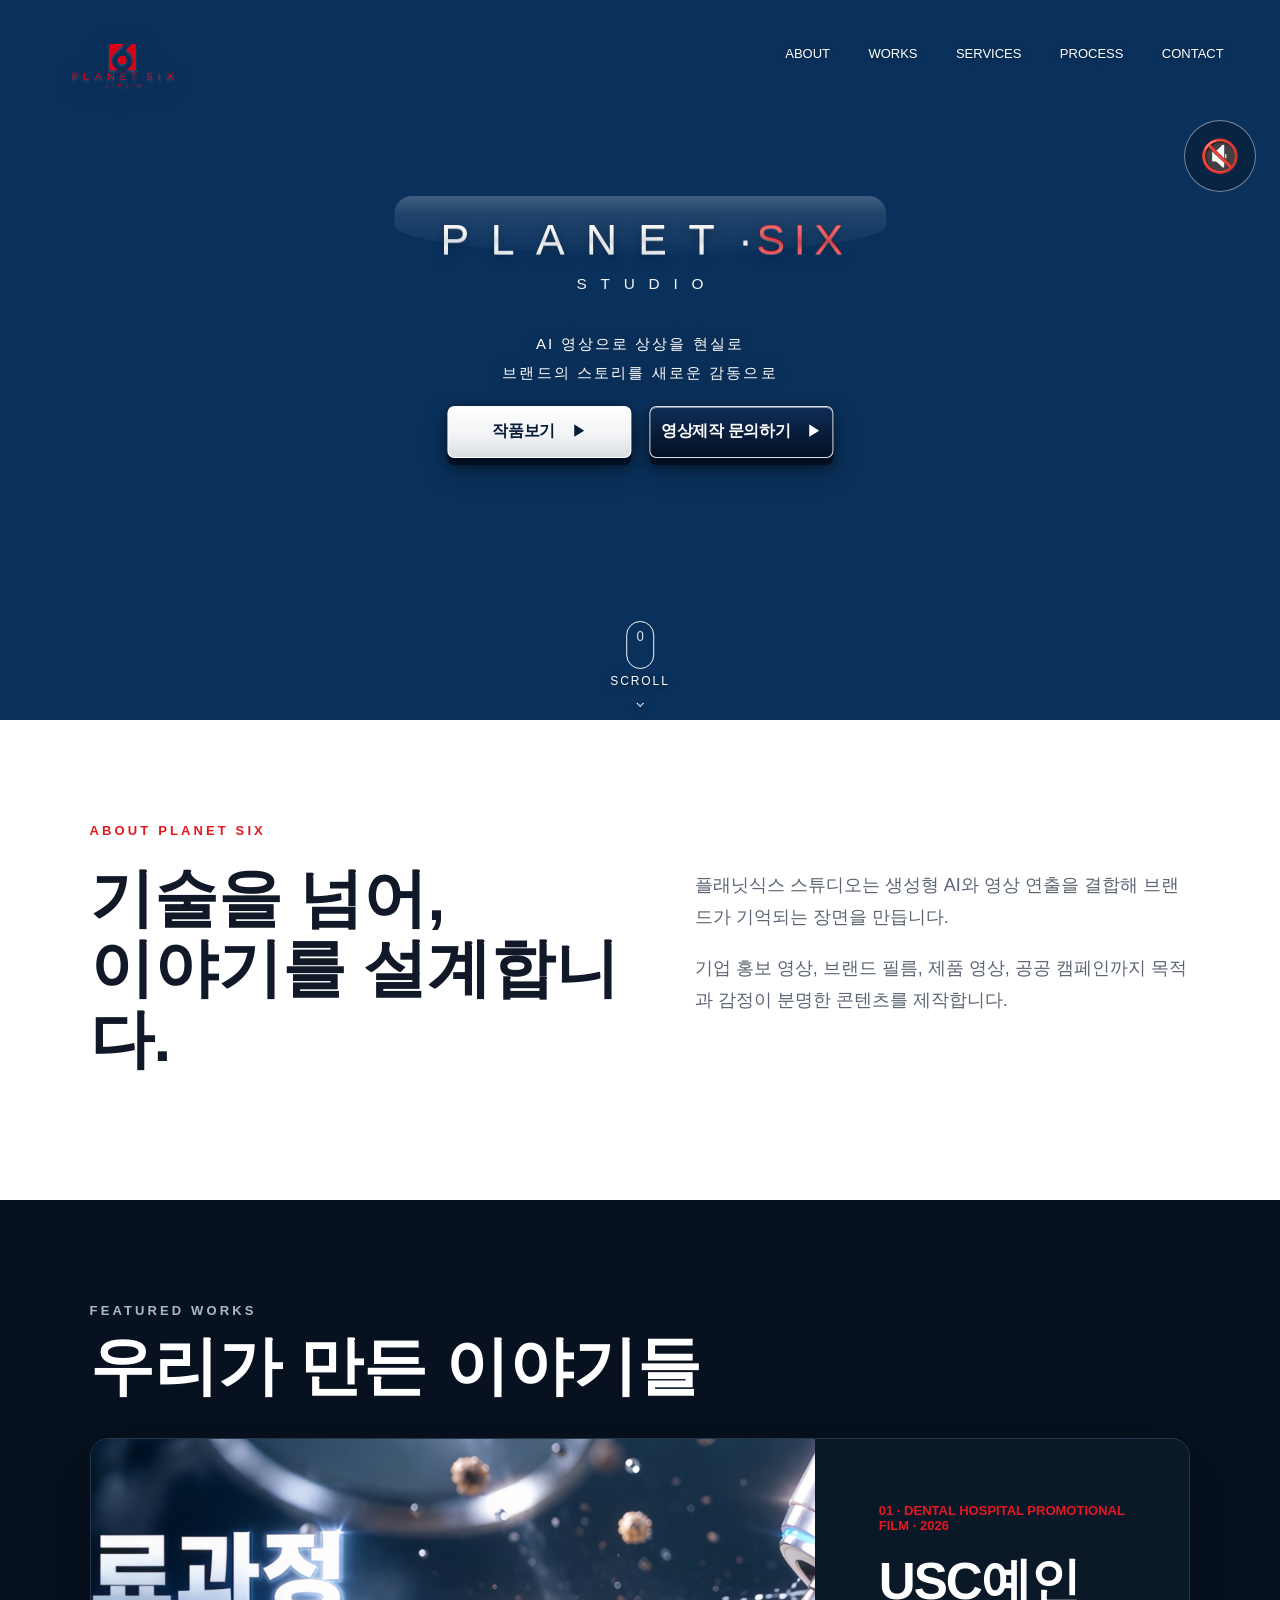
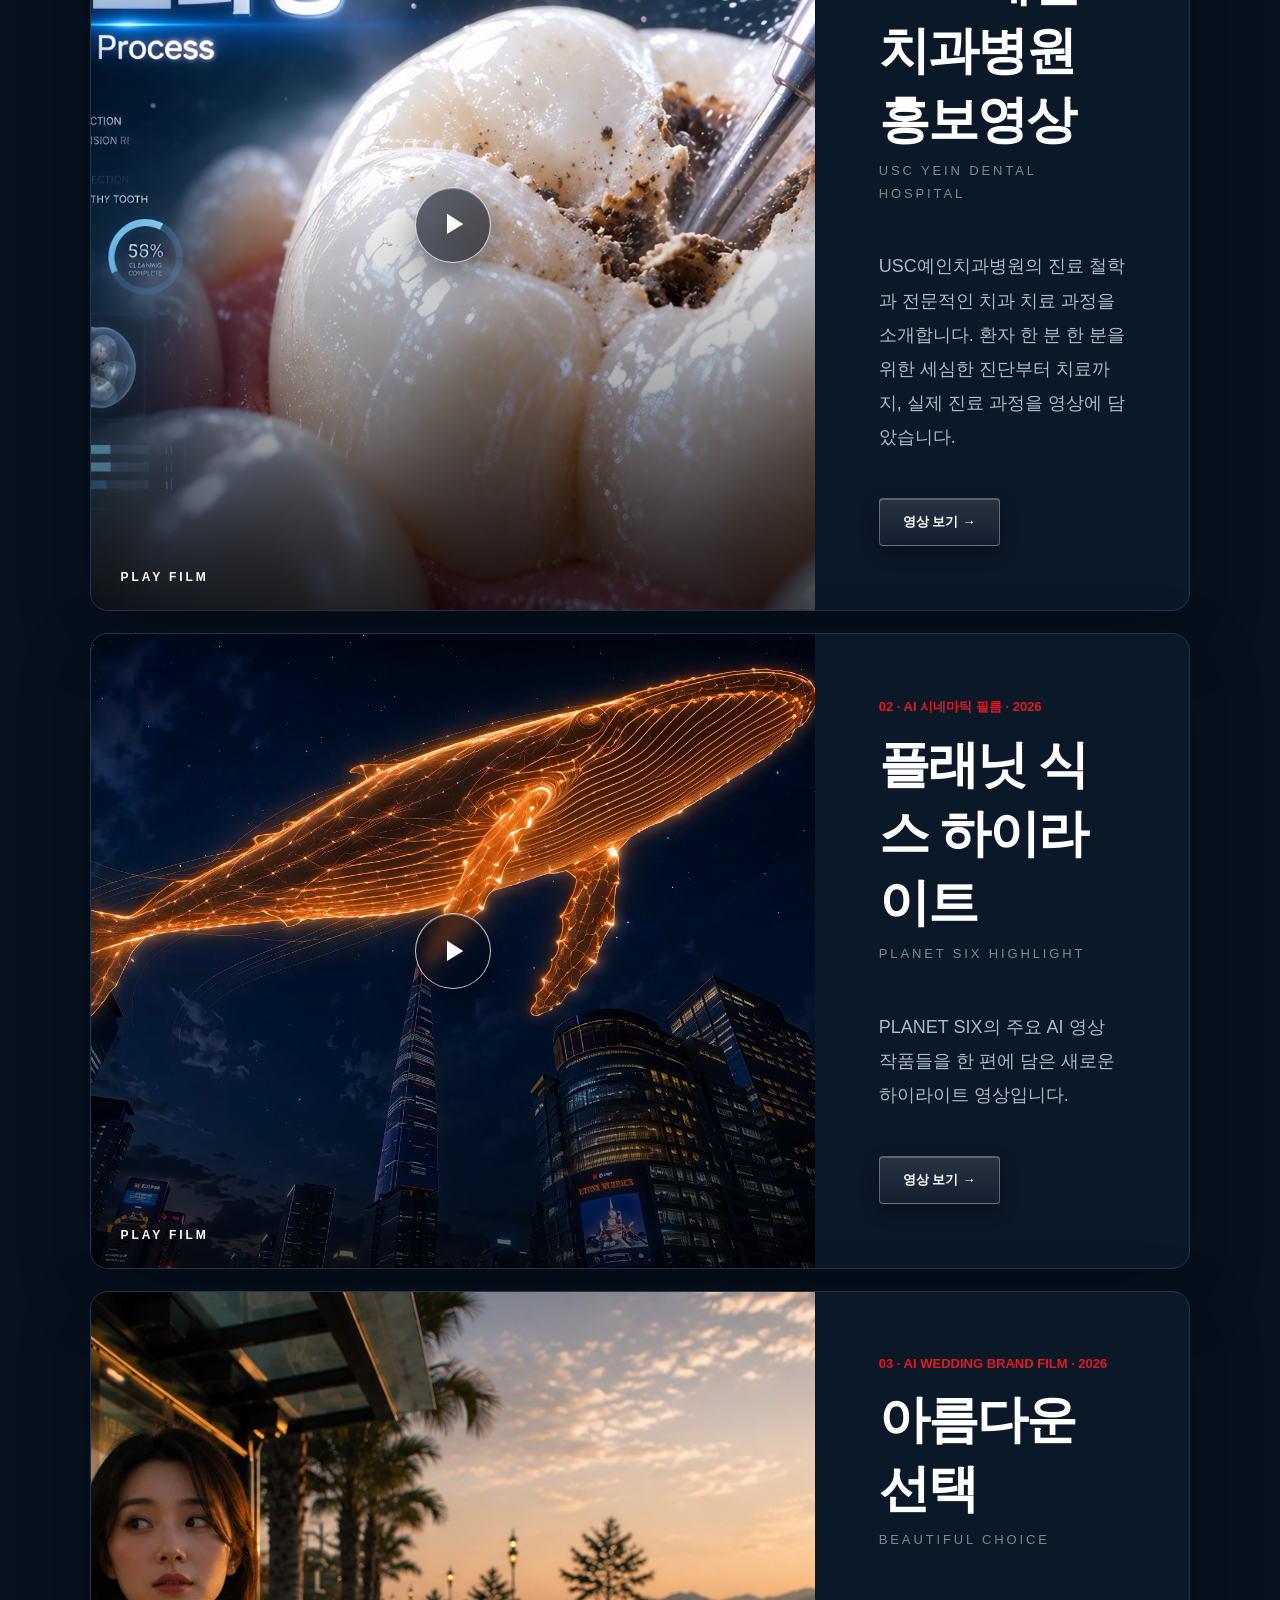
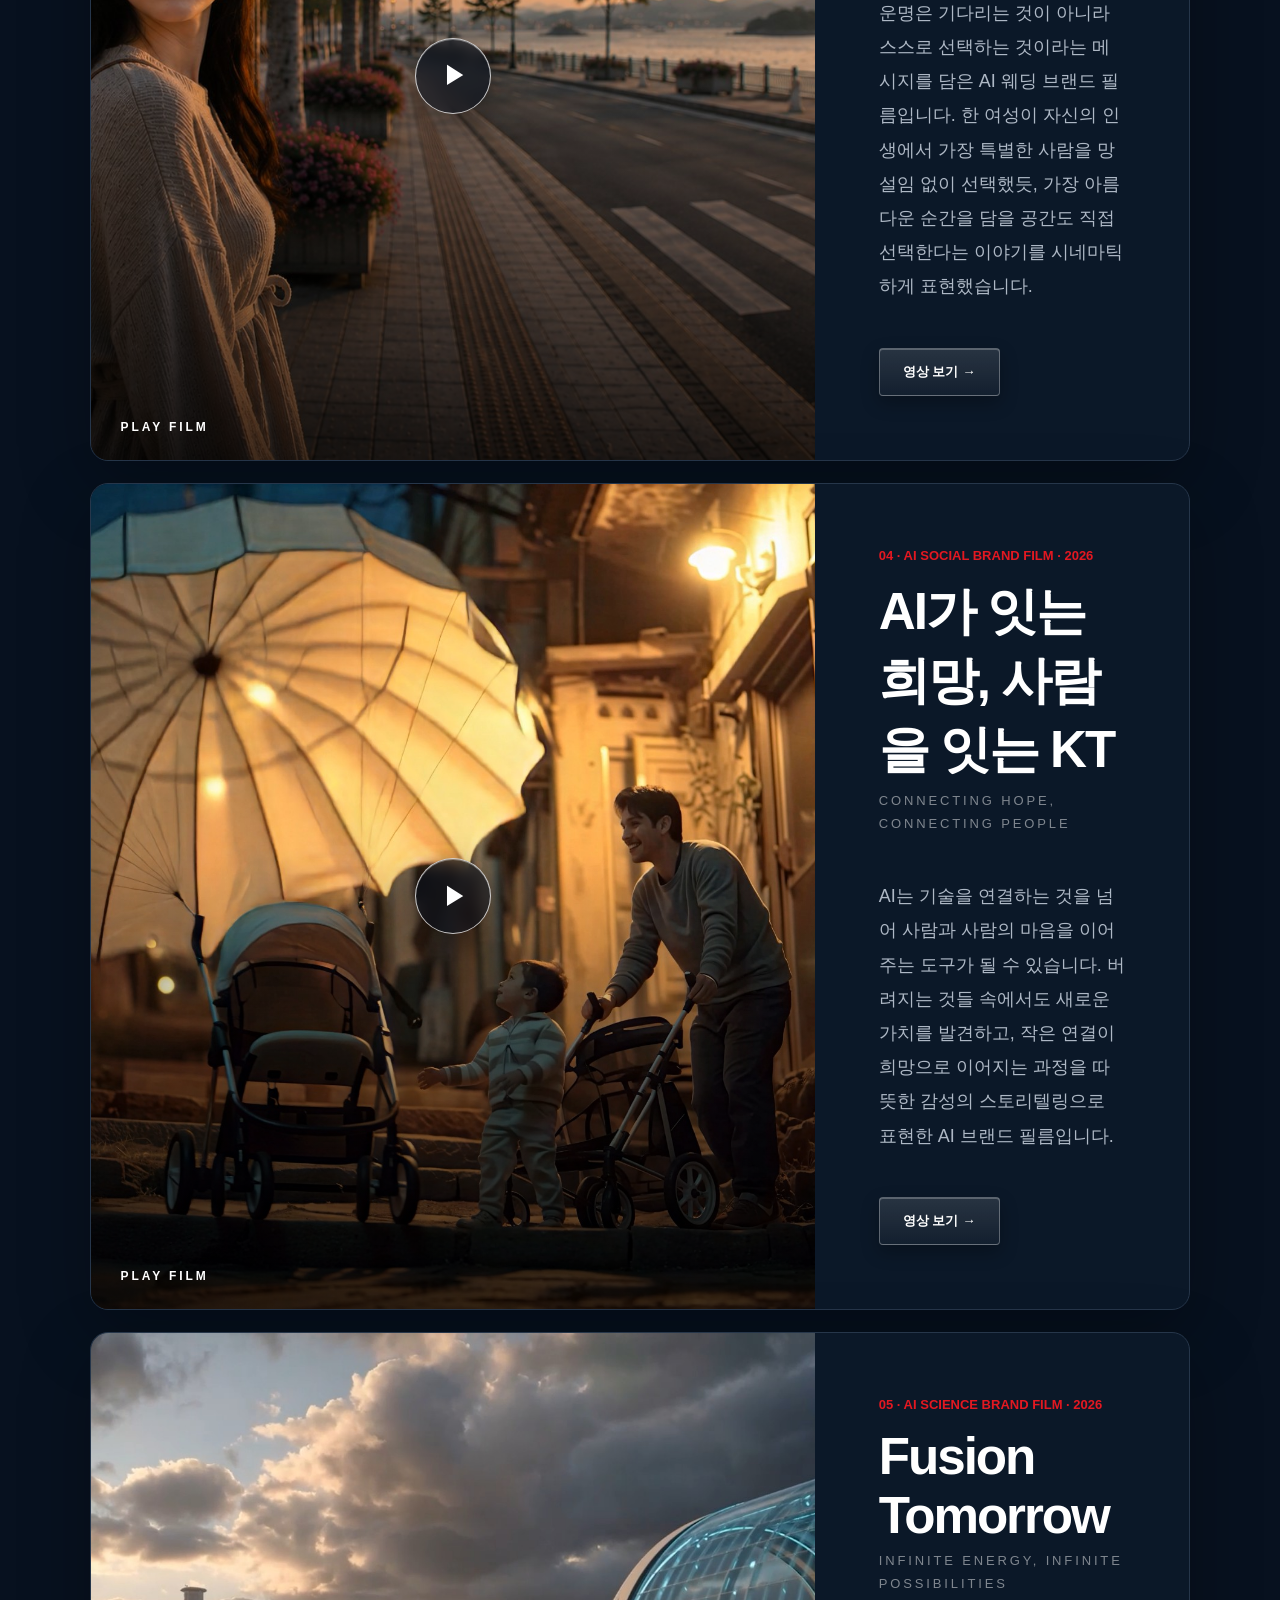
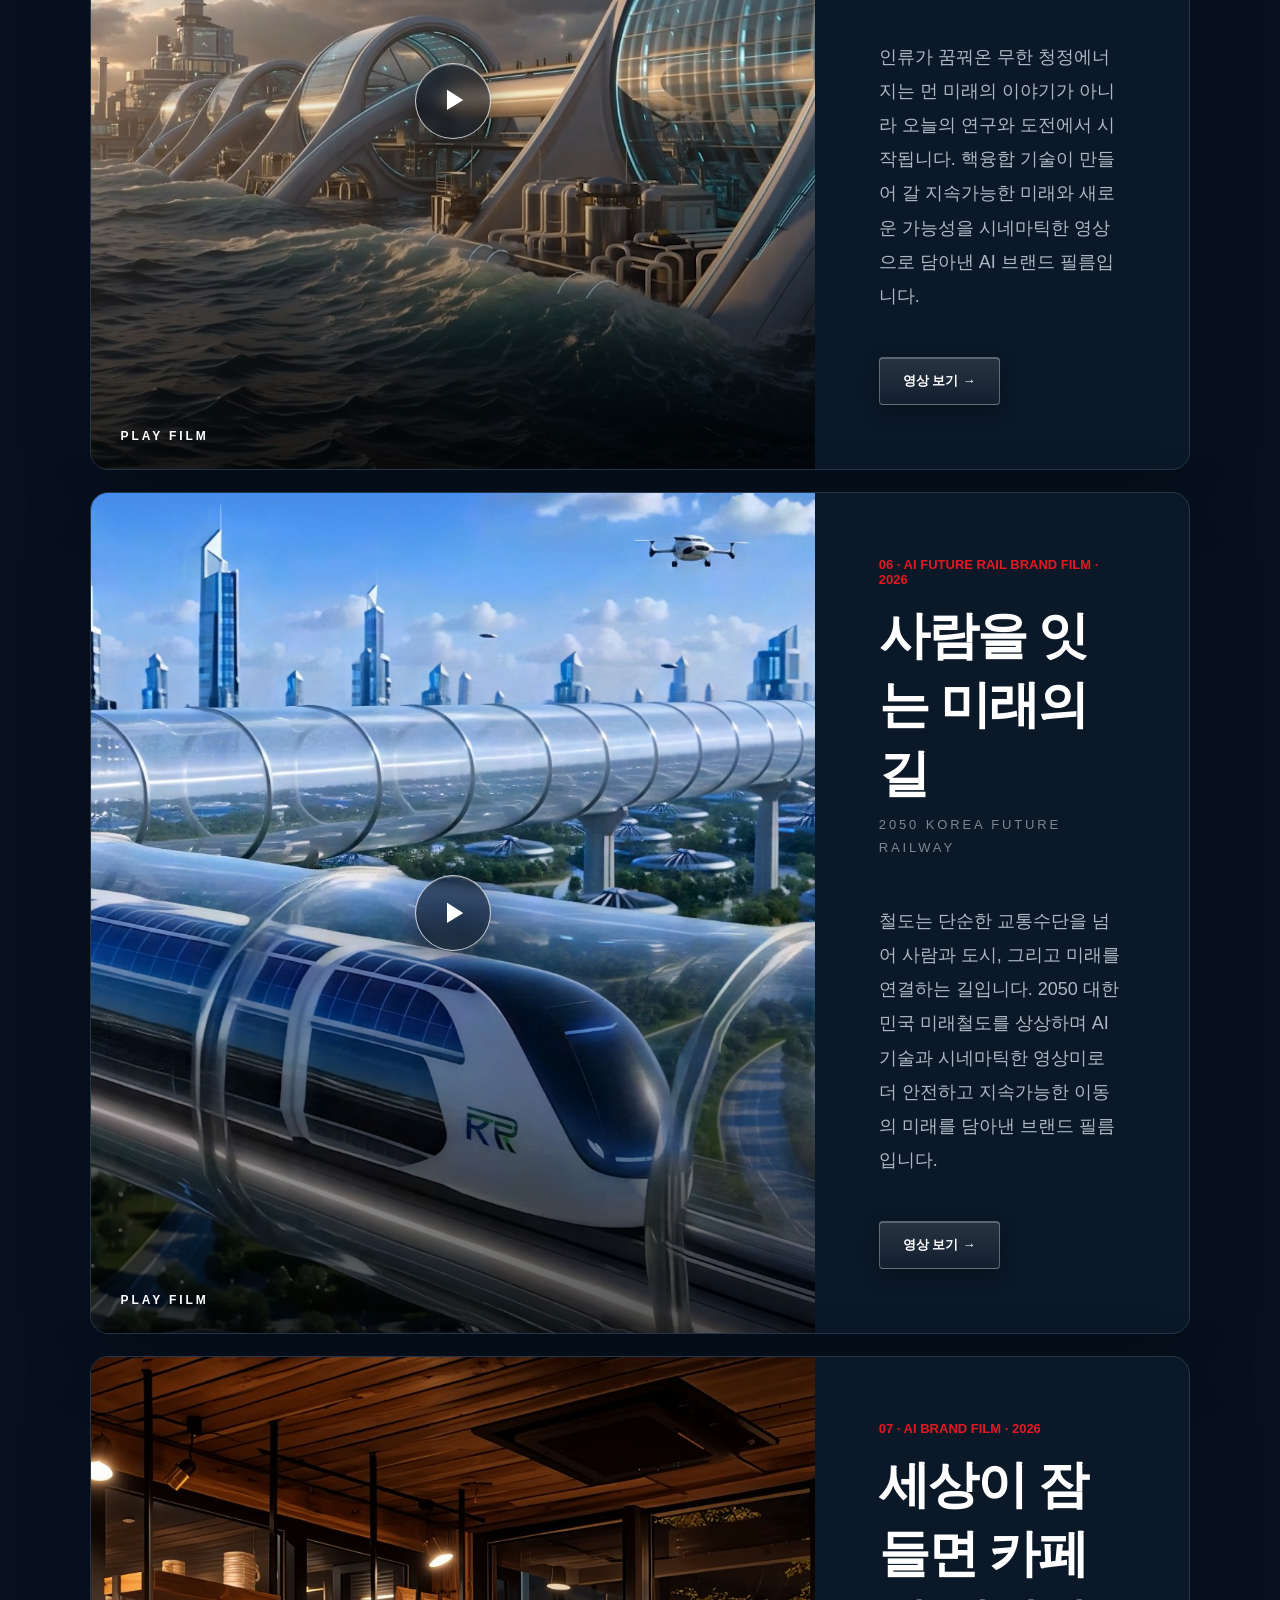
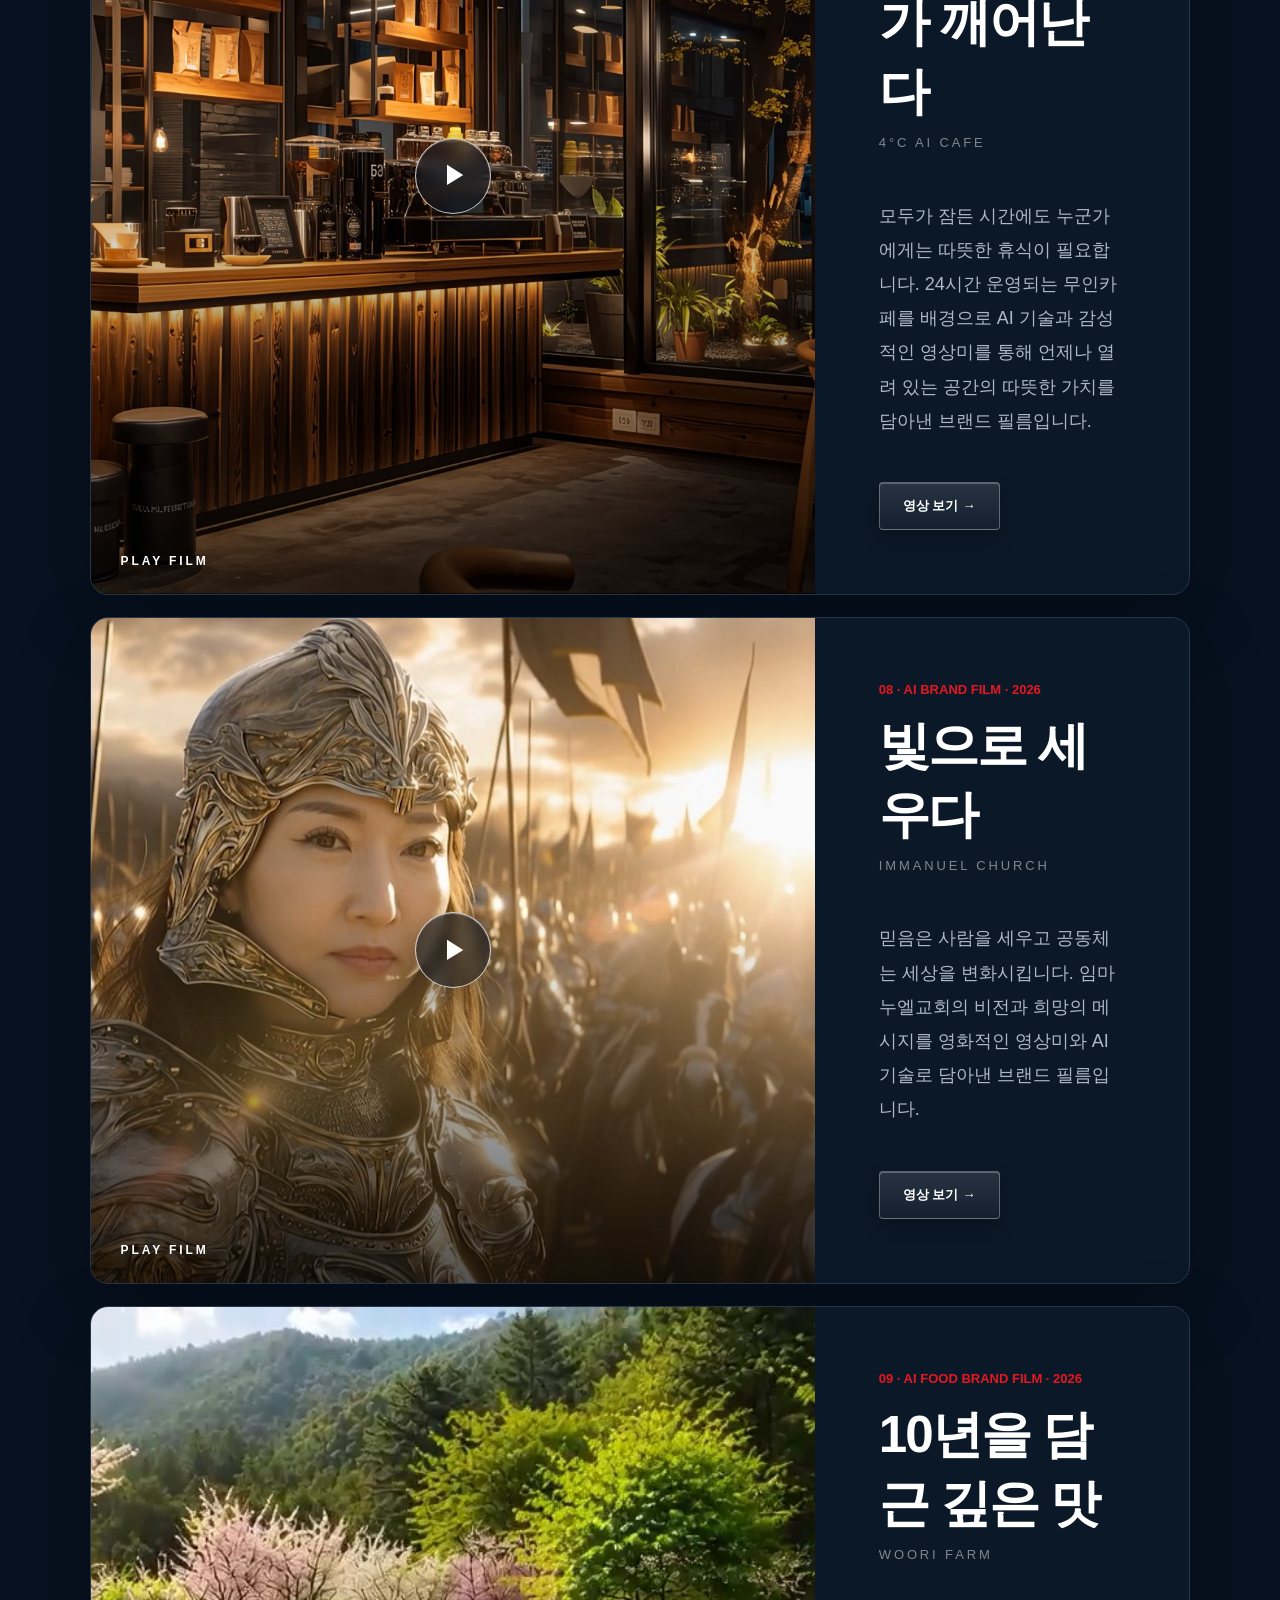
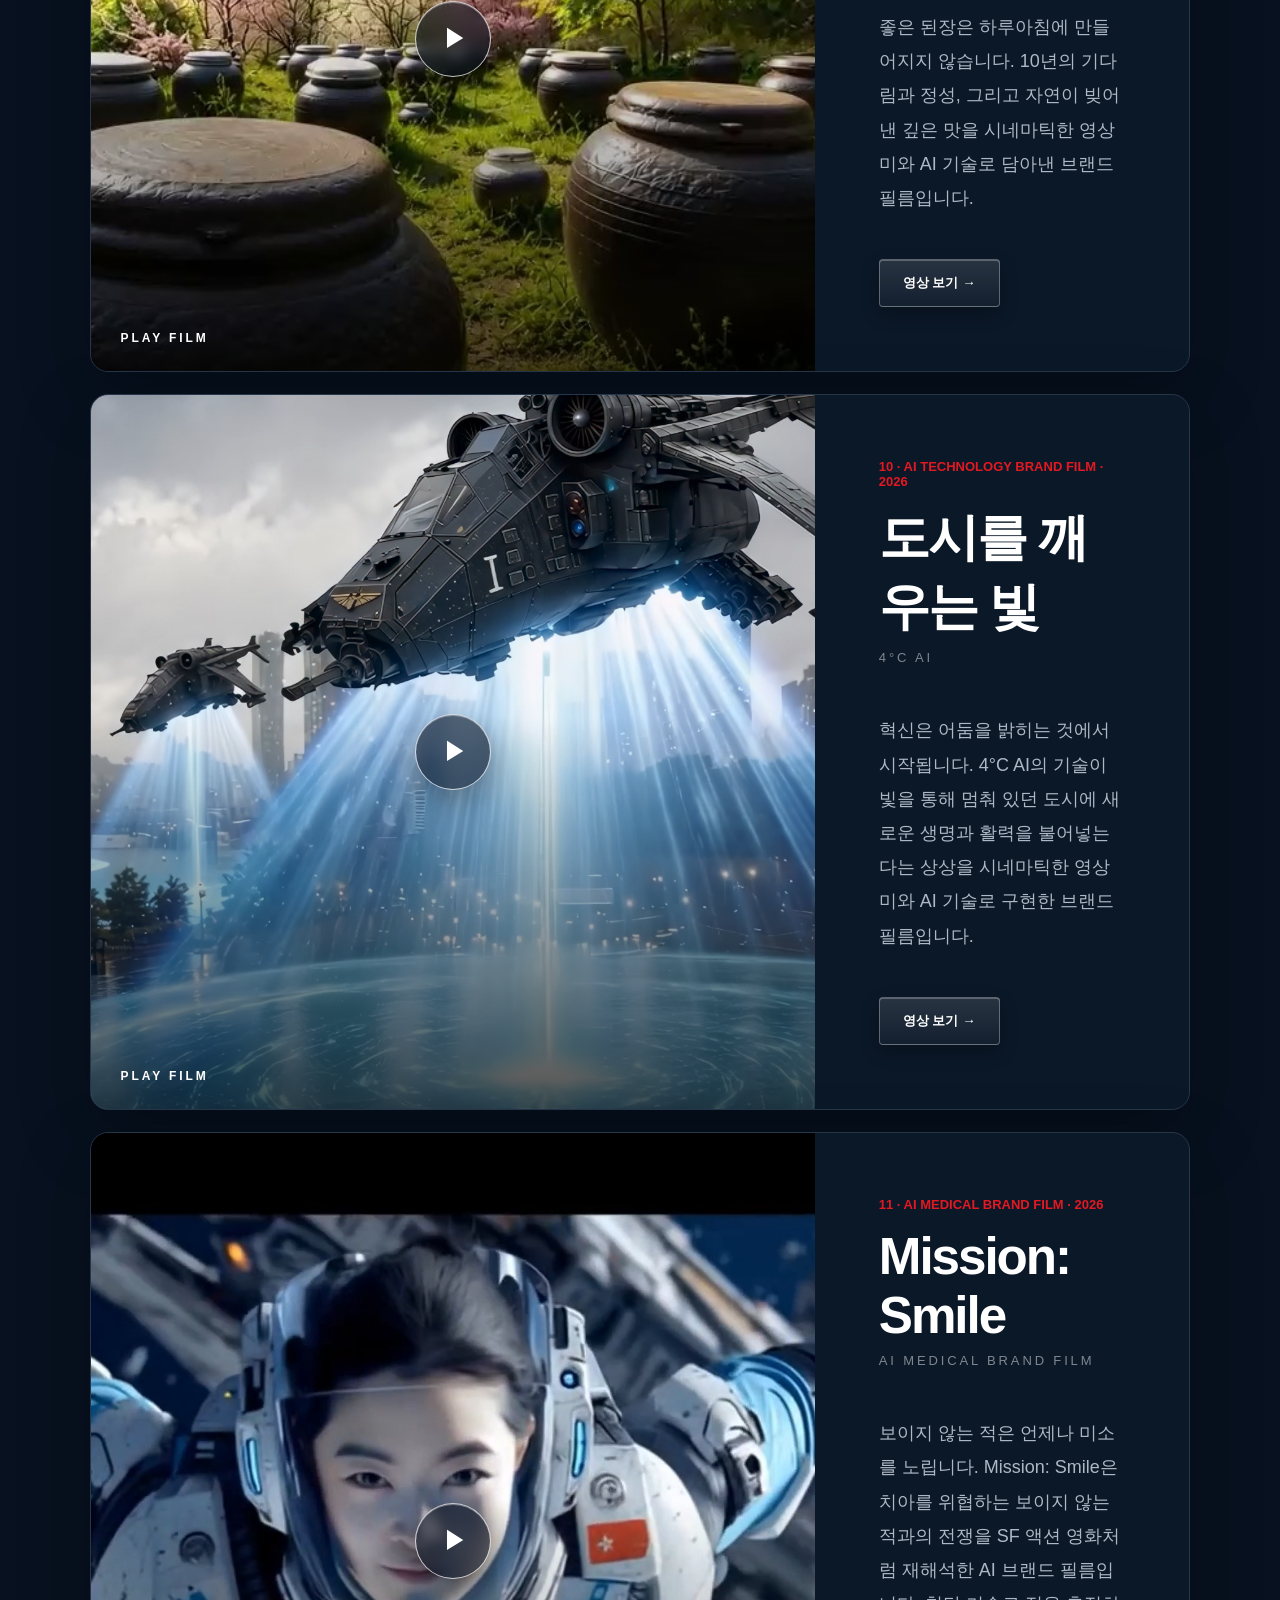
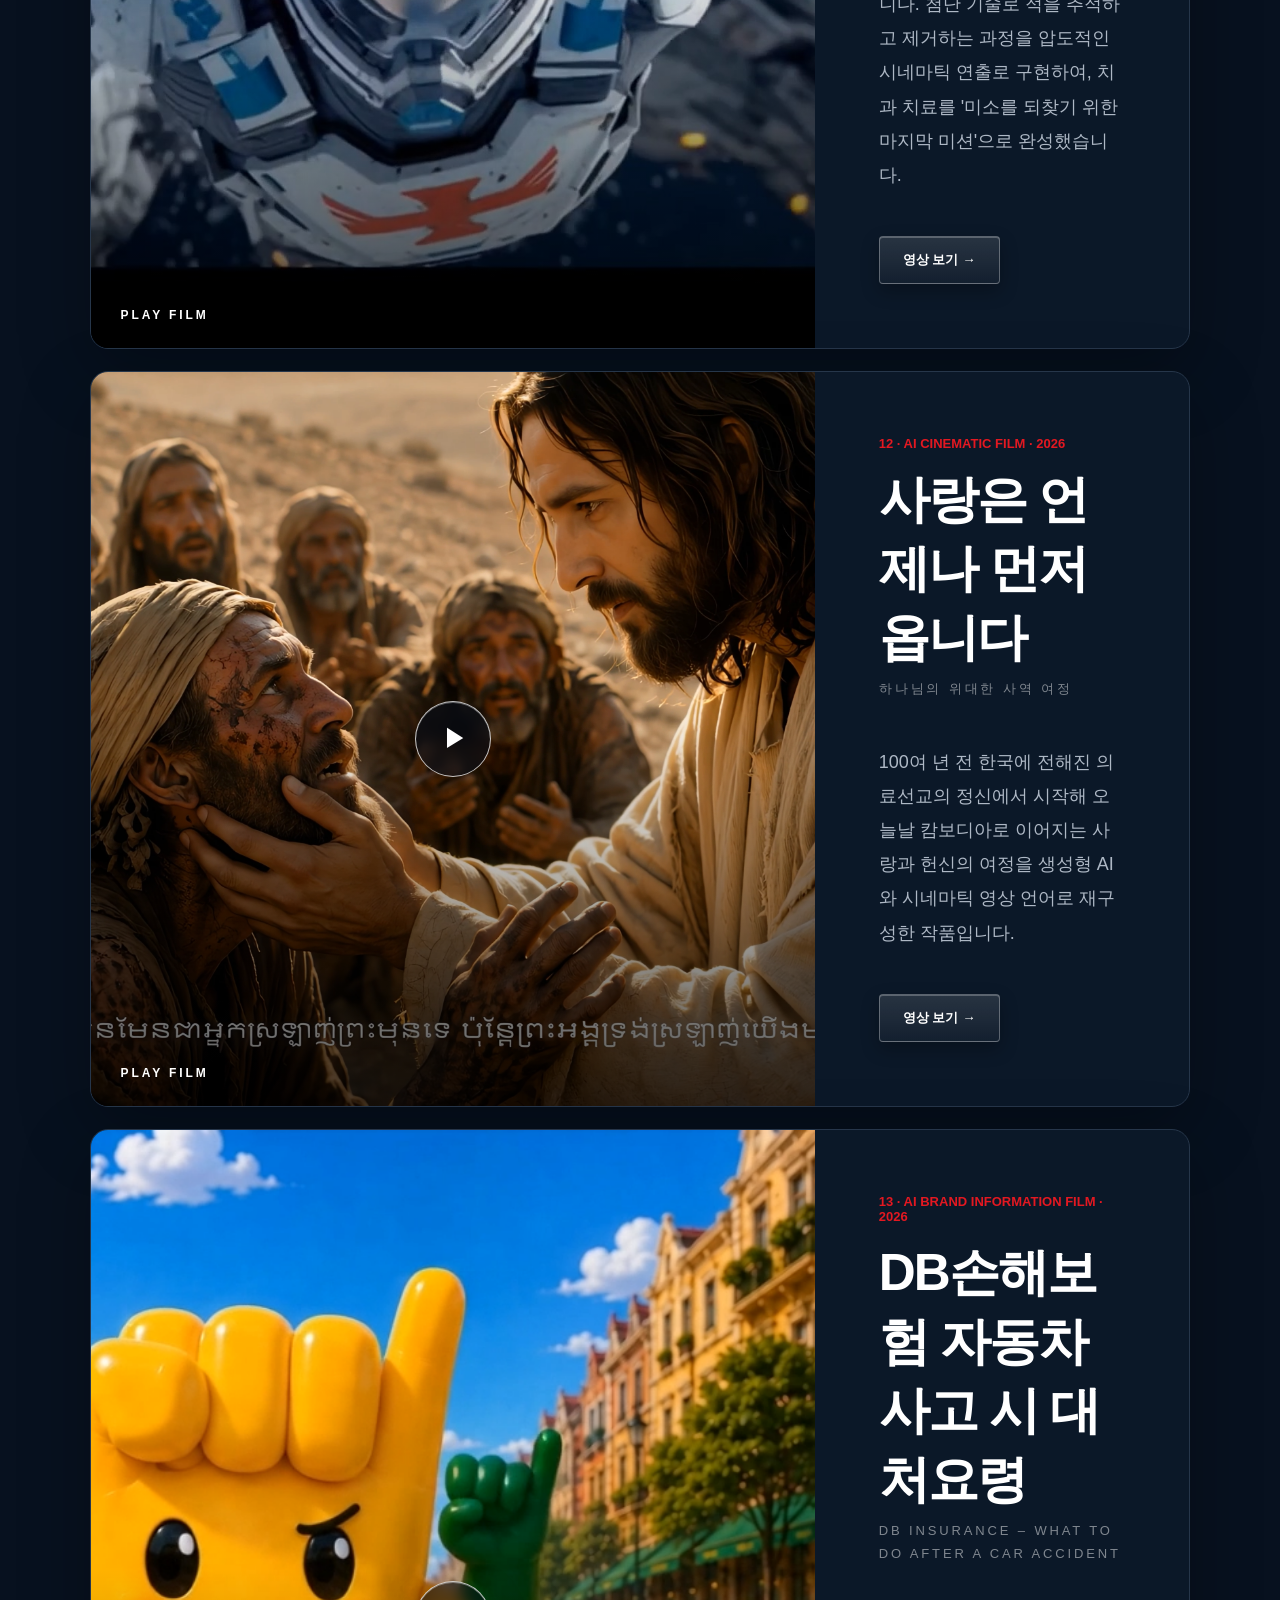
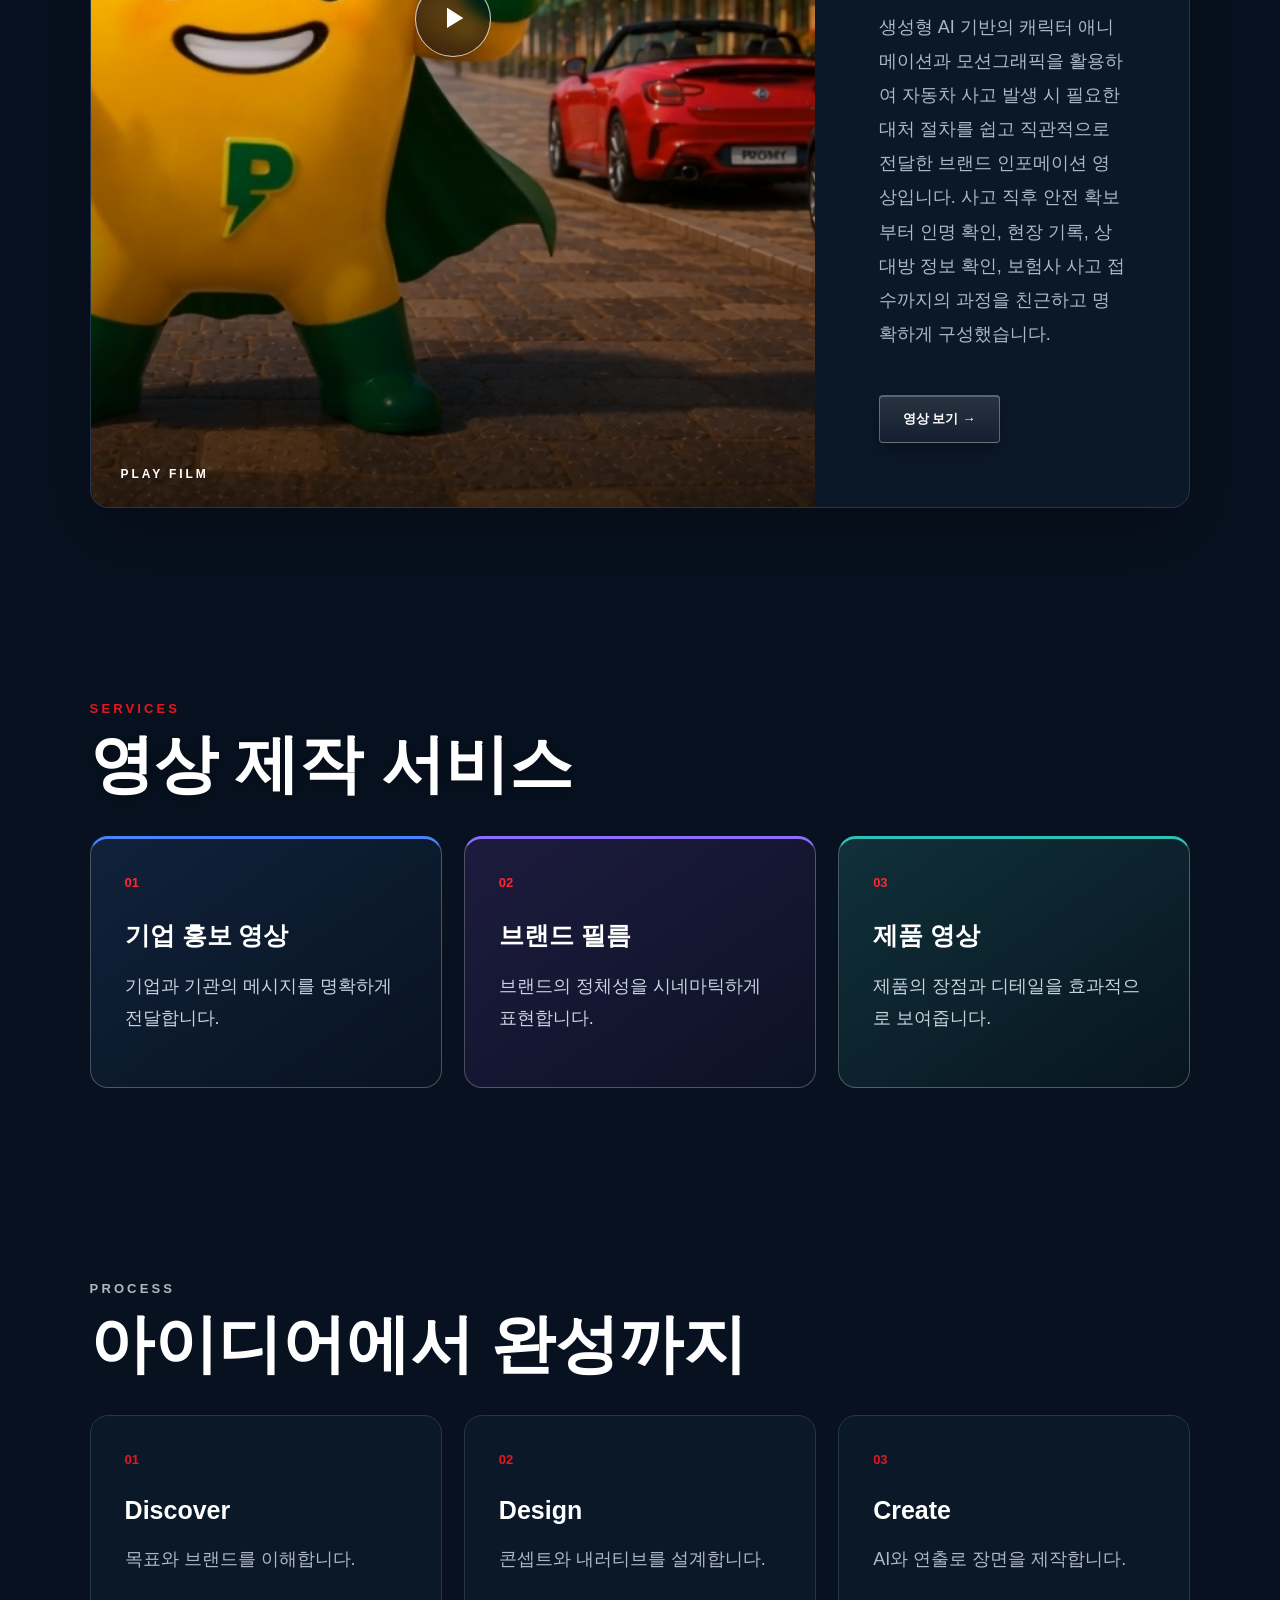
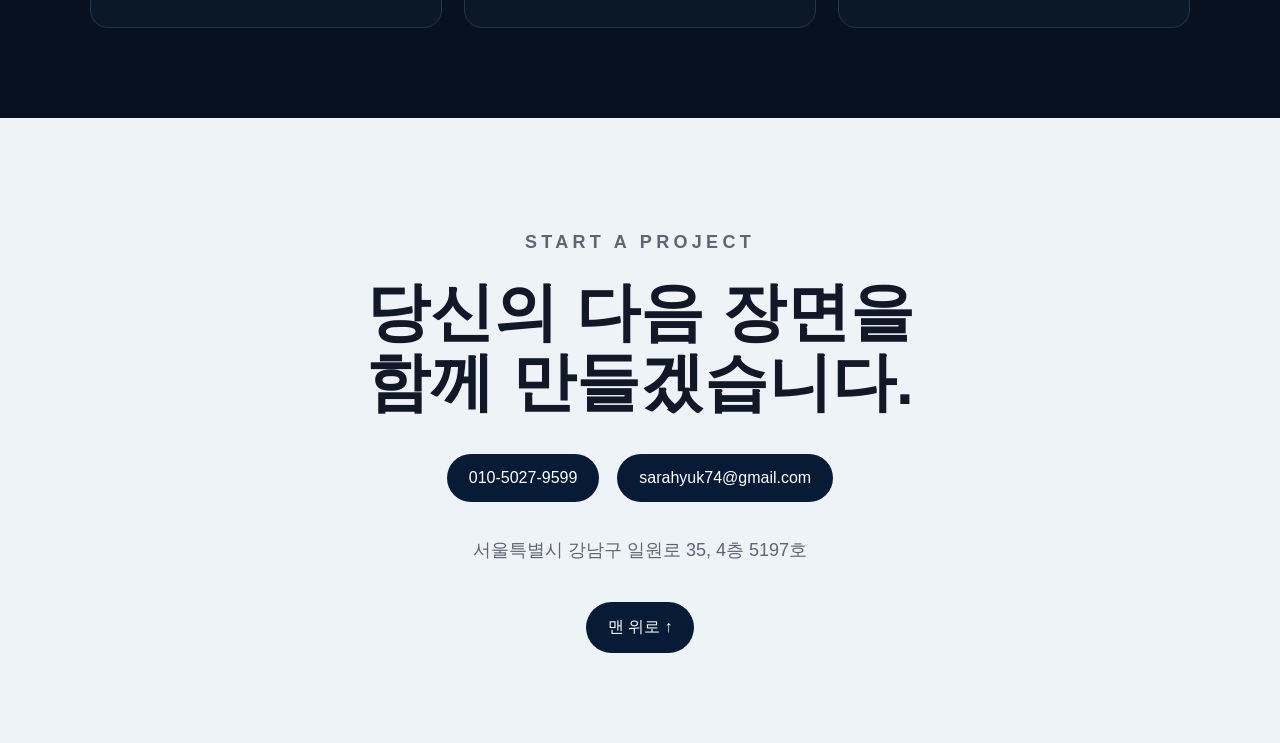
==== index.html @ 52058f2f "Update index.html" ====
<!doctype html>
<html lang="ko">
<head>
  <meta charset="utf-8">
  <meta name="viewport" content="width=device-width,initial-scale=1">
  <title>PLANET SIX STUDIO</title>
<meta property="og:title" content="PLANET SIX STUDIO">
<meta property="og:description" content="AI 영상으로 상상을 현실로">
<meta property="og:image" content="https://planetsix.co.kr/assets/og-image.png">
<meta property="og:url" content="https://planetsix.co.kr/">
<meta property="og:type" content="website">

<link rel="stylesheet" href="styles.css?v=20260926-4">

  <style>
    /* 모바일 메뉴 최종 강제 적용: 외부 CSS 충돌과 무관하게 작동 */
    @media (max-width:760px){
      #heroNav.hero-nav{
        display:none !important;
        position:absolute !important;
        z-index:9998 !important;
        top:72px !important;
        right:18px !important;
        left:auto !important;
        width:min(230px,calc(100% - 36px)) !important;
        padding:10px !important;
        gap:0 !important;
        flex-direction:column !important;
        align-items:stretch !important;
        border:1px solid rgba(255,255,255,.28) !important;
        border-radius:12px !important;
        background:rgba(4,15,30,.96) !important;
        box-shadow:0 18px 38px rgba(0,0,0,.35) !important;
      }
      #heroNav.hero-nav.is-open{
        display:flex !important;
      }
      #heroNav.hero-nav a{
        display:block !important;
        padding:13px 15px !important;
        font-size:14px !important;
        text-align:left !important;
      }
      .menu-toggle{
        display:block !important;
        z-index:9999 !important;
      }
    }
    @media (min-width:761px){
      .menu-toggle{display:none !important;}
      #heroNav.hero-nav{display:flex !important;}
    }
    @media (max-width: 768px) {
  #soundToggle {
    position: absolute !important;
    right: 16px !important;
    top: auto !important;
    bottom: 20px !important;
    width: 44px !important;
    height: 44px !important;
    min-width: 44px !important;
    min-height: 44px !important;
    font-size: 19px !important;
    border-radius: 50% !important;
  }
}
    @media (min-width: 769px) {
  #soundToggle {
    position: fixed !important;
    right: 24px !important;
    left: auto !important;
    top: 120px !important;
    bottom: auto !important;
    width: 72px !important;
    height: 72px !important;
    min-width: 72px !important;
    min-height: 72px !important;
    padding: 0 !important;
    border: 1px solid rgba(255,255,255,.45) !important;
    border-radius: 50% !important;
    background: rgba(10,18,28,.38) !important;
    color: #fff !important;
    font-size: 32px !important;
    display: flex !important;
    align-items: center !important;
    justify-content: center !important;
    z-index: 999999 !important;
    cursor: pointer !important;
    backdrop-filter: blur(12px) !important;
    -webkit-backdrop-filter: blur(12px) !important;
  }
}
    @media (max-width: 430px) {
  .wordmark-main {
    font-size: 23px !important;
    letter-spacing: 0px !important;
    white-space: nowrap !important;
     transform: translateX(8px) !important;
  }
}
  </style>
</head>
<body>
  <main>
    <section class="hero" id="top" aria-label="PLANET SIX STUDIO 메인 화면">
  <video class="hero-bg" id="heroVideo" autoplay muted loop playsinline preload="auto">
  <source src="assets/hero-video-mobile.mp4" type="video/mp4" media="(max-width: 768px)">
  <source src="assets/hero-video.mp4" type="video/mp4">
</video>
    <button class="sound-toggle" id="soundToggle" type="button" aria-label="소리 켜기">🔇</button>

      <a class="brand" href="#top" aria-label="PLANET SIX STUDIO 홈">
        <img src="assets/planet-six-logo.png?v=20260926-1" alt="PLANET SIX STUDIO 로고">
      </a>

      <button class="menu-toggle" type="button" aria-label="메뉴 열기" aria-controls="heroNav" aria-expanded="false">
        <span></span><span></span><span></span>
      </button>

      <nav class="hero-nav" id="heroNav" aria-label="주요 메뉴">
        <a href="#about">ABOUT</a>
        <a href="#works">WORKS</a>
        <a href="#services">SERVICES</a>
        <a href="#process">PROCESS</a>
        <a href="#contact">CONTACT</a>
      </nav>

      <div class="hero-content">
        <div class="hero-panel">
          <div class="wordmark" aria-label="PLANET SIX STUDIO">
            <div class="wordmark-main glossy"><span>PLANET</span><b>·</b><em>SIX</em></div>
            <div class="wordmark-sub">STUDIO</div>
          </div>
        </div>

        <div class="hero-copy-block">
          <p class="hero-copy">AI 영상으로 상상을 현실로</p>
          <p class="hero-copy hero-copy-sub">브랜드의 스토리를 새로운 감동으로</p>
          <div class="hero-actions">
            <a class="button button-light" href="#works">작품보기 <span>▶</span></a> 
           <a class="button button-dark" href="#contact">영상제작 문의하기 <span>▶</span></a>
          </div>
        </div>
      </div>

      <img class="hero-car" src="assets/hero-car-transparent.png?v=20260727-2" alt="미래형 콘셉트 자동차">

      <a class="scroll" href="#about" aria-label="아래로 이동">
        <span class="mouse"></span>
        <span>SCROLL</span>
        <b>⌄</b>
      </a>
    </section>

    <section class="section about-section" id="about">
      <p class="eyebrow">ABOUT PLANET SIX</p>
      <div class="two-col">
        <h2>기술을 넘어,<br>이야기를 설계합니다.</h2>
        <div>
          <p>플래닛식스 스튜디오는 생성형 AI와 영상 연출을 결합해 브랜드가 기억되는 장면을 만듭니다.</p>
          <p>기업 홍보 영상, 브랜드 필름, 제품 영상, 공공 캠페인까지 목적과 감정이 분명한 콘텐츠를 제작합니다.</p>
        </div>
      </div>
    </section>

    <section class="section dark" id="works">
      <p class="eyebrow">FEATURED WORKS</p>
      <h2>우리가 만든 이야기들</h2>
      <div class="works-grid" id="worksGrid"></div>
    </section>

    <section class="section" id="services">
      <p class="eyebrow">SERVICES</p>
      <h2>영상 제작 서비스</h2>
      <div class="cards">
        <article><span>01</span><h3>기업 홍보 영상</h3><p>기업과 기관의 메시지를 명확하게 전달합니다.</p></article>
        <article><span>02</span><h3>브랜드 필름</h3><p>브랜드의 정체성을 시네마틱하게 표현합니다.</p></article>
        <article><span>03</span><h3>제품 영상</h3><p>제품의 장점과 디테일을 효과적으로 보여줍니다.</p></article>
      </div>
    </section>

    <section class="section dark" id="process">
      <p class="eyebrow">PROCESS</p>
      <h2>아이디어에서 완성까지</h2>
      <div class="cards">
        <article><span>01</span><h3>Discover</h3><p>목표와 브랜드를 이해합니다.</p></article>
        <article><span>02</span><h3>Design</h3><p>콘셉트와 내러티브를 설계합니다.</p></article>
        <article><span>03</span><h3>Create</h3><p>AI와 연출로 장면을 제작합니다.</p></article>
      </div>
    </section>

    <section class="section contact" id="contact">
      <p class="eyebrow">START A PROJECT</p>
      <h2>당신의 다음 장면을<br>함께 만들겠습니다.</h2>
      <div class="contact-links">
        <a href="tel:01050279599">010-5027-9599</a>
        <a href="mailto:sarahyuk74@gmail.com">sarahyuk74@gmail.com</a>
      </div>
      <p>서울특별시 강남구 일원로 35, 4층 5197호</p>
      <a class="top-link" href="#top">맨 위로 ↑</a>
    </section>
  </main>
  <script src="works-data.js?v=20260727-9"></script>
  <script src="script.js?v=20260926-2"></script>
  <script>
    const menuToggle = document.querySelector('.menu-toggle');
    const heroNav = document.querySelector('#heroNav');

    function applyMobileMenuState() {
      if (!menuToggle || !heroNav) return;

      if (window.innerWidth <= 760) {
        menuToggle.style.display = 'block';
        heroNav.style.setProperty('display', 'none', 'important');
        heroNav.classList.remove('is-open');
        menuToggle.classList.remove('is-open');
        menuToggle.setAttribute('aria-expanded', 'false');
        menuToggle.setAttribute('aria-label', '메뉴 열기');
      } else {
        menuToggle.style.display = 'none';
        heroNav.style.setProperty('display', 'flex', 'important');
      }
    }

    if (menuToggle && heroNav) {
      applyMobileMenuState();

      menuToggle.addEventListener('click', () => {
        if (window.innerWidth > 760) return;

        const isOpen = !heroNav.classList.contains('is-open');
        heroNav.classList.toggle('is-open', isOpen);
        menuToggle.classList.toggle('is-open', isOpen);
        heroNav.style.setProperty('display', isOpen ? 'flex' : 'none', 'important');
        menuToggle.setAttribute('aria-expanded', String(isOpen));
        menuToggle.setAttribute('aria-label', isOpen ? '메뉴 닫기' : '메뉴 열기');
      });

      heroNav.querySelectorAll('a').forEach((link) => {
        link.addEventListener('click', () => {
          if (window.innerWidth <= 760) {
            heroNav.classList.remove('is-open');
            menuToggle.classList.remove('is-open');
            heroNav.style.setProperty('display', 'none', 'important');
            menuToggle.setAttribute('aria-expanded', 'false');
            menuToggle.setAttribute('aria-label', '메뉴 열기');
          }
        });
      });

      window.addEventListener('resize', applyMobileMenuState);
      const heroVideo = document.getElementById('heroVideo');
const soundToggle = document.getElementById('soundToggle');

if (heroVideo && soundToggle) {
  soundToggle.addEventListener('click', function () {
    heroVideo.muted = !heroVideo.muted;

    if (heroVideo.muted) {
   soundToggle.textContent = '🔇';
    } else {
soundToggle.textContent = '🔊';
    }
  });
}
    }
  </script>
</body>
</html>
---- styles.css ----
:root{--navy:#071a36;--ink:#111827;--line:#dce3eb;--red:#e31821}
*{box-sizing:border-box}
html{scroll-behavior:smooth}
body{margin:0;font-family:Arial,"Noto Sans KR",sans-serif;color:var(--ink);background:#07111f}
a{color:inherit}
.hero{position:relative;width:100%;height:min(74vh,760px);min-height:610px;overflow:hidden;background:#0a315c;isolation:isolate}
.hero-bg{position:absolute;inset:0;width:100%;height:100%;object-fit:cover;object-position:center 54%;z-index:-3}
.hero-shade{position:absolute;inset:0;z-index:-2;background:linear-gradient(180deg,rgba(2,18,37,.05) 0%,rgba(2,13,27,.03) 50%,rgba(2,10,22,.25) 100%)}
.brand{position:absolute;left:clamp(24px,4.2vw,82px);top:clamp(20px,3.1vw,48px);width:clamp(132px,10.5vw,205px);z-index:5;display:block}
.brand img{display:block;width:100%;height:auto;filter:drop-shadow(0 2px 5px rgba(0,0,0,.2))}
.hero-nav{position:absolute;right:clamp(28px,4.4vw,86px);top:clamp(31px,3.6vw,58px);z-index:5;display:flex;gap:clamp(22px,3vw,58px);align-items:center}
.hero-nav a{color:#fff;text-decoration:none;font-size:clamp(13px,1vw,18px);font-weight:400;text-shadow:0 1px 5px rgba(0,0,0,.35)}
.hero-panel{position:absolute;z-index:3;left:50%;top:27%;transform:translateX(-50%);width:min(50vw,760px);min-width:650px;padding:34px 46px 31px;border:1px solid rgba(255,255,255,.24);border-radius:24px;text-align:center;color:#fff;background:linear-gradient(145deg,rgba(8,12,18,.92),rgba(8,12,18,.80));box-shadow:0 24px 60px rgba(0,0,0,.30);backdrop-filter:blur(6px)}
.wordmark-main{display:flex;justify-content:center;align-items:center;gap:.12em;font-size:clamp(42px,4vw,65px);font-weight:300;letter-spacing:.24em;white-space:nowrap;line-height:1}
.wordmark-main b{font-weight:300;letter-spacing:0;margin-left:-.04em}
.wordmark-main em{font-style:normal;font-weight:300;color:#ef252c;letter-spacing:.20em}
.wordmark-sub{margin-top:18px;font-size:clamp(16px,1.5vw,24px);letter-spacing:1.05em;padding-left:1.05em;color:rgba(255,255,255,.95)}
.hero-copy{margin:30px 0 0;font-size:clamp(17px,1.35vw,23px);letter-spacing:.14em;line-height:1.45}
.hero-copy-sub{margin-top:10px}
.hero-actions{display:flex;justify-content:center;gap:24px;margin-top:27px}
.button{display:flex;align-items:center;justify-content:center;gap:24px;width:210px;height:58px;border-radius:4px;text-decoration:none;font-size:18px;font-weight:700;letter-spacing:-.02em;transition:transform .2s ease,box-shadow .2s ease}
.button:hover{transform:translateY(-2px)}
.button-dark{background:#071a36;color:#fff;border:1px solid rgba(255,255,255,.85);box-shadow:inset 0 0 0 1px rgba(255,255,255,.06)}
.button-light{background:#fff;color:#071a36;border:1px solid rgba(255,255,255,.9);box-shadow:0 5px 18px rgba(0,0,0,.18)}
.button span{font-size:14px}
.hero-car{position:absolute;z-index:2;right:-1.5vw;bottom:-7.5%;width:min(45vw,720px);height:auto;filter:drop-shadow(0 22px 24px rgba(0,0,0,.35));pointer-events:none}.hero-car{display:none !important;}
.scroll{position:absolute;z-index:4;left:50%;bottom:16px;transform:translateX(-50%);display:flex;flex-direction:column;align-items:center;gap:5px;color:#fff;text-decoration:none;font-size:12px;letter-spacing:.16em;text-shadow:0 1px 5px rgba(0,0,0,.5)}
.mouse{width:28px;height:48px;border:1px solid rgba(255,255,255,.95);border-radius:18px;position:relative}
.mouse:after{content:"";position:absolute;left:50%;top:9px;transform:translateX(-50%);width:4px;height:8px;border:1px solid #fff;border-radius:4px}
.scroll b{font-size:22px;font-weight:300;line-height:.6}
.section{padding:90px clamp(24px,7vw,120px)}
.about-section{background:#fff}
.section h2{font-size:clamp(34px,5vw,70px);line-height:1.1;margin:12px 0 36px}
.eyebrow{font-size:13px;letter-spacing:.24em;font-weight:700;color:var(--red)}
.two-col{display:grid;grid-template-columns:1.1fr 1fr;gap:60px}
.two-col p,.cards p,.contact p,.work-card p{font-size:18px;line-height:1.8;color:#5c6674}
.dark{background:#07111f;color:#fff}.dark p{color:#aeb8c5}
.cards,.works-grid{display:grid;grid-template-columns:repeat(3,1fr);gap:22px}
.cards article,.work-card{padding:34px;border:1px solid #dce3eb;border-radius:18px;min-height:210px}
.dark .cards article,.dark .work-card{border-color:#26364a;background:#0b1828}
.cards span,.work-card .work-no{font-size:13px;color:var(--red);font-weight:700}
.cards h3,.work-card h3{font-size:25px;margin:28px 0 10px}
.work-card{display:flex;flex-direction:column;overflow:hidden;padding:0}.work-thumb{width:100%;aspect-ratio:16/9;object-fit:cover;background:#12243a;display:block}.work-body{padding:24px}.work-link{display:inline-block;margin-top:10px;color:#fff;text-decoration:none;border-bottom:1px solid rgba(255,255,255,.5)}.work-placeholder{display:grid;place-items:center;color:#8796aa;font-size:14px}
.contact{background:#eef3f8;text-align:center}.contact-links{display:flex;justify-content:center;gap:18px;flex-wrap:wrap;margin:32px 0}.contact-links a,.top-link{display:inline-block;padding:15px 22px;border-radius:999px;text-decoration:none;color:#fff;background:var(--navy)}.top-link{margin-top:18px}
@media(max-width:1050px){
  .hero{height:680px;min-height:680px}
  .hero-panel{top:29%;width:66vw;min-width:0;padding:30px 30px 28px}
  .hero-car{width:55vw;right:-7vw;bottom:-4%}
  .hero-nav{gap:24px}
}
@media(max-width:760px){
  .hero{height:720px;min-height:720px}
  .brand{width:128px;left:20px;top:20px}
  .hero-nav{right:18px;top:26px;gap:14px}.hero-nav a{font-size:11px}.hero-nav a:nth-child(3),.hero-nav a:nth-child(4){display:none}
  .hero-panel{top:21%;width:calc(100% - 32px);padding:28px 18px 26px;border-radius:18px}
  .wordmark-main{font-size:34px;letter-spacing:.11em}.wordmark-main em{letter-spacing:.10em}.wordmark-sub{font-size:15px;letter-spacing:.72em;padding-left:.72em;margin-top:14px}
  .hero-copy{font-size:16px;letter-spacing:.06em;margin-top:25px}.hero-copy-sub{margin-top:8px}
  .hero-actions{gap:10px;margin-top:22px}.button{width:50%;height:52px;font-size:15px;gap:10px}
  .hero-car{width:88vw;right:-18vw;bottom:1%}
  .scroll{bottom:10px}
  .two-col,.cards,.works-grid{grid-template-columns:1fr}.section{padding:68px 22px}.section h2{font-size:38px}
}
/* FINAL HERO: 자동차 없는 배경 + 투명 자동차 + HTML 글자/버튼 */
.hero{
  position:relative;
  width:100%;
  aspect-ratio:16/9;
  height:auto;
  min-height:620px;
  max-height:900px;
  overflow:hidden;
  background:#0a315c;
  isolation:isolate;
}
.hero-bg{
  position:absolute;
  inset:0;
  width:100%;
  height:100%;
  object-fit:cover;
  object-position:center 40%;
  z-index:-3;
}
.hero-shade{
  position:absolute;
  inset:0;
  z-index:-2;
  background:linear-gradient(180deg,rgba(2,18,37,0) 0%,rgba(2,13,27,.02) 52%,rgba(2,10,22,.16) 100%);
}
.hero-panel{
  position:absolute;
  z-index:3;
  left:50%;
  top:27%;
  transform:translateX(-50%);
  width:min(46vw,660px);
  padding:25px 34px 24px;
  border:1px solid rgba(255,255,255,.25);
  border-radius:20px;
  text-align:center;
  color:#fff;
  background:linear-gradient(145deg,rgba(8,12,18,.90),rgba(8,12,18,.78));
  box-shadow:0 20px 48px rgba(0,0,0,.28);
  backdrop-filter:blur(5px);
}
.wordmark-main{font-size:clamp(36px,3.35vw,55px);letter-spacing:.50em;position:relative;left:6px}
.wordmark-sub{margin-top:14px;font-size:clamp(14px,1.2vw,20px);letter-spacing:.9em;padding-left:.9em}
.hero-copy{margin-top:22px;font-size:clamp(15px,1.15vw,19px)}
.hero-copy-sub{margin-top:7px}
.hero-actions{gap:18px;margin-top:20px}
.button{width:184px;height:52px;font-size:16px;gap:17px}
.hero-car{
  position:absolute;
  z-index:2;
  right:2.2vw;
  bottom:0;
  width:min(43vw,690px);
  max-height:48%;
  object-fit:contain;
  object-position:right bottom;
  filter:drop-shadow(0 19px 20px rgba(0,0,0,.35));
  pointer-events:none;
}
.scroll{bottom:14px}
@media(max-width:1050px){
  .hero{aspect-ratio:auto;height:700px;min-height:700px}
  .hero-panel{top:27%;width:62vw;padding:25px 28px 24px}
  .hero-car{width:53vw;right:-1vw;bottom:0;max-height:44%}
}
@media(max-width:760px){
  .hero{height:500px;min-height:500px}
  .hero-bg{object-position:center center}
  .hero-panel{top:20%;width:calc(100% - 30px);padding:24px 16px 22px}
  .hero-car{width:86vw;right:-12vw;bottom:1%;max-height:39%}
}

/* 2026-07-27 HERO 수정: 검은 박스는 PLANET SIX / STUDIO까지만 */
.hero-content{
  position:absolute;
  z-index:3;
  left:50%;
  top:27%;
  transform:translateX(-50%);
  width:min(44vw,680px);
  text-align:center;
  color:#fff;
}
.hero-content .hero-panel{
  position:relative;
  left:auto;
  top:auto;
  transform:none;
  width:100%;
  min-width:0;
  padding:24px 34px 22px;
  border-radius:20px;
}
.hero-copy-block{
  margin-top:18px;
  text-align:center;
  filter:drop-shadow(0 2px 7px rgba(0,0,0,.45));
}
.hero-copy-block .hero-copy{margin-top:0}
.hero-copy-block .hero-copy-sub{margin-top:7px}
.hero-copy-block .hero-actions{margin-top:22px}

/* PLANET SIX 하이그로시 광택 효과 */
.wordmark-main.glossy span,
.wordmark-main.glossy b{
  background:linear-gradient(180deg,#fff 0%,#fff 35%,#c8d2dc 53%,#fff 70%,#9ba7b2 100%);
  -webkit-background-clip:text;
  background-clip:text;
  color:transparent;
  text-shadow:0 1px 0 rgba(255,255,255,.55),0 4px 10px rgba(0,0,0,.35);
}
.wordmark-main.glossy em{
  background:linear-gradient(180deg,#ff5a62 0%,#ef252c 42%,#a80007 56%,#ff3039 76%,#b8060d 100%);
  -webkit-background-clip:text;
  background-clip:text;
  color:transparent;
  text-shadow:0 1px 0 rgba(255,160,165,.45),0 4px 10px rgba(0,0,0,.35);
}

/* 입체 버튼 */
.button{
  border-radius:7px;
  box-shadow:0 7px 0 rgba(2,10,24,.68),0 13px 24px rgba(0,0,0,.25),inset 0 1px 0 rgba(255,255,255,.45);
  transform:translateY(0);
}
.button:hover{transform:translateY(-2px);box-shadow:0 9px 0 rgba(2,10,24,.68),0 16px 28px rgba(0,0,0,.3),inset 0 1px 0 rgba(255,255,255,.5)}
.button:active{transform:translateY(5px);box-shadow:0 2px 0 rgba(2,10,24,.72),0 7px 14px rgba(0,0,0,.22),inset 0 1px 0 rgba(255,255,255,.35)}
.button-dark{background:linear-gradient(180deg,#102d56 0%,#071a36 62%,#041126 100%)}
.button-light{background:linear-gradient(180deg,#fff 0%,#f3f4f6 56%,#d9dde3 100%)}

@media(max-width:1050px){
  .hero-content{top:27%;width:62vw}
}
@media(max-width:760px){
  .hero-content{top:20%;width:calc(100% - 30px)}
  .hero-content .hero-panel{padding:23px 16px 21px}
  .hero-copy-block{margin-top:15px}
}


/* 2026-07-27 최종 보정: 왼쪽 로고 투명 배경 + 중앙 패널 하이그로시 */
.brand{
  width:clamp(138px,10.8vw,210px);
}
.brand img{
  display:block;
  width:100%;
  height:auto;
  background:transparent;
  filter:
    drop-shadow(0 2px 1px rgba(255,255,255,.16))
    drop-shadow(0 7px 13px rgba(0,0,0,.38));
}

/* 중앙 네모박스: 유광 하이그로시 + 입체 프레임 */
.hero-content .hero-panel{
  overflow:hidden;
  border:1px solid rgba(255,255,255,.38);
  background:
    linear-gradient(180deg,rgba(255,255,255,.12) 0%,rgba(255,255,255,.035) 30%,rgba(0,0,0,.09) 54%,rgba(0,0,0,.22) 100%),
    linear-gradient(145deg,rgba(14,22,32,.95),rgba(4,9,15,.91));
  box-shadow:
    0 3px 0 rgba(255,255,255,.12) inset,
    0 -3px 0 rgba(0,0,0,.5) inset,
    0 0 0 1px rgba(0,0,0,.28),
    0 16px 22px rgba(0,0,0,.25),
    0 31px 64px rgba(0,0,0,.34);
  backdrop-filter:blur(9px) saturate(118%);
  -webkit-backdrop-filter:blur(9px) saturate(118%);
}
.hero-content .hero-panel::before{
  content:"";
  position:absolute;
  z-index:0;
  left:2.5%;
  right:2.5%;
  top:2px;
  height:48%;
  border-radius:18px 18px 50% 50%;
  background:linear-gradient(
    180deg,
    rgba(255,255,255,.22) 0%,
    rgba(255,255,255,.09) 31%,
    rgba(255,255,255,.015) 100%
  );
  pointer-events:none;
}
.hero-content .hero-panel::after{
  content:"";
  display: none !important;
  position:absolute;
  z-index:0;
  inset:0;
  border-radius:inherit;
  background:
    linear-gradient(90deg,rgba(255,255,255,.08),transparent 15%,transparent 84%,rgba(255,255,255,.05)),
    radial-gradient(circle at 28% 0%,rgba(255,255,255,.10),transparent 34%);
  pointer-events:none;
}
.hero-content .hero-panel .wordmark{
  position:relative;
  z-index:1;
}


/* 첫 번째 작품: 아름다운 선택 */
.works-grid{
  grid-template-columns:minmax(0,1fr);
}
.featured-work{
  display:grid;
  grid-template-columns:minmax(0,1.45fr) minmax(310px,.75fr);
  overflow:hidden;
  border:1px solid rgba(255,255,255,.14);
  background:linear-gradient(145deg,rgba(255,255,255,.09),rgba(255,255,255,.035));
  box-shadow:0 24px 70px rgba(0,0,0,.28);
}
.work-media{
  position:relative;
  display:block;
  width:100%;
  min-height:430px;
  padding:0;
  overflow:hidden;
  border:0;
  background:#05080c;
  cursor:pointer;
}
.work-media::after{
  content:"";
  position:absolute;
  inset:0;
  background:linear-gradient(180deg,transparent 45%,rgba(0,0,0,.68) 100%);
  pointer-events:none;
}
.work-thumb{
  width:100%;
  height:100%;
  min-height:430px;
  object-fit:cover;
  transition:transform .65s ease,filter .65s ease;
}
.work-media:hover .work-thumb{
  transform:scale(1.025);
  filter:brightness(.86);
}
.play-button{
  position:absolute;
  z-index:2;
  left:50%;
  top:50%;
  display:grid;
  place-items:center;
  width:76px;
  height:76px;
  padding-left:5px;
  transform:translate(-50%,-50%);
  border:1px solid rgba(255,255,255,.76);
  border-radius:50%;
  color:#fff;
  font-size:25px;
  background:rgba(3,12,25,.58);
  box-shadow:0 12px 36px rgba(0,0,0,.42),inset 0 1px 0 rgba(255,255,255,.32);
  backdrop-filter:blur(7px);
  transition:transform .25s ease,background .25s ease;
}
.work-media:hover .play-button{
  transform:translate(-50%,-50%) scale(1.08);
  background:rgba(227,24,33,.88);
}
.work-media-label{
  position:absolute;
  z-index:2;
  left:30px;
  bottom:26px;
  color:#fff;
  font-size:12px;
  font-weight:700;
  letter-spacing:.24em;
}
.featured-work .work-body{
  display:flex;
  flex-direction:column;
  justify-content:center;
  padding:clamp(34px,5vw,72px);
}
.featured-work .work-body h3{
  margin:15px 0 4px;
  font-size:clamp(34px,4vw,58px);
  letter-spacing:-.04em;
}
.work-en{
  margin:0 0 26px!important;
  color:rgba(255,255,255,.48)!important;
  font-size:13px!important;
  letter-spacing:.22em;
  text-transform:uppercase;
}
.featured-work .work-body>p:last-of-type{
  max-width:540px;
  line-height:1.9;
}
.featured-work .work-link{
  align-self:flex-start;
  margin-top:26px;
  padding:14px 23px;
  border:1px solid rgba(255,255,255,.3);
  border-radius:4px;
  color:#fff;
  font-weight:700;
  background:linear-gradient(180deg,rgba(255,255,255,.12),rgba(255,255,255,.035));
  box-shadow:0 7px 18px rgba(0,0,0,.28),inset 0 1px 0 rgba(255,255,255,.24);
  cursor:pointer;
}
.video-modal{
  position:fixed;
  z-index:1000;
  inset:0;
  display:none;
  align-items:center;
  justify-content:center;
  padding:34px;
}
.video-modal.is-open{display:flex}
.video-modal-backdrop{
  position:absolute;
  inset:0;
  background:rgba(0,0,0,.88);
  backdrop-filter:blur(12px);
}
.video-modal-dialog{
  position:relative;
  z-index:1;
  width:min(1180px,96vw);
  border:1px solid rgba(255,255,255,.2);
  background:#070a0e;
  box-shadow:0 38px 100px rgba(0,0,0,.65);
}
.video-frame-wrap{
  position:relative;
  width:100%;
  aspect-ratio:16/9;
}
.video-frame{
  position:absolute;
  inset:0;
  width:100%;
  height:100%;
  border:0;
}
.video-modal-close{
  position:absolute;
  z-index:3;
  right:-16px;
  top:-16px;
  width:42px;
  height:42px;
  border:1px solid rgba(255,255,255,.4);
  border-radius:50%;
  color:#fff;
  font-size:28px;
  line-height:1;
  background:#111923;
  cursor:pointer;
}
.video-modal-caption{
  display:flex;
  gap:15px;
  align-items:baseline;
  padding:18px 22px 21px;
  color:#fff;
}
.video-modal-caption span{
  color:rgba(255,255,255,.48);
  font-size:11px;
  letter-spacing:.18em;
  text-transform:uppercase;
}
.modal-open{overflow:hidden}

@media (max-width:900px){
  .featured-work{grid-template-columns:1fr}
  .work-media,.work-thumb{min-height:300px}
}


/* === V21: SERVICES 섹션 글자 가독성 정확 수정 === */
/* 대문(hero)은 전혀 수정하지 않음 */
#services{
  background:#07111f;
  color:#ffffff;
}
#services > h2{
  color:#ffffff !important;
  opacity:1 !important;
  font-weight:700 !important;
  text-shadow:0 2px 12px rgba(0,0,0,.35);
}
#services .cards article{
  background:#0b1828;
  border-color:#9aa8b8;
}
#services .cards h3{
  color:#ffffff !important;
  opacity:1 !important;
  font-weight:700 !important;
}
#services .cards p{
  color:#b9c5d3 !important;
  opacity:1 !important;
}
#services .cards span{
  color:#ff2630 !important;
  opacity:1 !important;
}


/* ===== SERVICES COLOR UPGRADE (Hero untouched) ===== */
#services .cards article{
  position:relative;
  overflow:hidden;
  border:1px solid rgba(255,255,255,.25)!important;
  transition:.28s ease;
}
#services .cards article:nth-child(1){
  background:linear-gradient(145deg,#10213a,#081321)!important;
  border-top:3px solid #4b82ff!important;
}
#services .cards article:nth-child(2){
  background:linear-gradient(145deg,#1d1b3e,#0c1225)!important;
  border-top:3px solid #8d6dff!important;
}
#services .cards article:nth-child(3){
  background:linear-gradient(145deg,#10303a,#08151f)!important;
  border-top:3px solid #2dc2b8!important;
}
#services .cards article:hover{
  transform:translateY(-8px);
  box-shadow:0 18px 36px rgba(0,0,0,.28);
}
#services .cards h3{color:#fff!important}
#services .cards p{color:#c7d2df!important}

/* === 모바일 햄버거 메뉴: PC 메뉴는 기존 그대로 유지 === */
.menu-toggle{
  display:none;
  position:absolute;
  z-index:7;
  right:18px;
  top:20px;
  width:44px;
  height:44px;
  padding:10px;
  border:1px solid rgba(255,255,255,.45);
  border-radius:8px;
  background:rgba(4,15,30,.58);
  box-shadow:0 6px 18px rgba(0,0,0,.22);
  backdrop-filter:blur(7px);
  -webkit-backdrop-filter:blur(7px);
  cursor:pointer;
}
.menu-toggle span{
  display:block;
  width:100%;
  height:2px;
  margin:5px 0;
  border-radius:2px;
  background:#fff;
  transition:transform .25s ease,opacity .2s ease;
}
.menu-toggle.is-open span:nth-child(1){transform:translateY(7px) rotate(45deg)}
.menu-toggle.is-open span:nth-child(2){opacity:0}
.menu-toggle.is-open span:nth-child(3){transform:translateY(-7px) rotate(-45deg)}

@media(max-width:760px){
  .menu-toggle{display:block}

  .hero-nav{
    display:none;
    position:absolute;
    z-index:6;
    top:72px;
    right:18px;
    width:min(230px,calc(100% - 36px));
    padding:10px;
    gap:0;
    flex-direction:column;
    align-items:stretch;
    border:1px solid rgba(255,255,255,.28);
    border-radius:12px;
    background:rgba(4,15,30,.94);
    box-shadow:0 18px 38px rgba(0,0,0,.35);
    backdrop-filter:blur(10px);
    -webkit-backdrop-filter:blur(10px);
  }
  .hero-nav.is-open{display:flex}
  .hero-nav a{
    display:block!important;
    padding:13px 15px;
    border-radius:8px;
    font-size:14px;
    letter-spacing:.08em;
    text-align:left;
  }
  .hero-nav a:hover,
  .hero-nav a:focus-visible{
    background:rgba(255,255,255,.10);
    outline:none;
  }
}
.hero-panel{
  background: transparent !important;
  box-shadow: none !important;
  backdrop-filter: none !important;
  -webkit-backdrop-filter: none !important;
border: none !important;
}
}

@media (max-width: 768px) {

  .hero {
  height: 720px !important;
min-height: 720px !important;
}
  }
  .hero-panel {
    width: 92% !important;
    margin-left: 0 !important;
    left: 50% !important;
    transform: translateX(-50%) !important;
  }
  }
  @media (max-width: 768px) {
  .hero-panel {
    width: 92% !important;
    margin-left: 0 !important;
    left: 50% !important;
    top: 42% !important;
    transform: translateX(-50%) !important;
  }
 
  .hero-bg {
  width: 120% !important;
  height: 120% !important;
  max-width: none !important;
  object-fit: contain !important;
  left: 50% !important;
  top: calc(50% + 100px) !important;
  transform: translate(-50%, -50%) !important;
}
@media (max-width: 768px) {
  .brand {
    top: 8px !important;
    width: 160px !important;
  }
}
  .sound-toggle {
  position: absolute;
  right: 24px;
  bottom: 24px;
  z-index: 20;
  width: 48px;
  height: 48px;
  border: 1px solid rgba(255,255,255,.45);
  border-radius: 50%;
  background: rgba(0,0,0,.35);
  color: white;
  font-size: 21px;
  cursor: pointer;
  display: flex;
  align-items: center;
  justify-content: center;
  backdrop-filter: blur(6px);
}
  @media (max-width: 768px) {
  .sound-toggle {
    right: 16px;
    bottom: 20px;
    width: 44px;
    height: 44px;
    font-size: 19px;
  }
}

@media (min-width: 769px) {
  .sound-toggle {
    position: fixed !important;
    right: 20px !important;
    top: 120px !important;
    z-index: 999999 !important;
    display: flex !important;
  }
}
#soundToggle {
  width: 48px !important;
  height: 48px !important;
  min-width: 48px !important;
  min-height: 48px !important;
  padding: 0 !important;
  border-radius: 50% !important;
  background: rgba(0,0,0,.35) !important;
  color: #fff !important;
  font-size: 21px !important;
  align-items: center !important;
  justify-content: center !important;
}
@media (max-width: 768px) {
  .wordmark-main {
    font-size: 28px !important;
    letter-spacing: 0.08em !important;
    white-space: nowrap !important;
  }
}
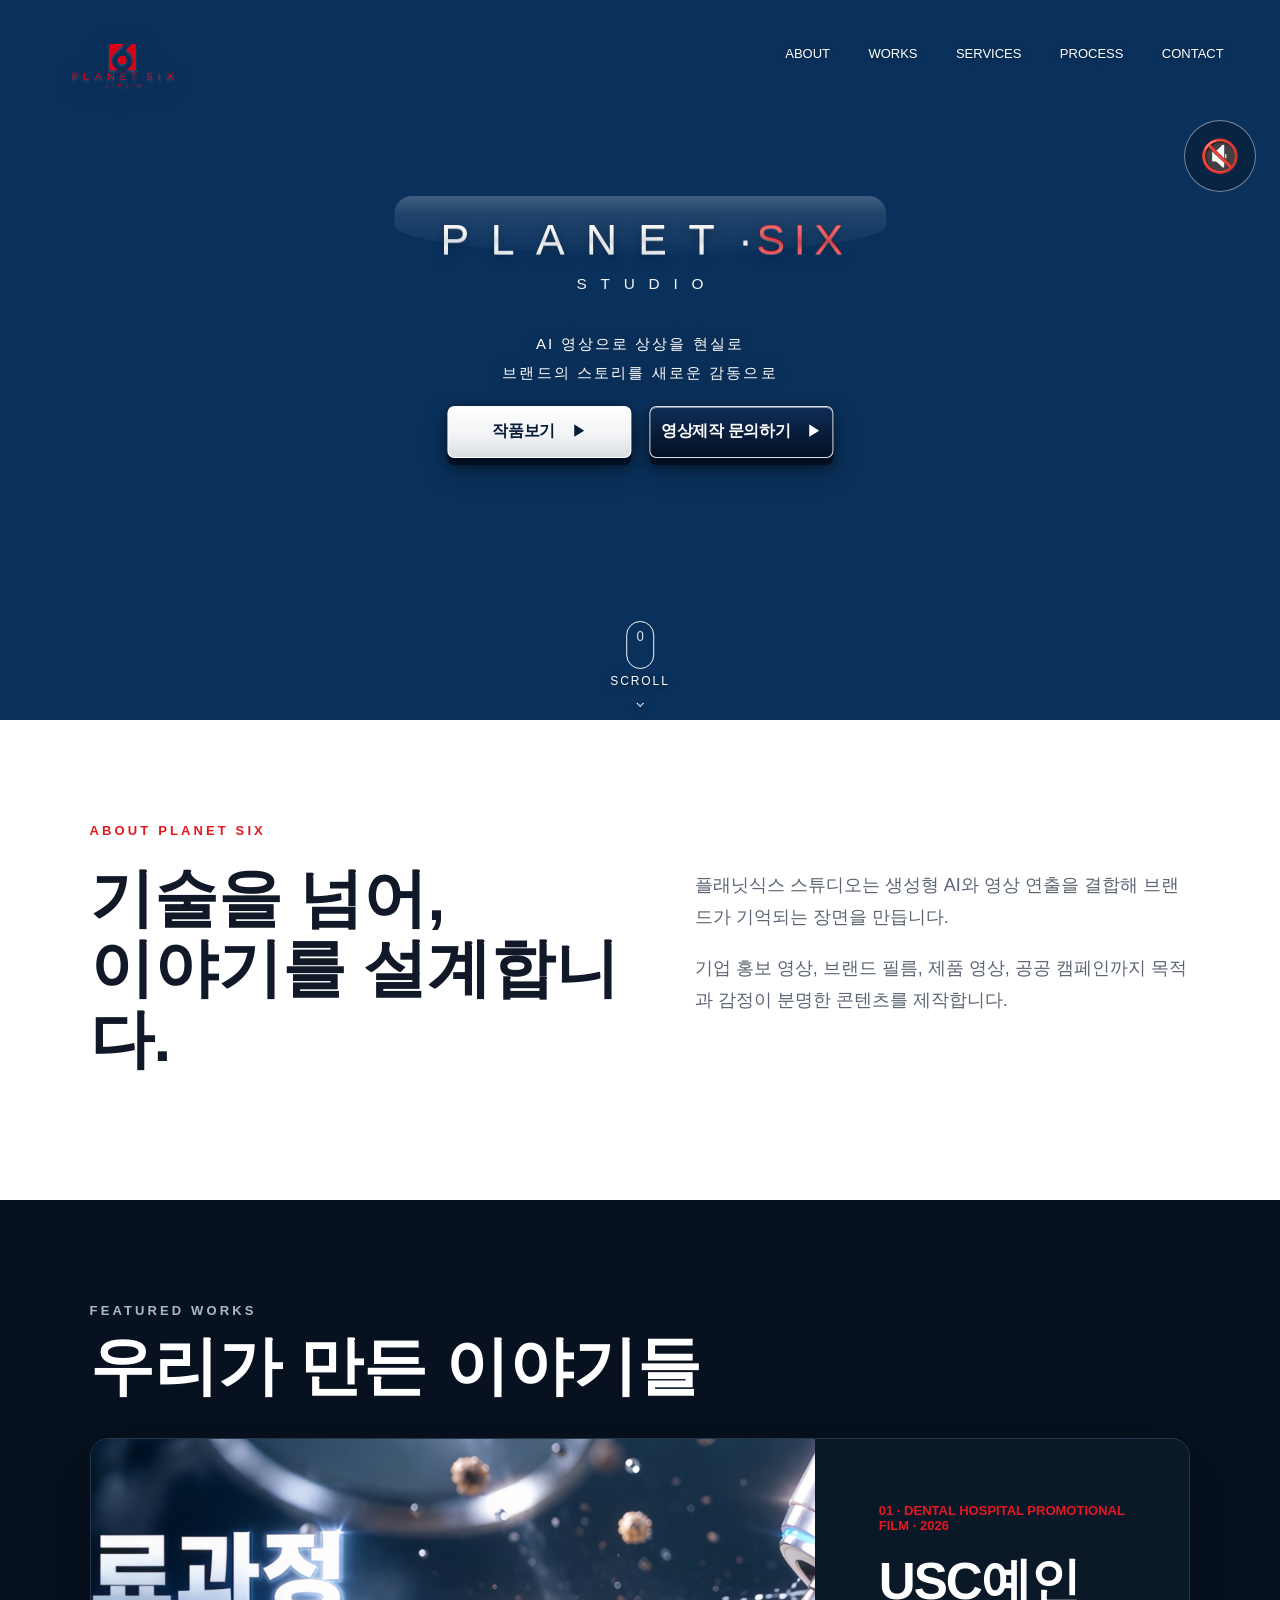
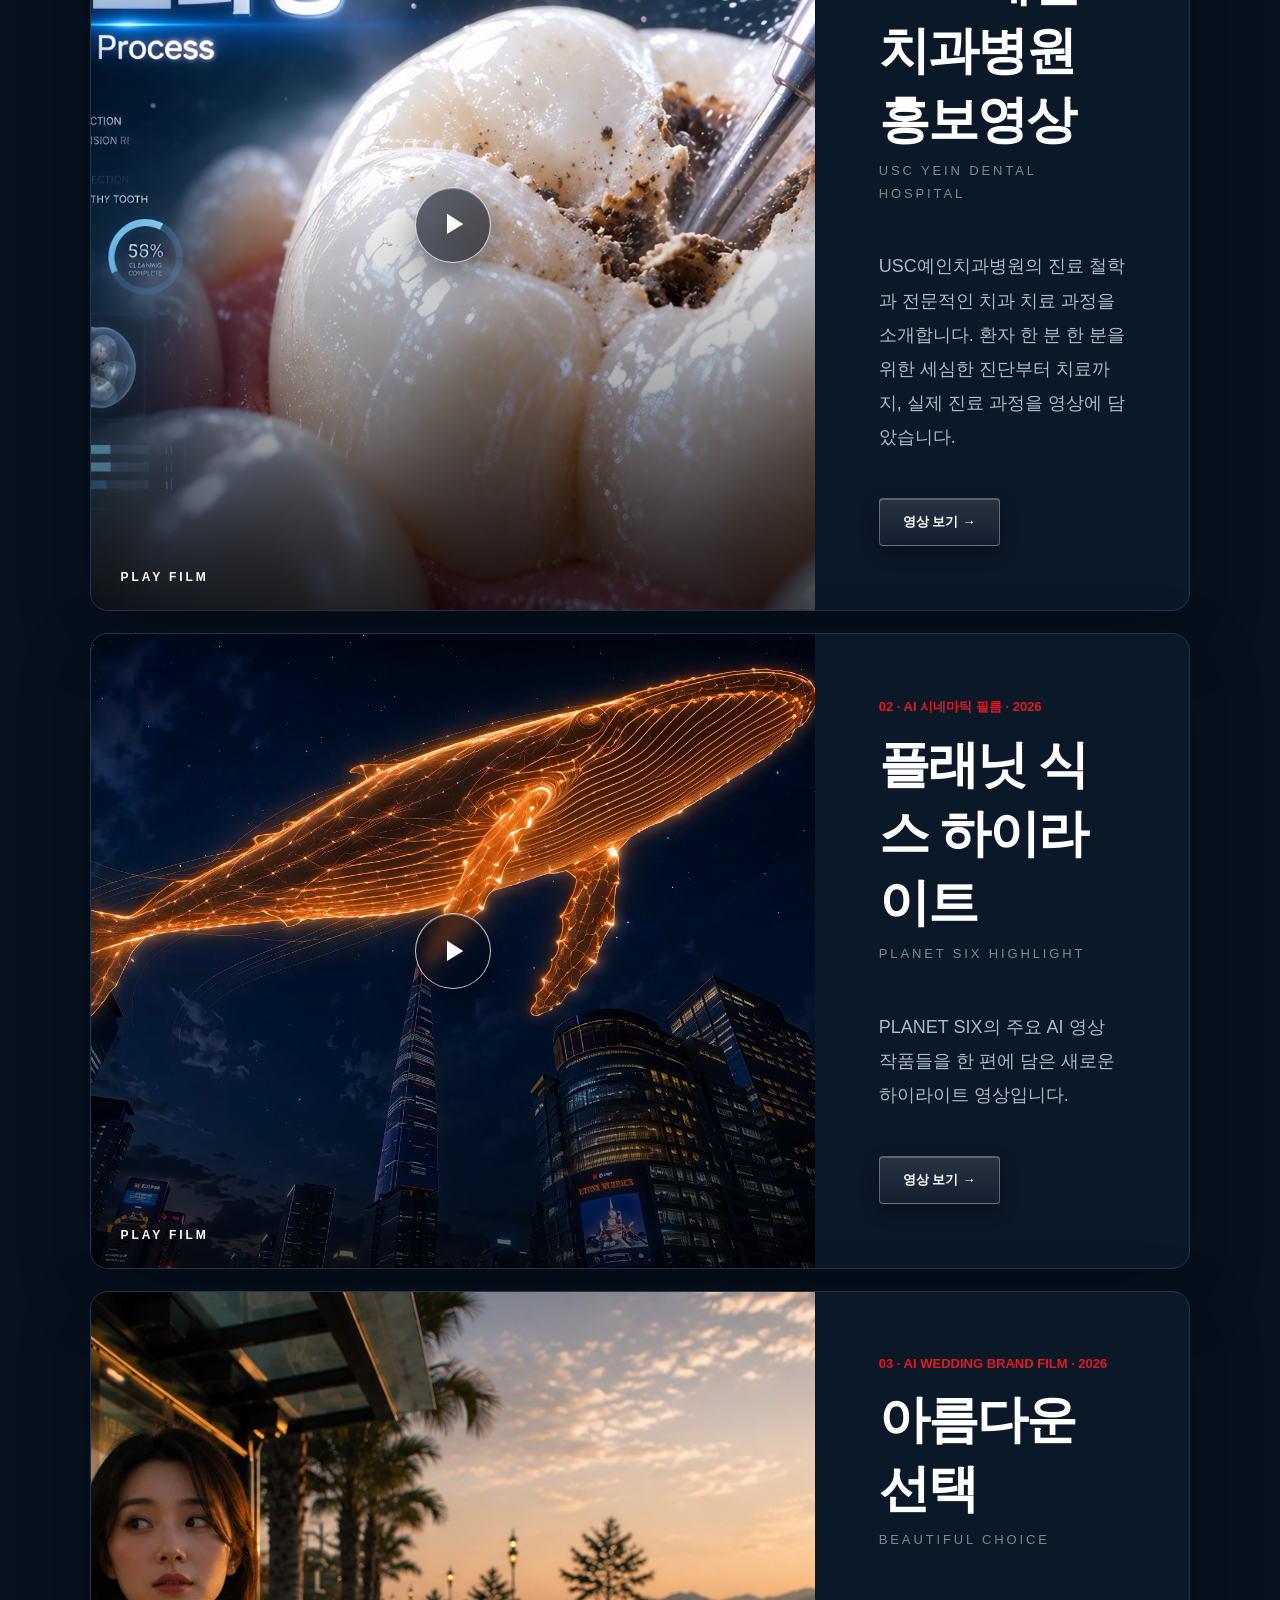
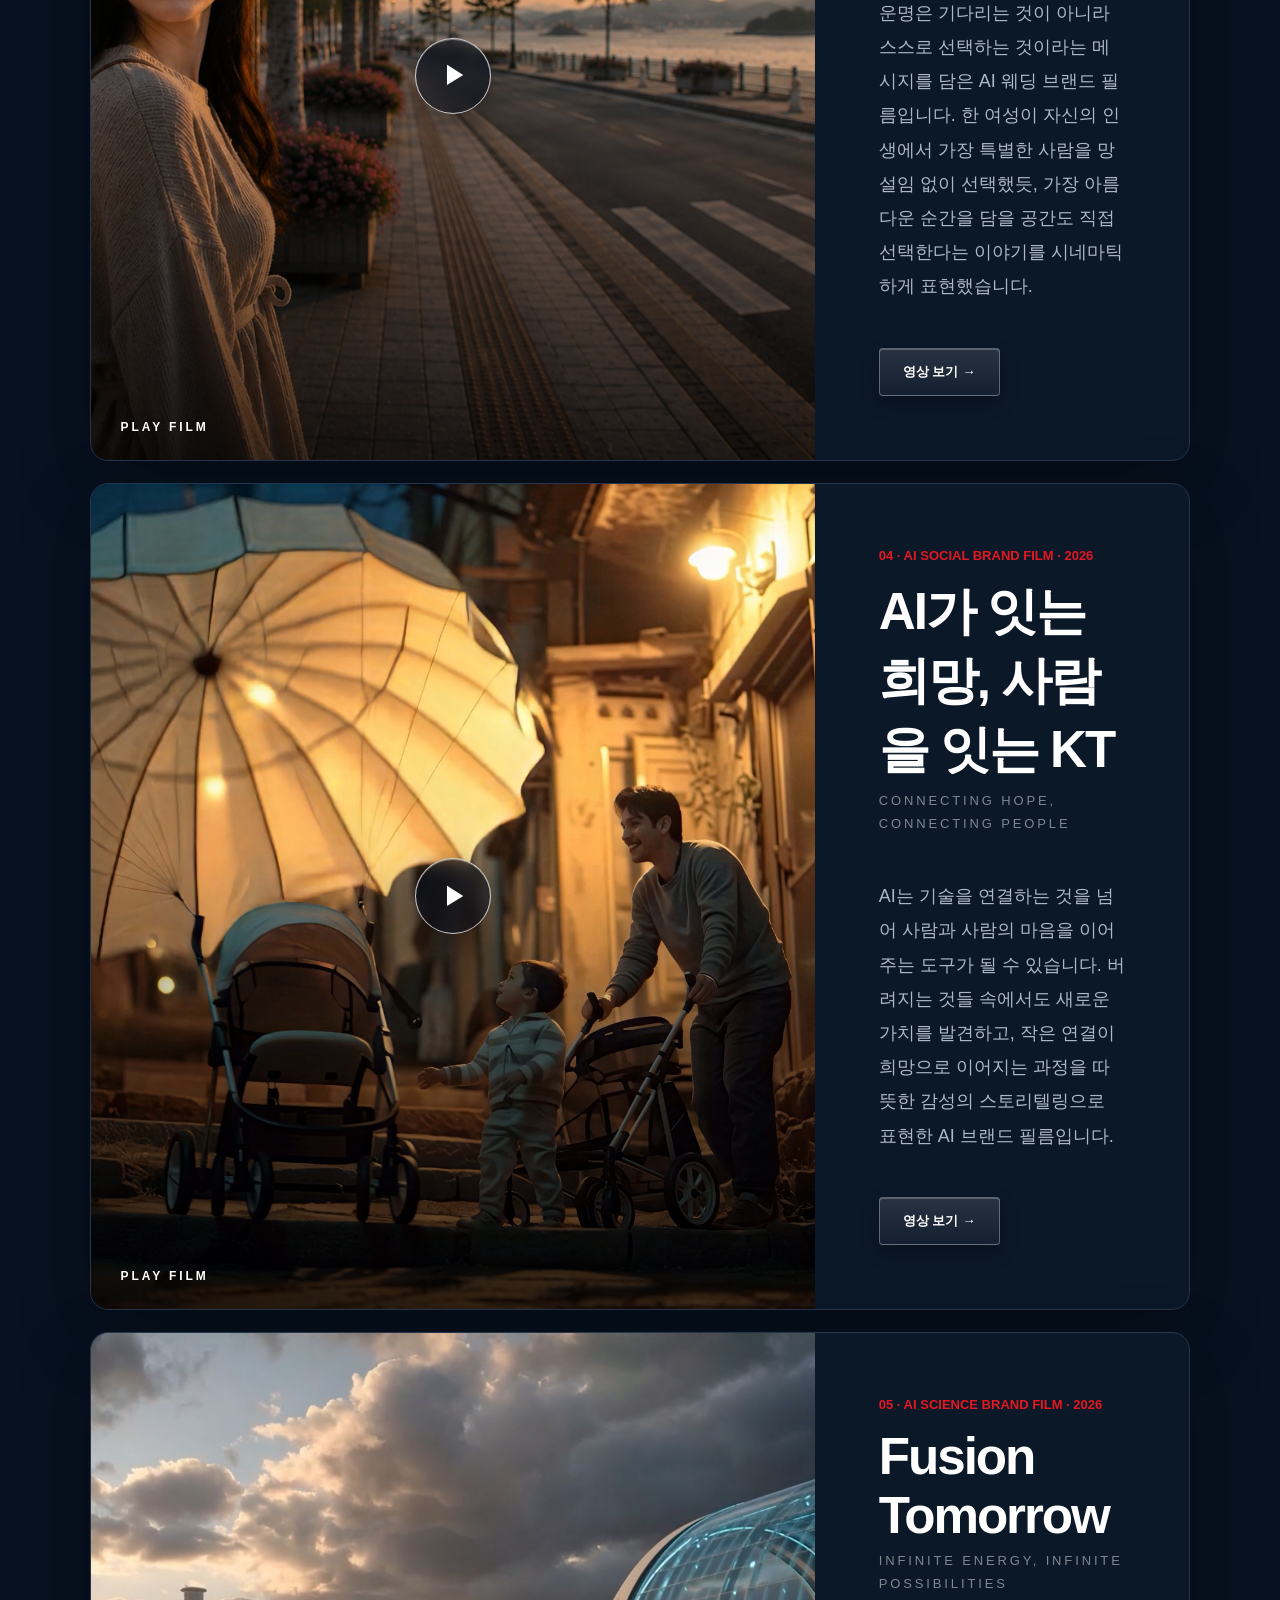
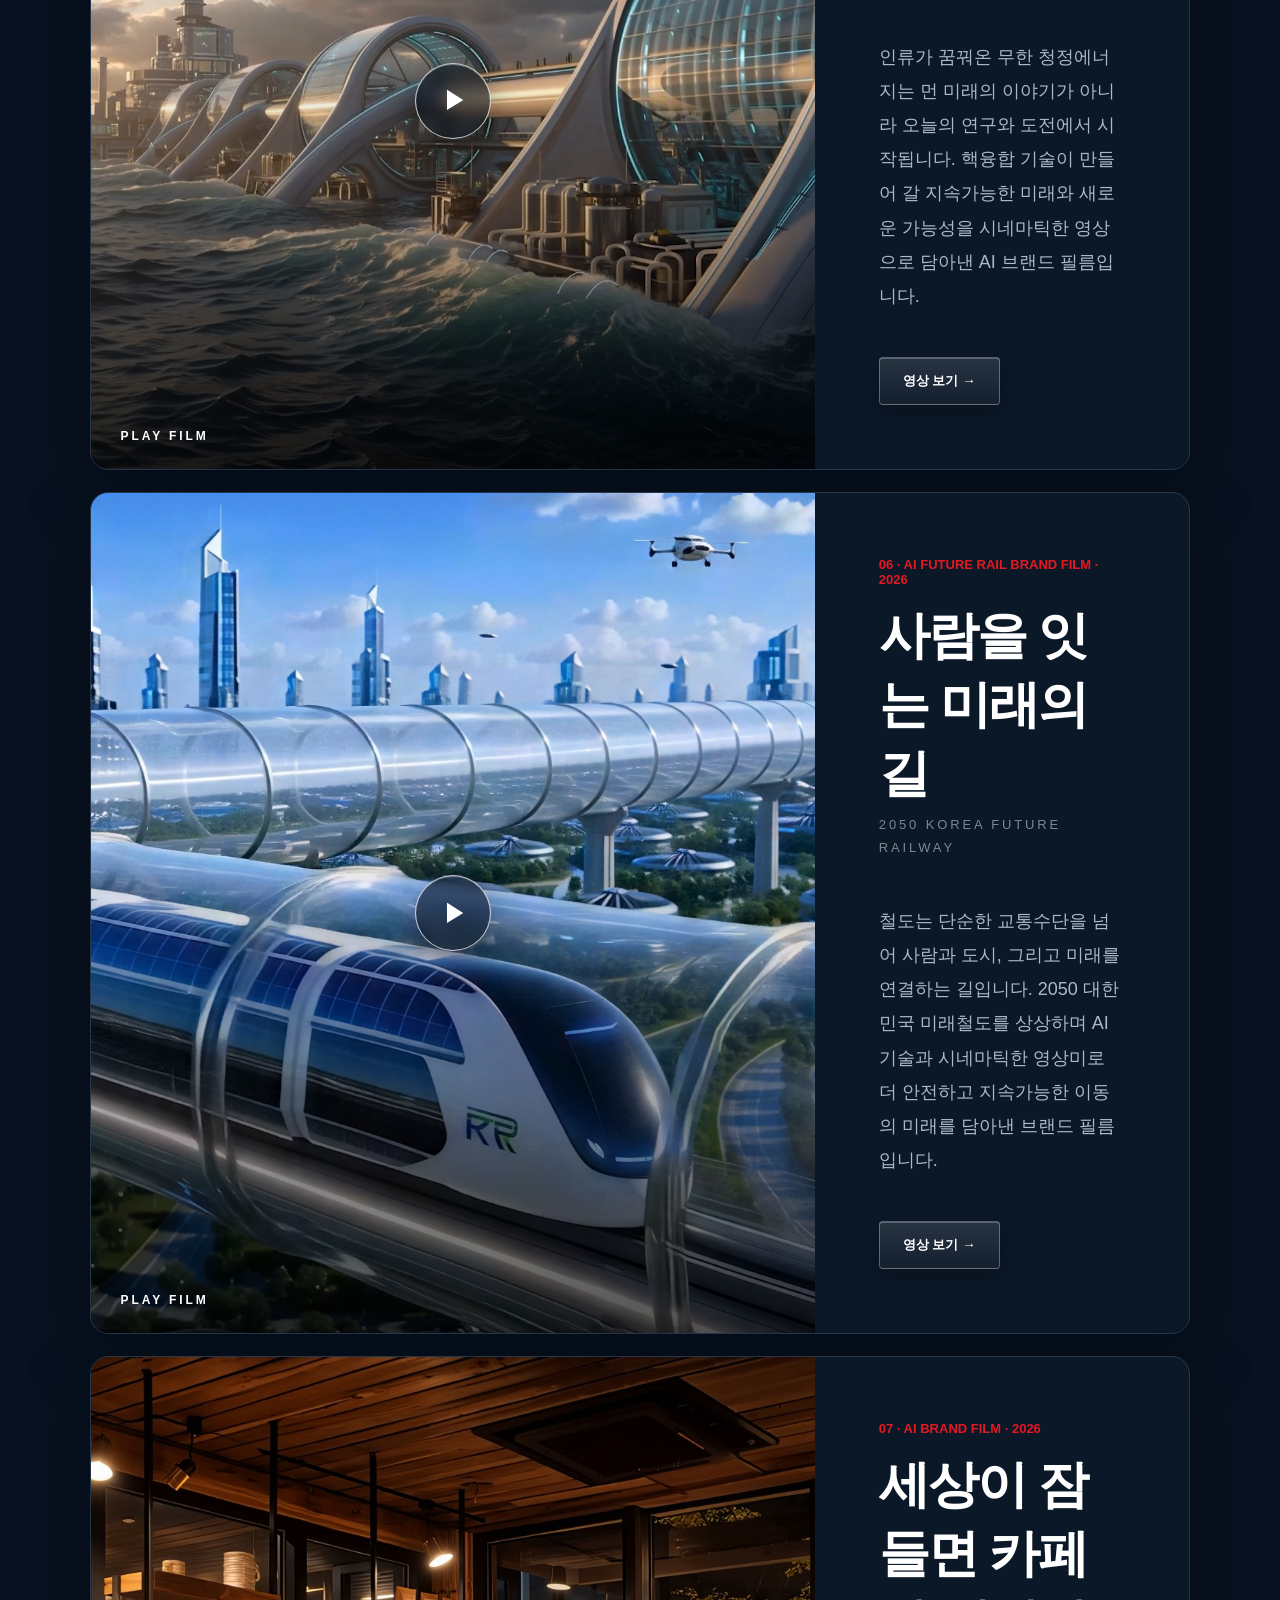
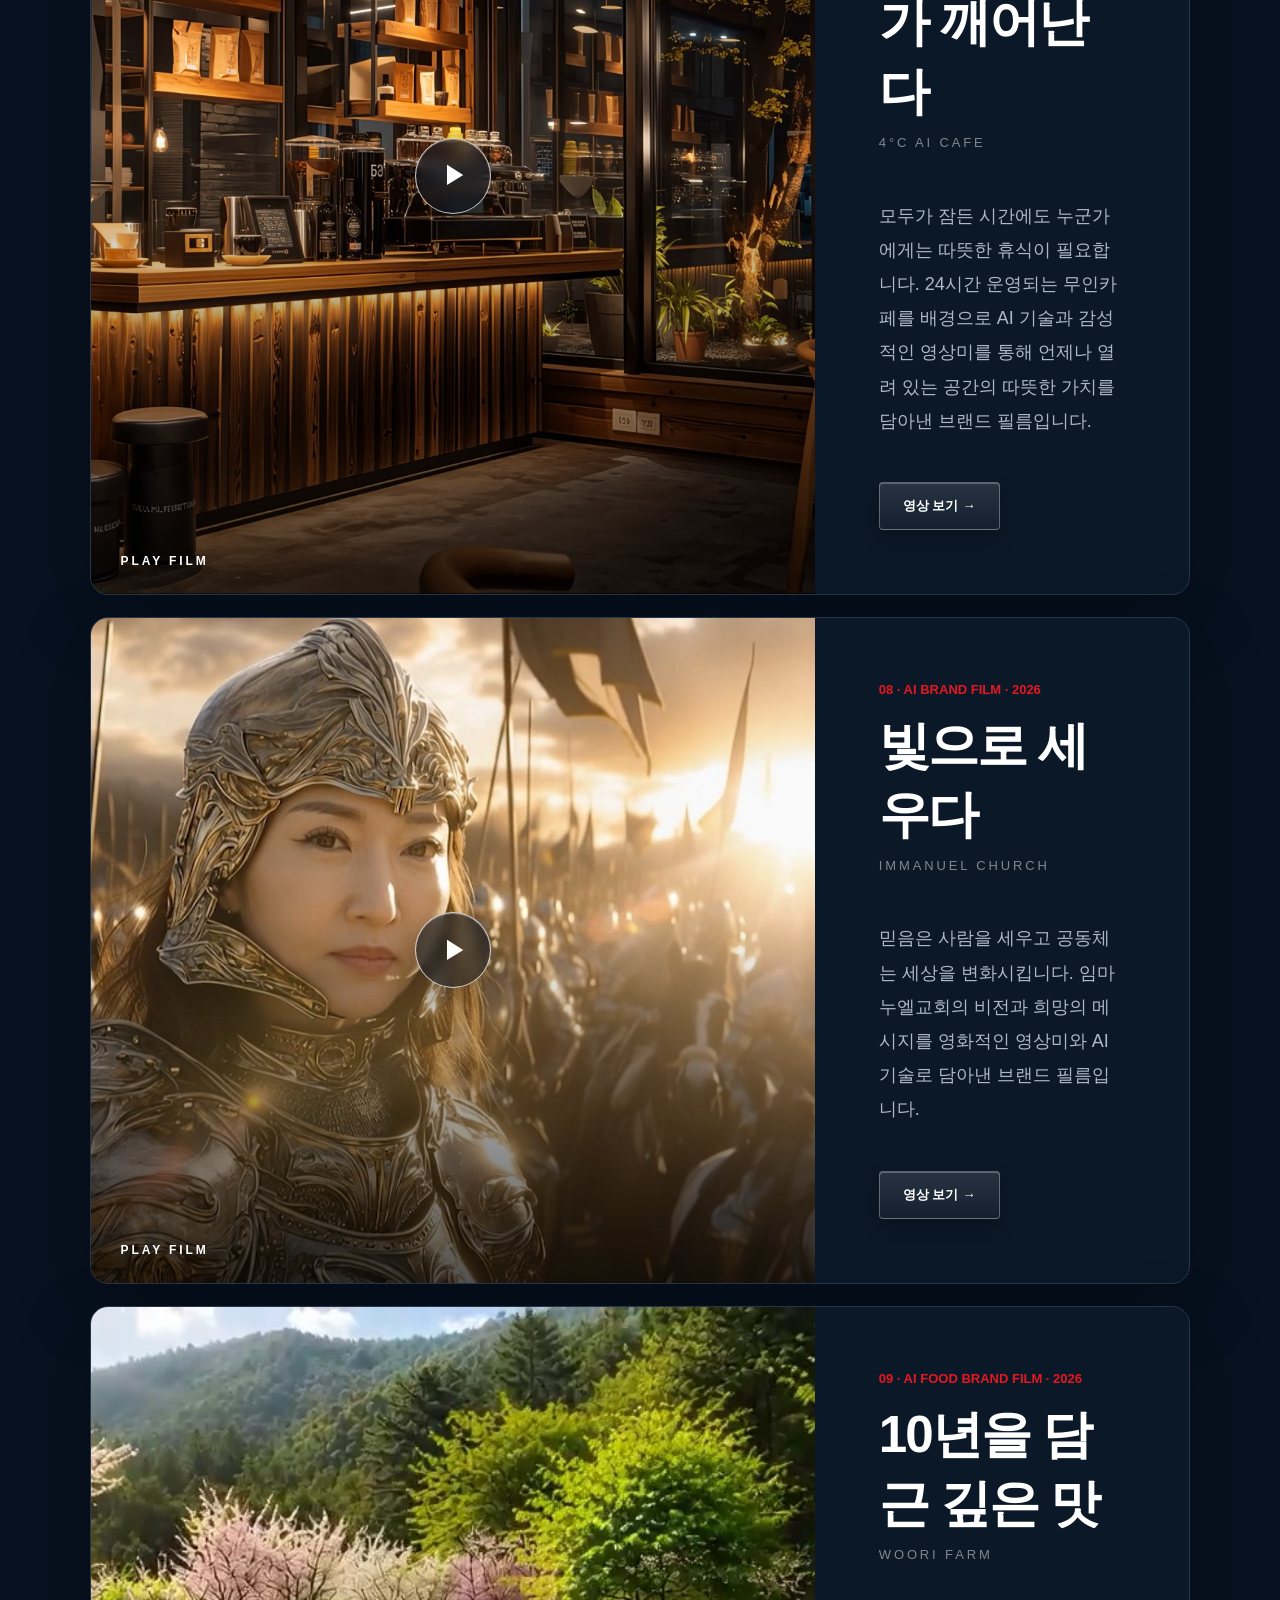
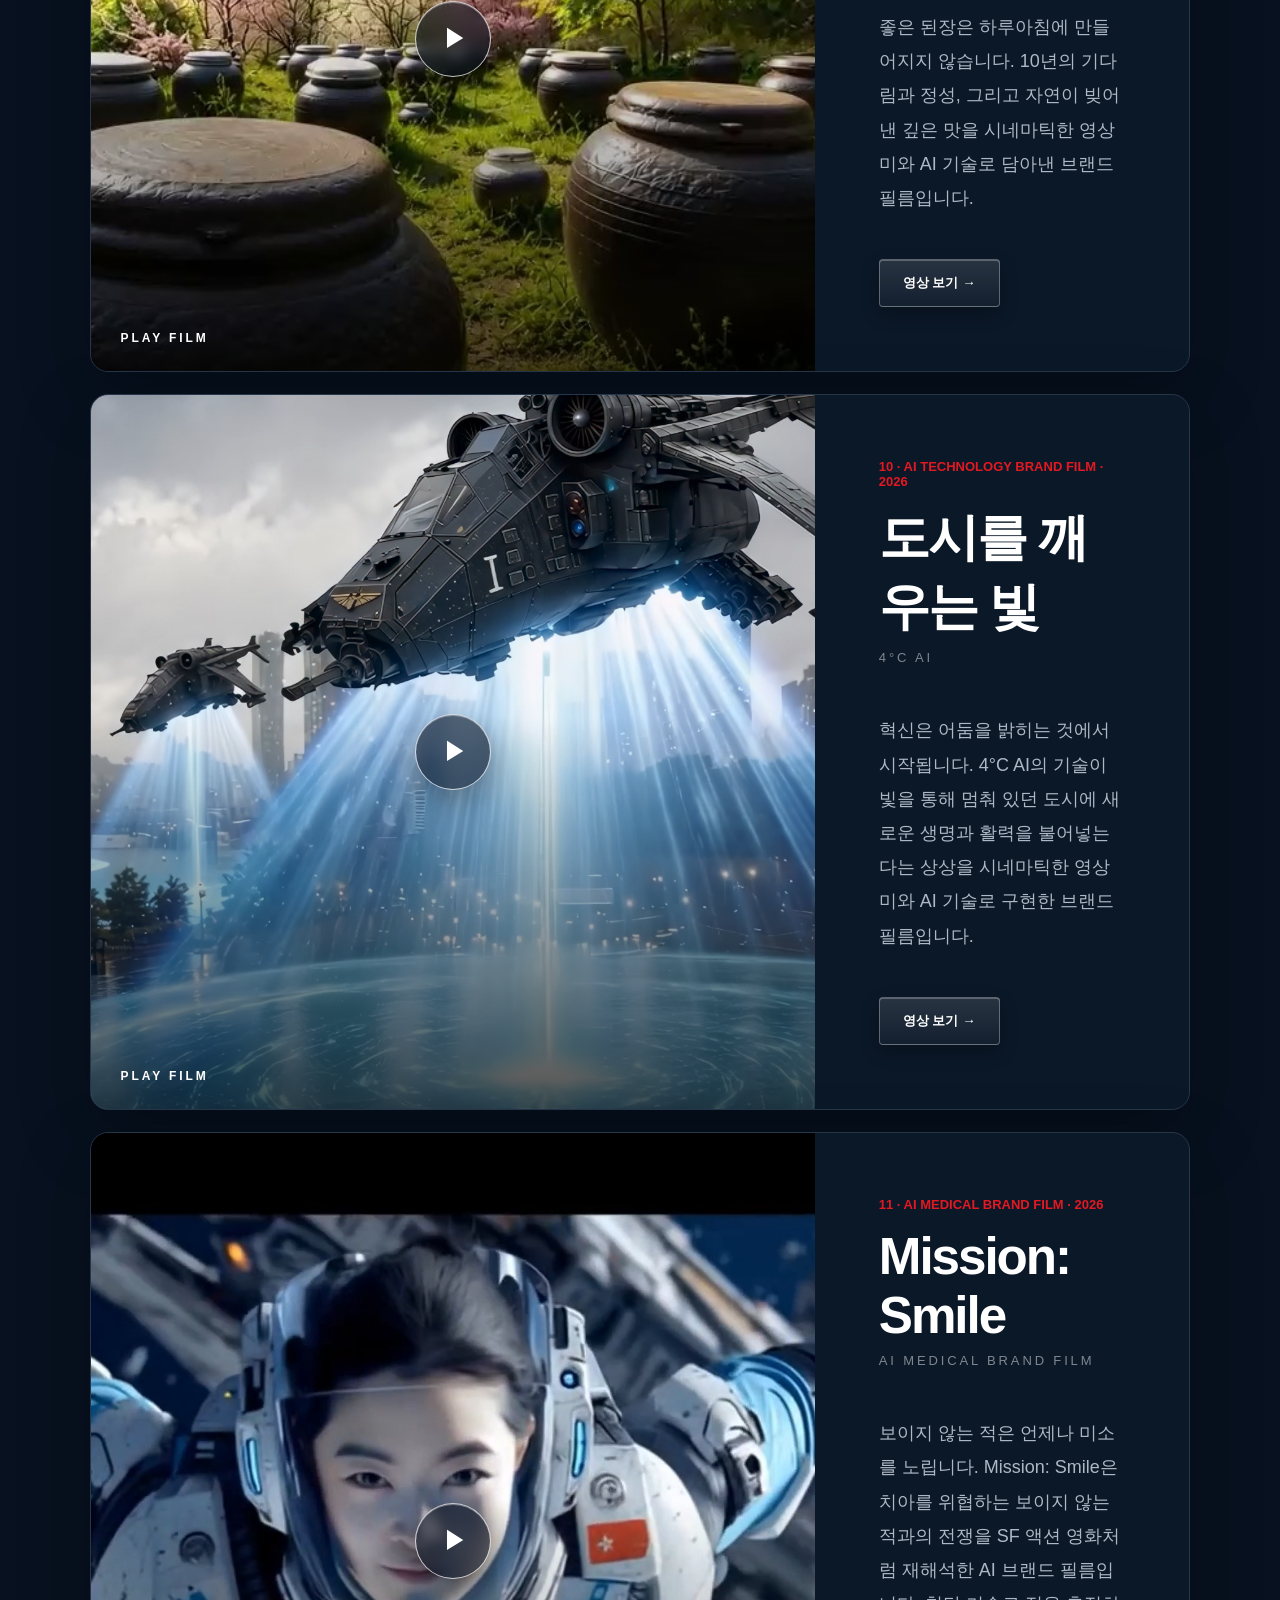
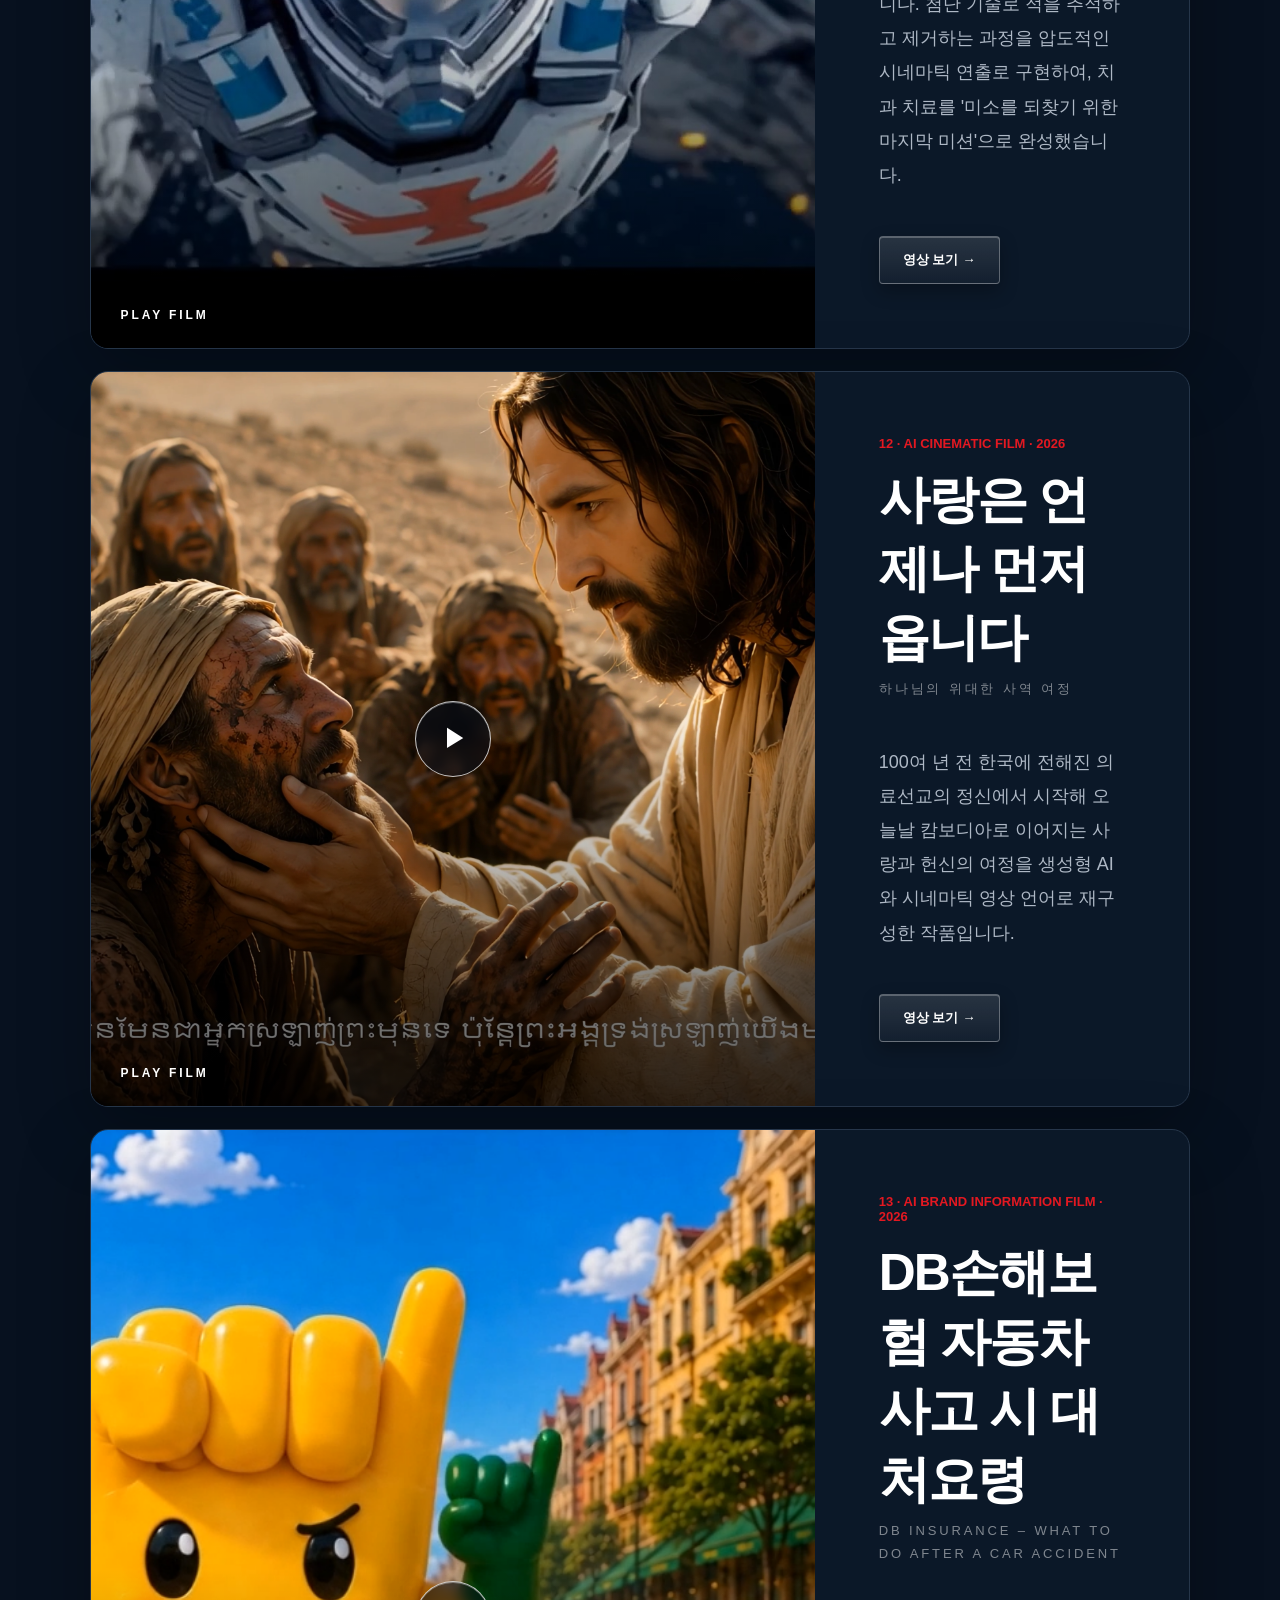
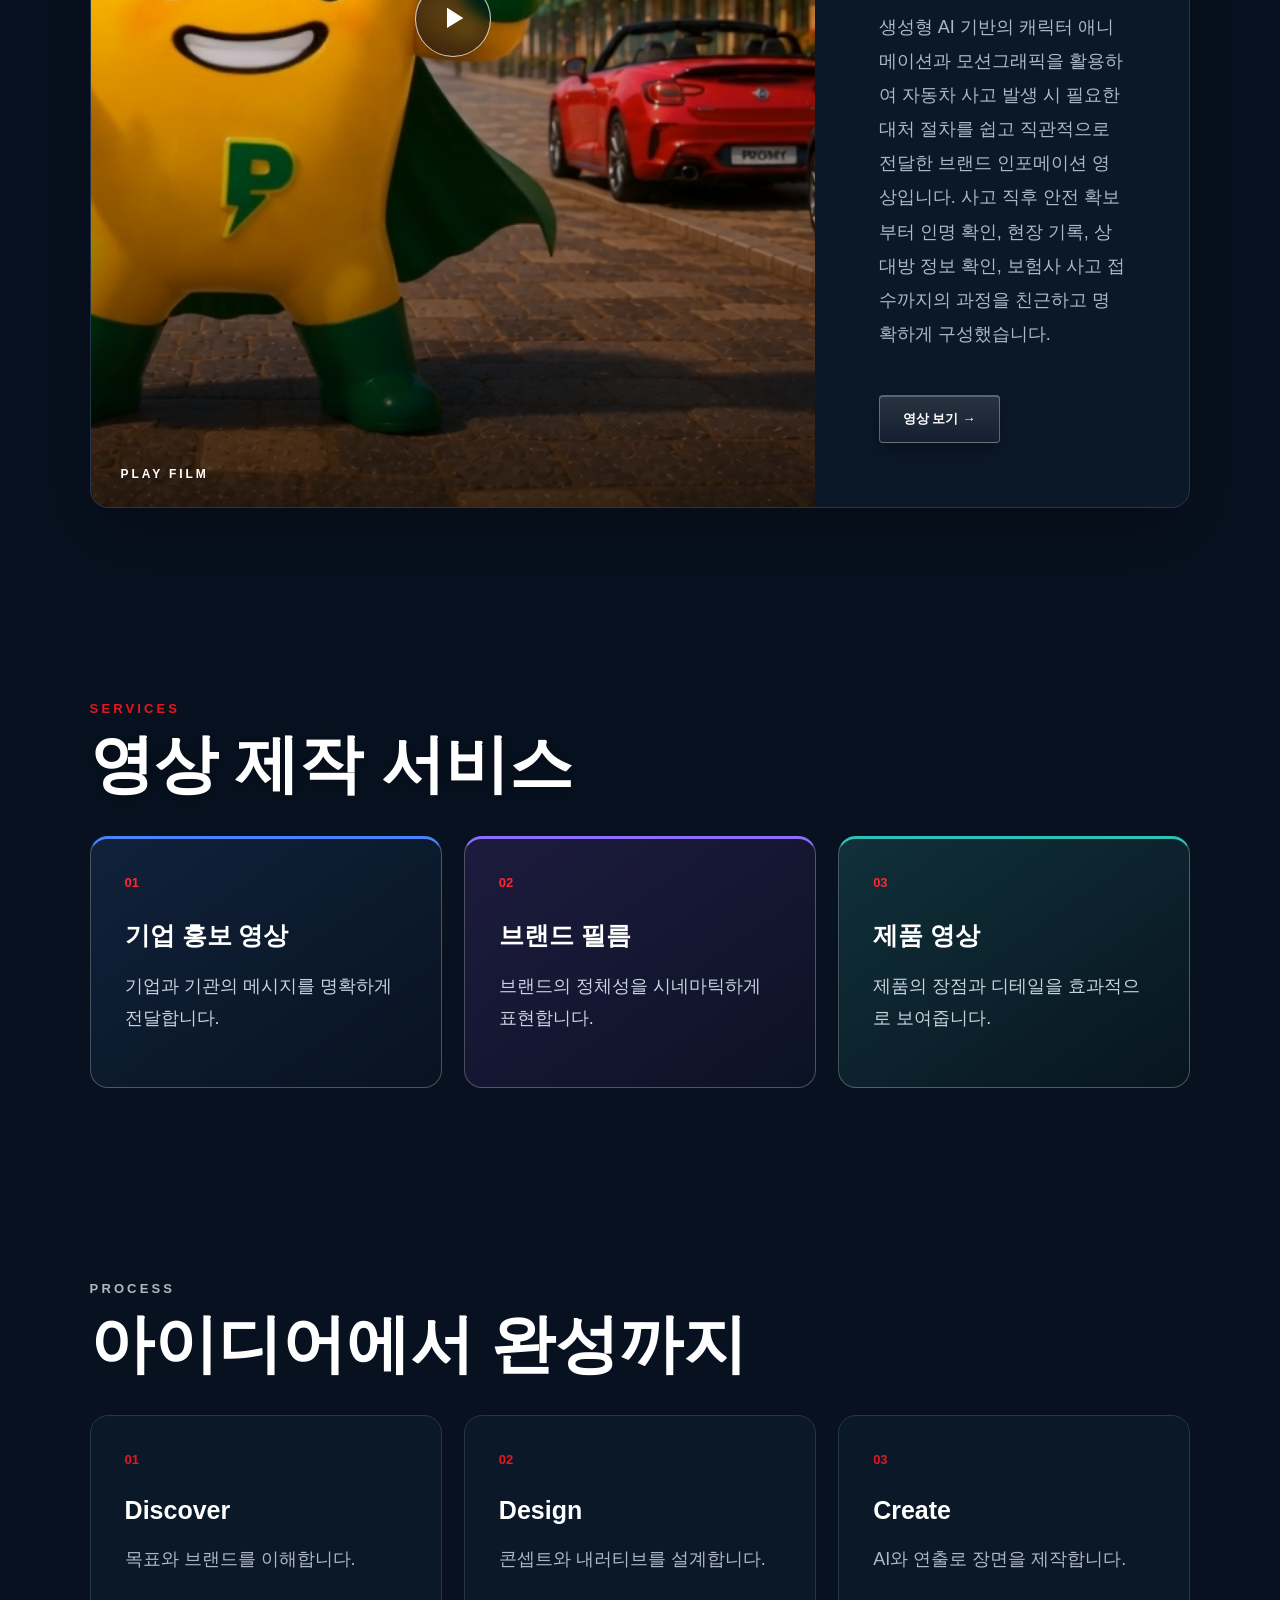
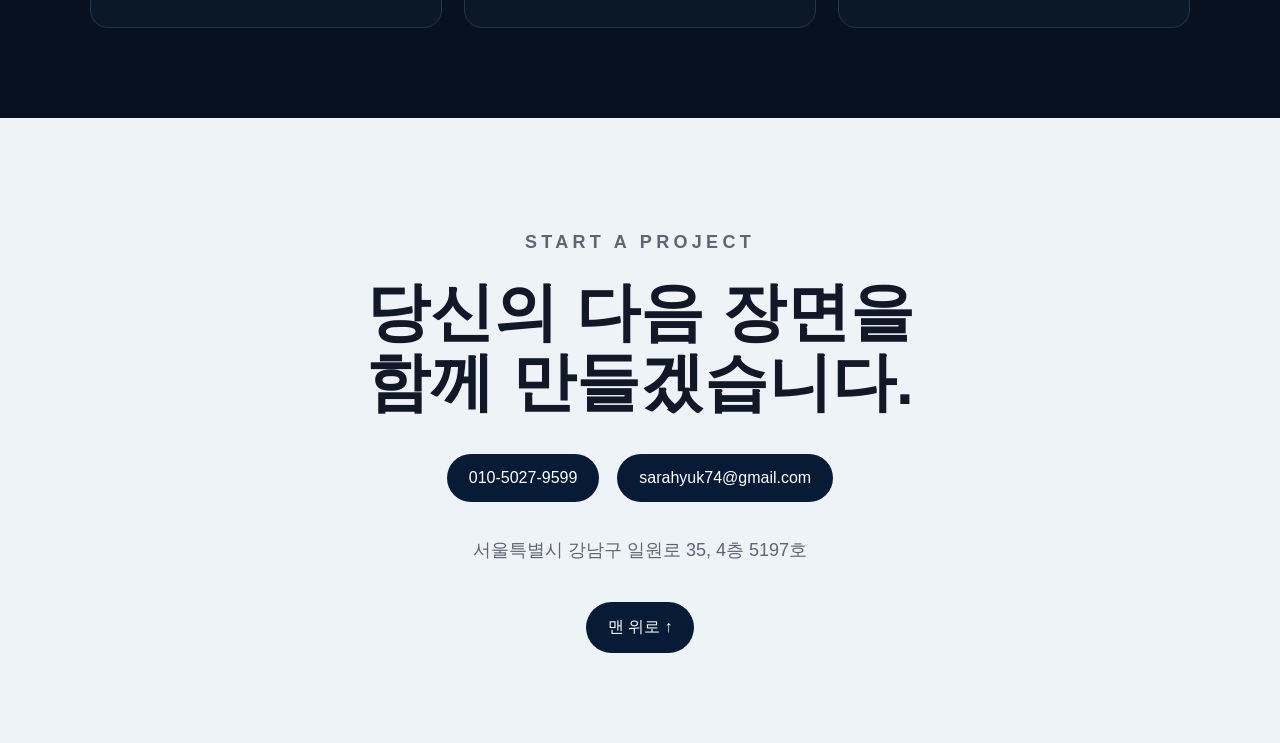
==== commit 27dbc4e9: "Update index.html" ====
--- a/index.html
+++ b/index.html
@@ -93,7 +93,7 @@
     @media (max-width: 430px) {
   .wordmark-main {
     font-size: 23px !important;
-    letter-spacing: 0px !important;
+    letter-spacing: 10px !important;
     white-space: nowrap !important;
      transform: translateX(8px) !important;
   }
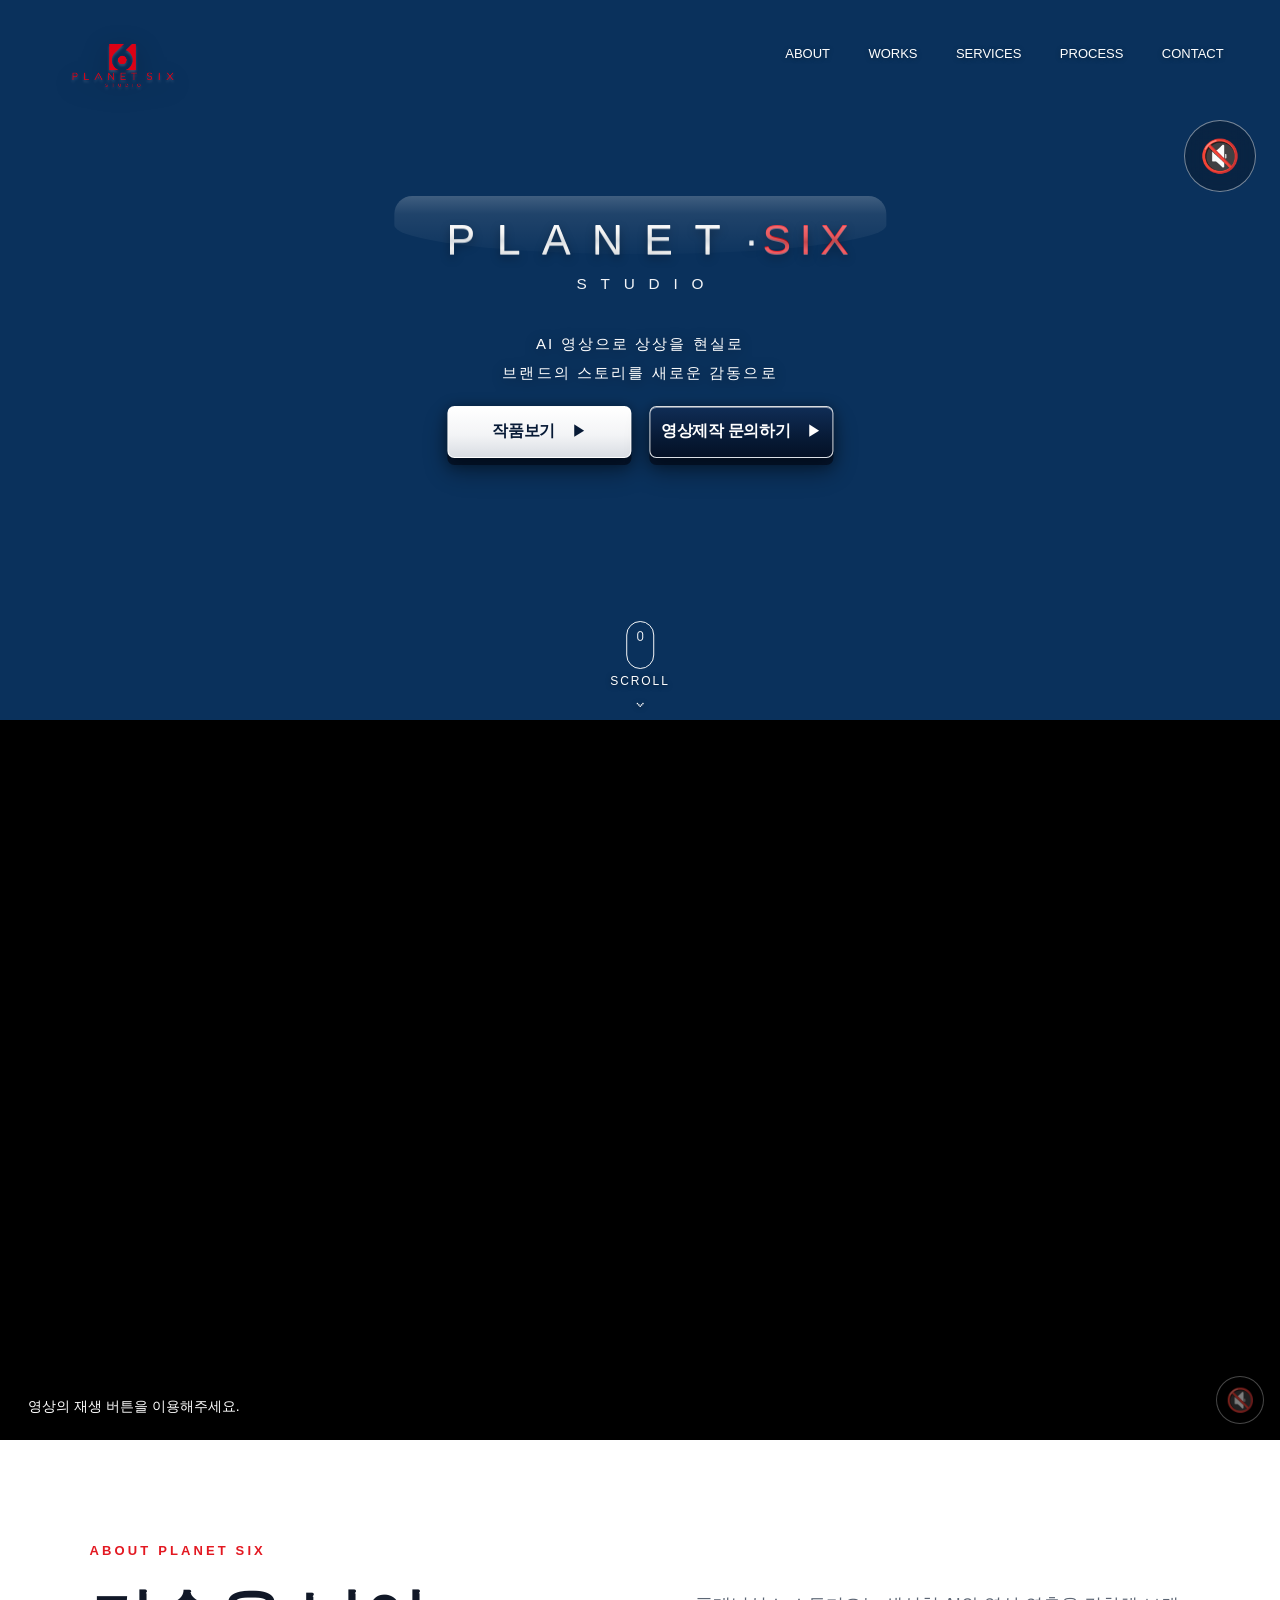
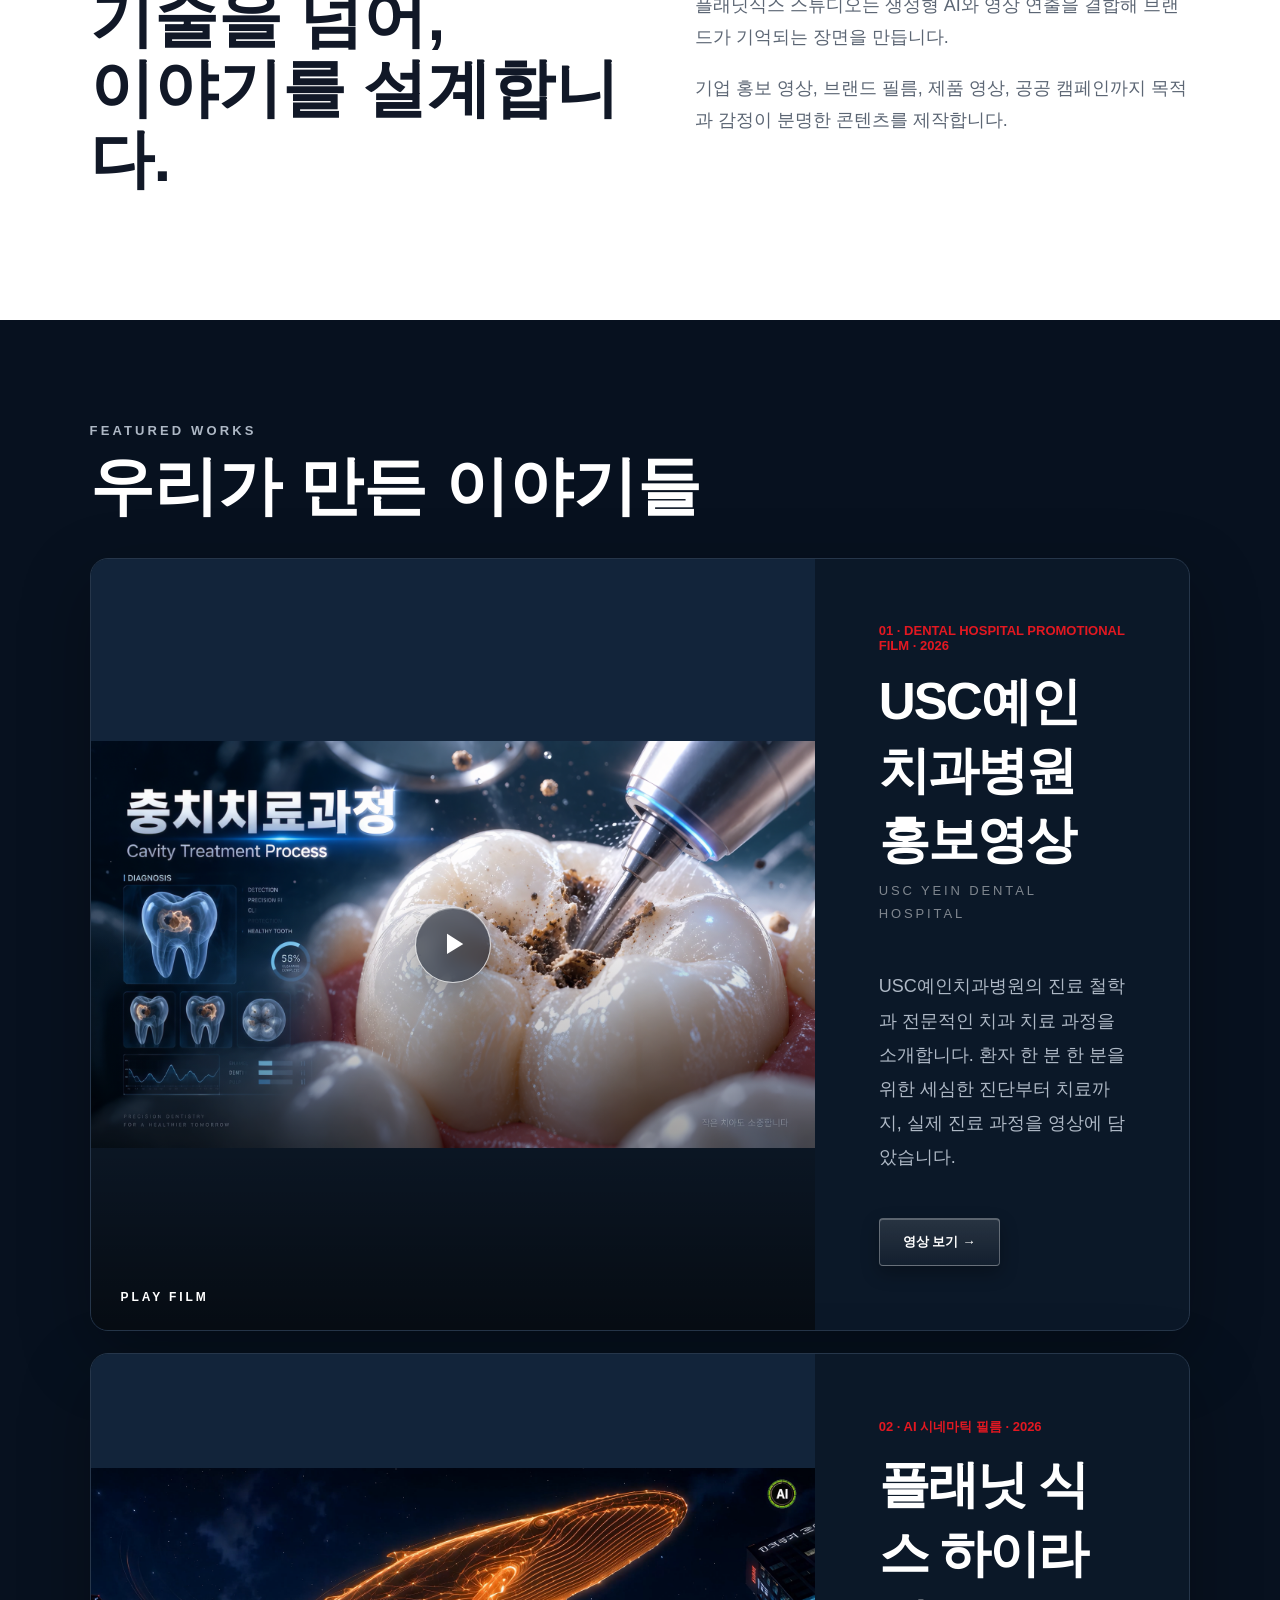
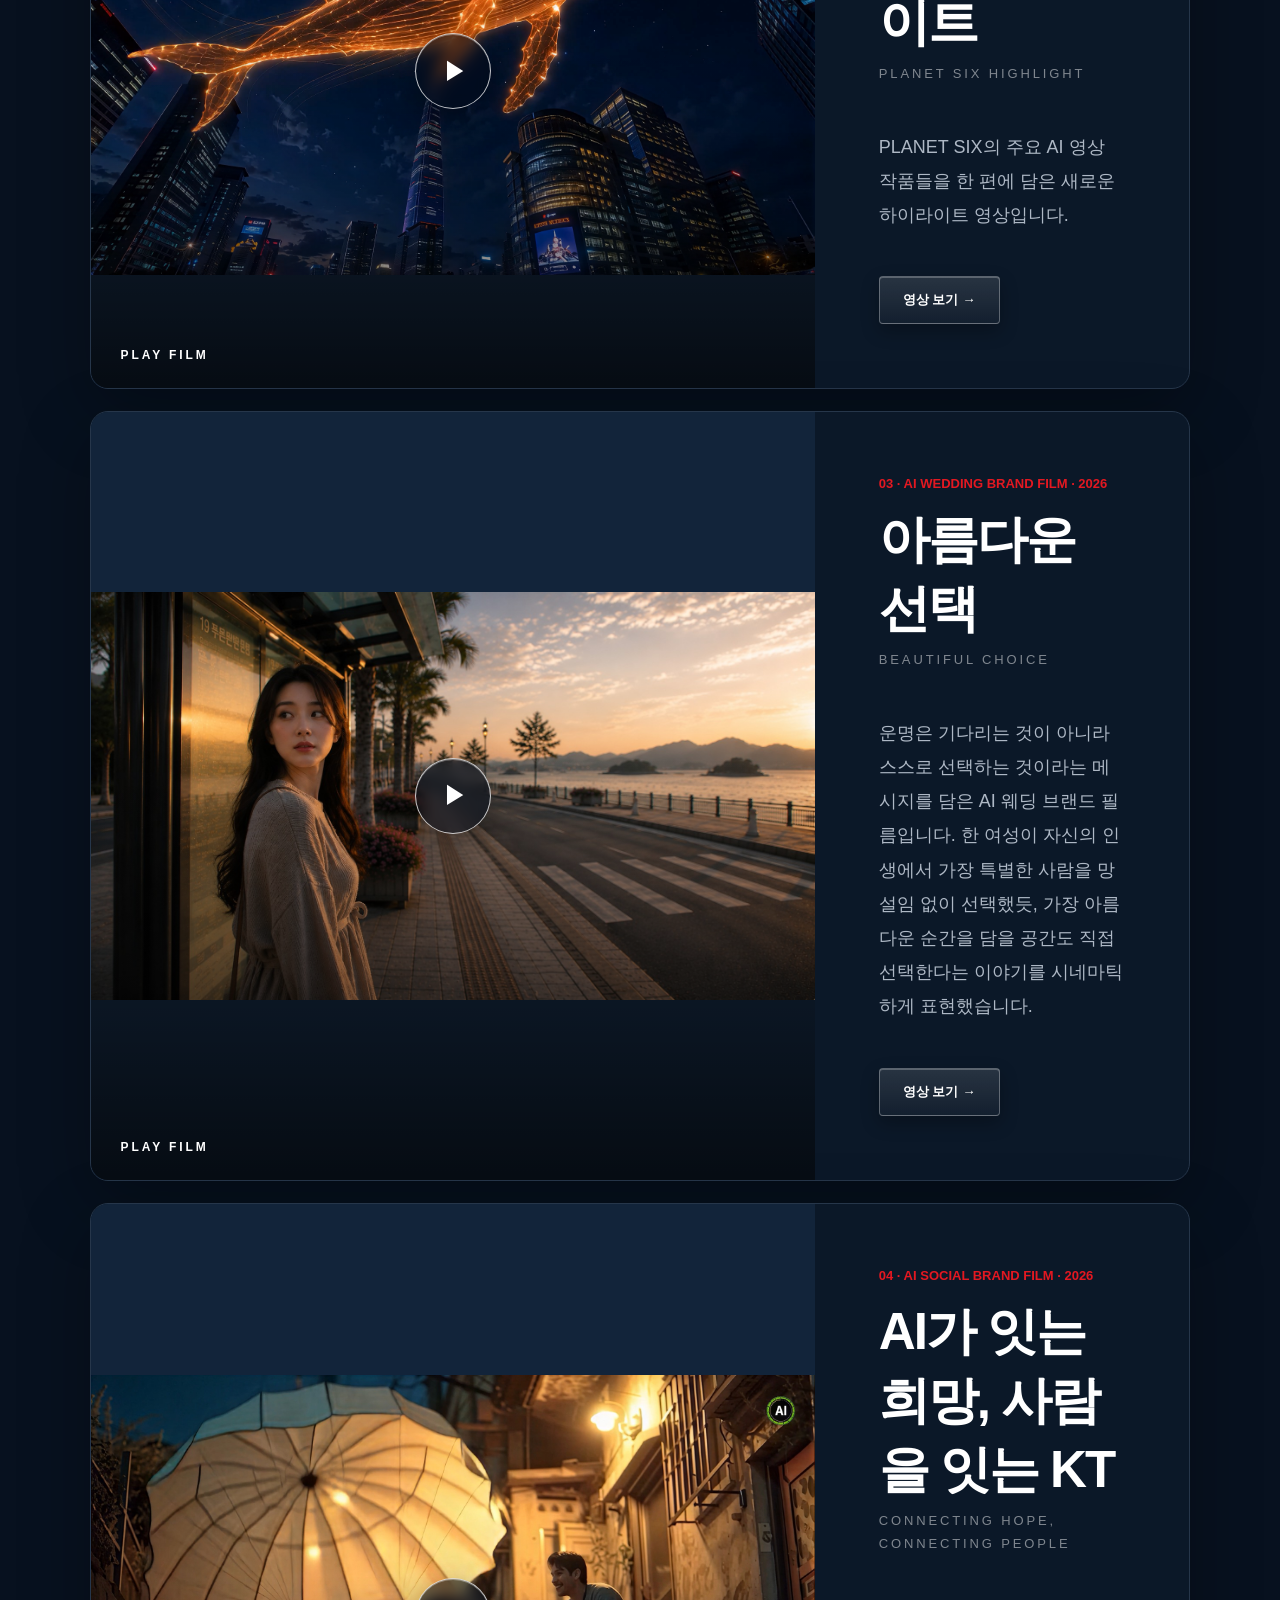
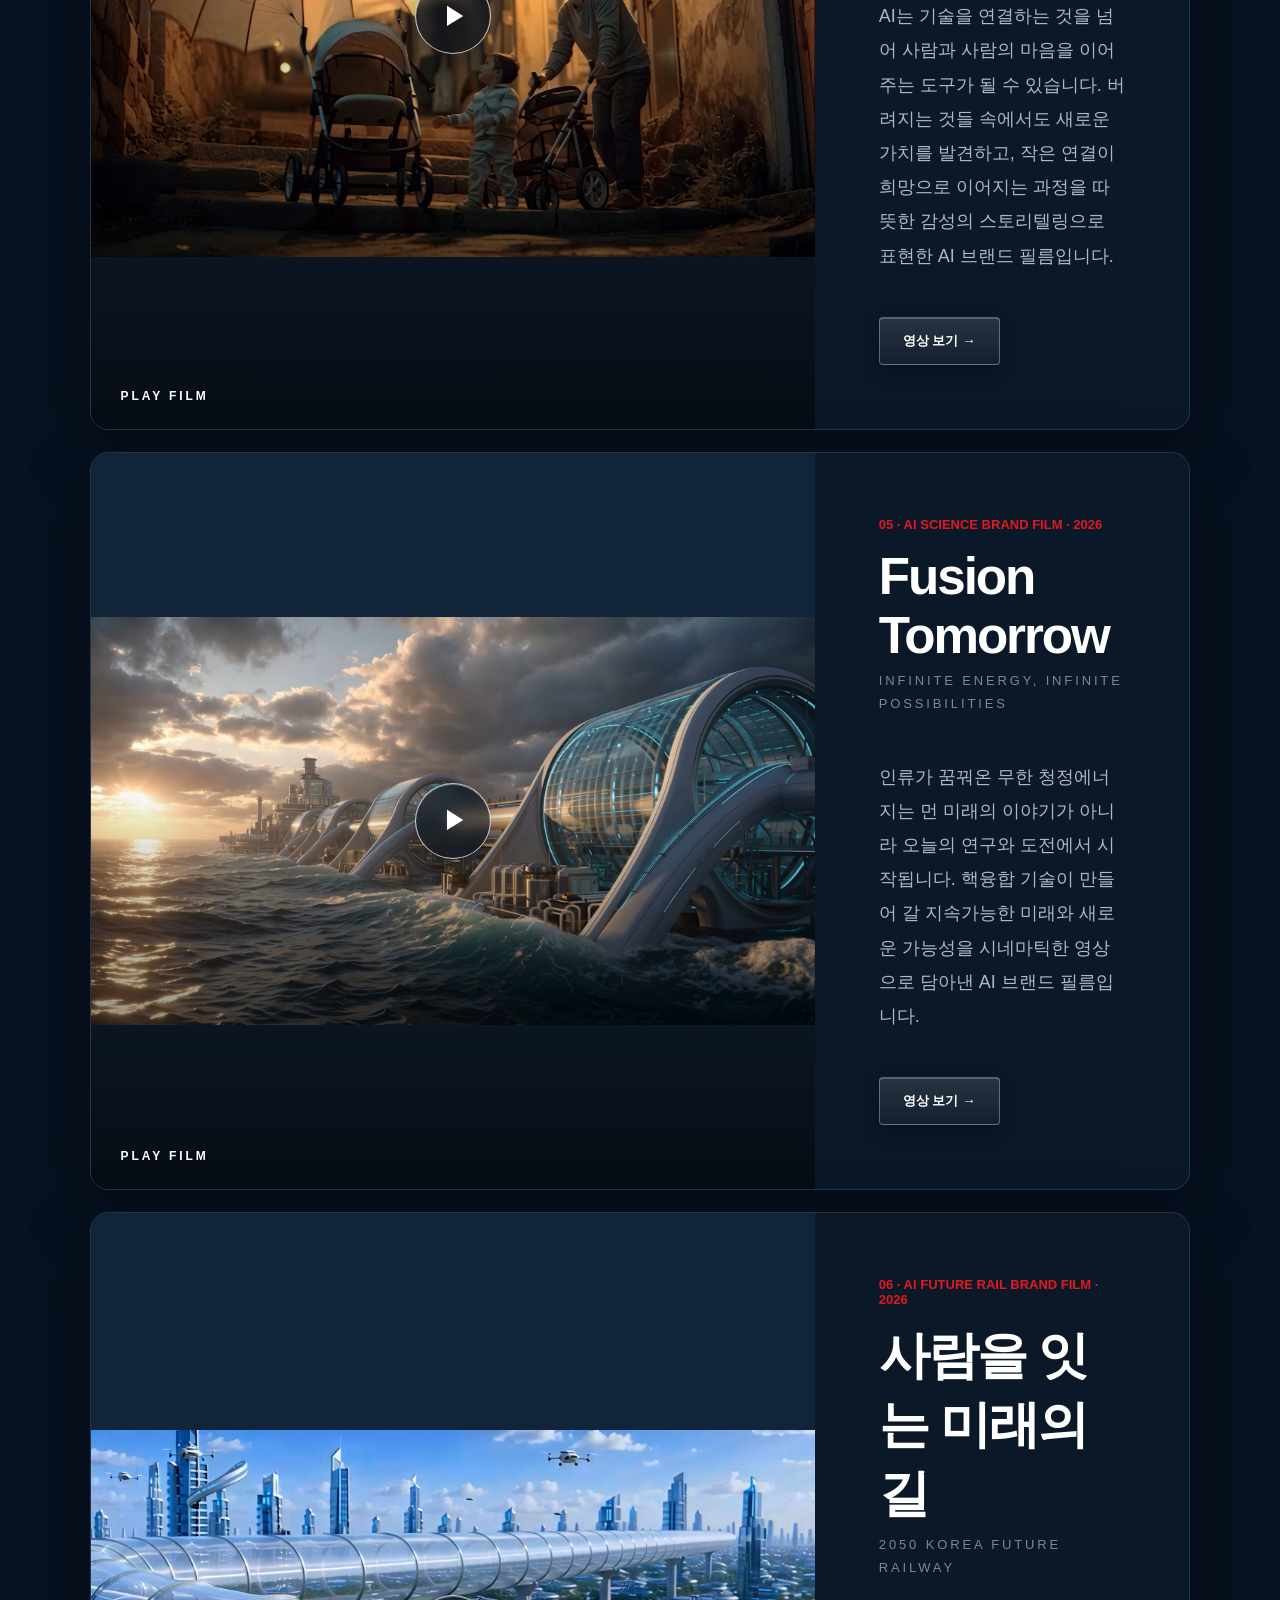
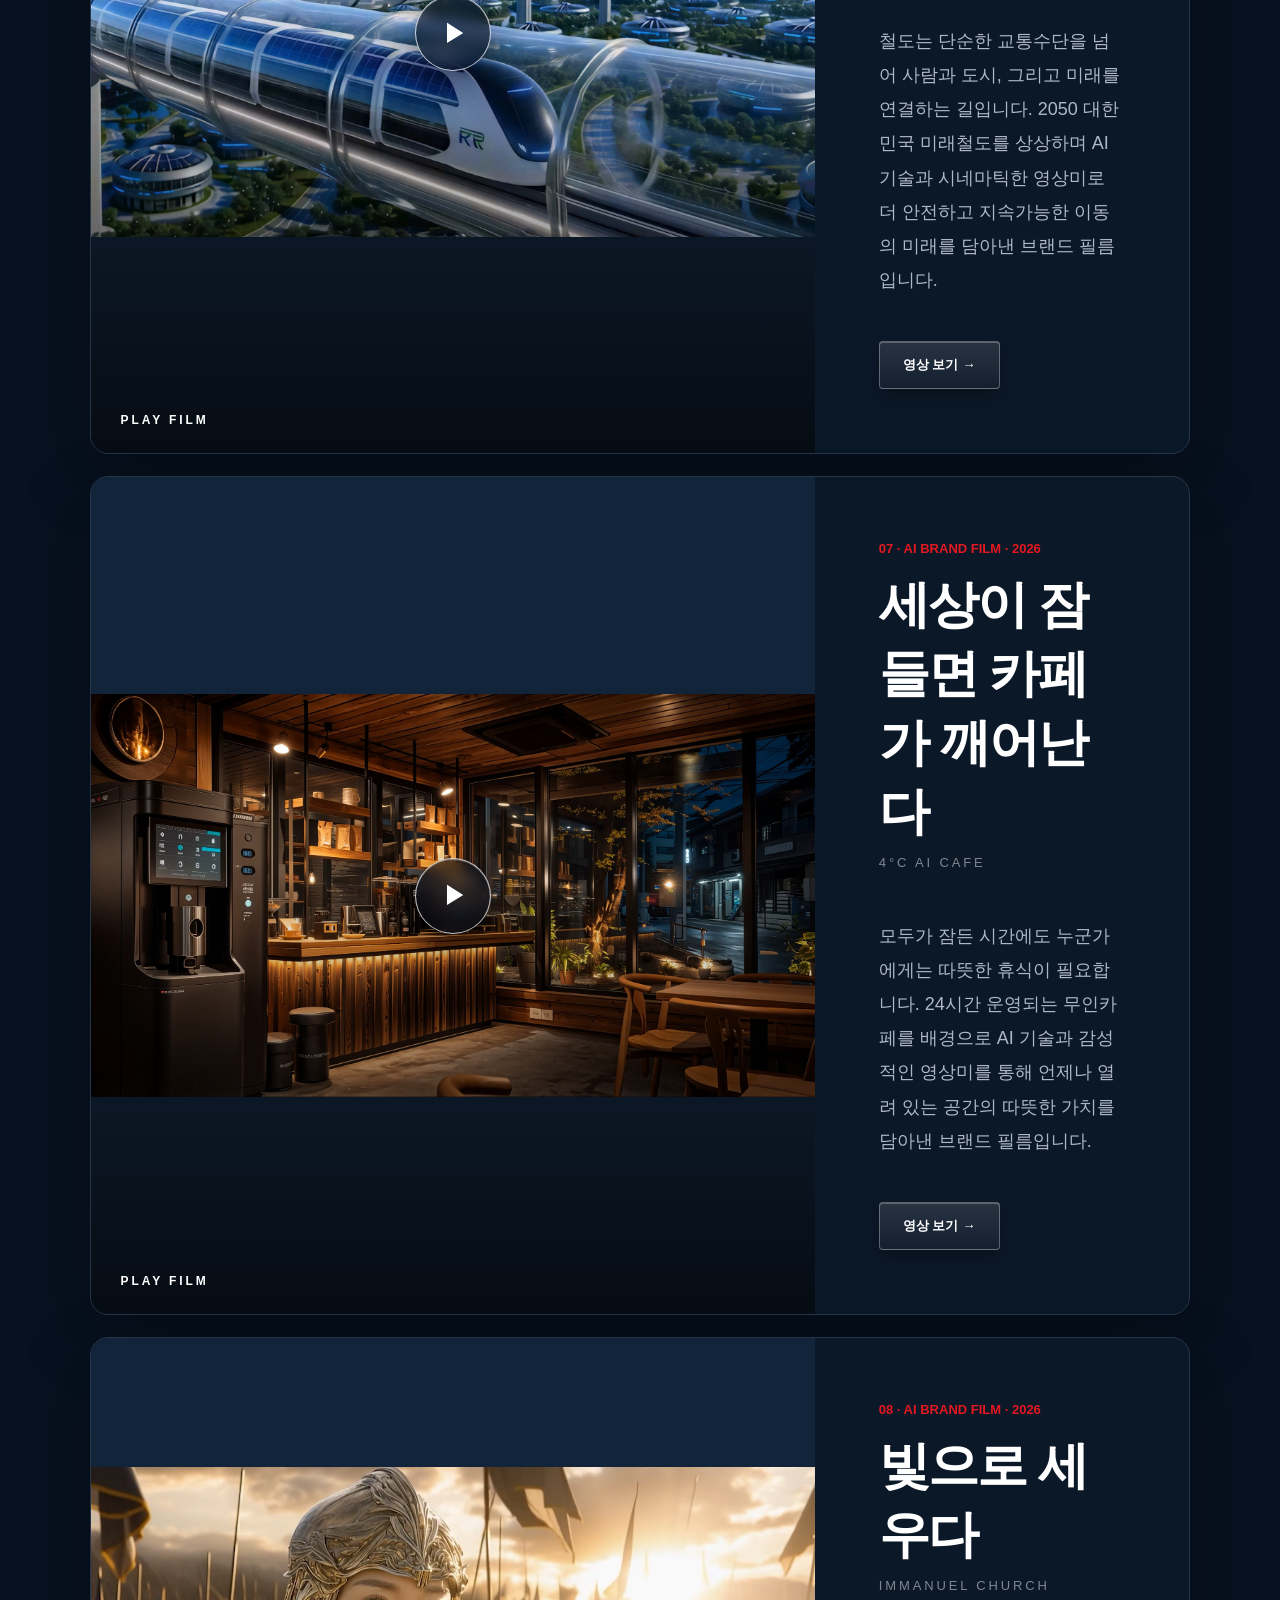
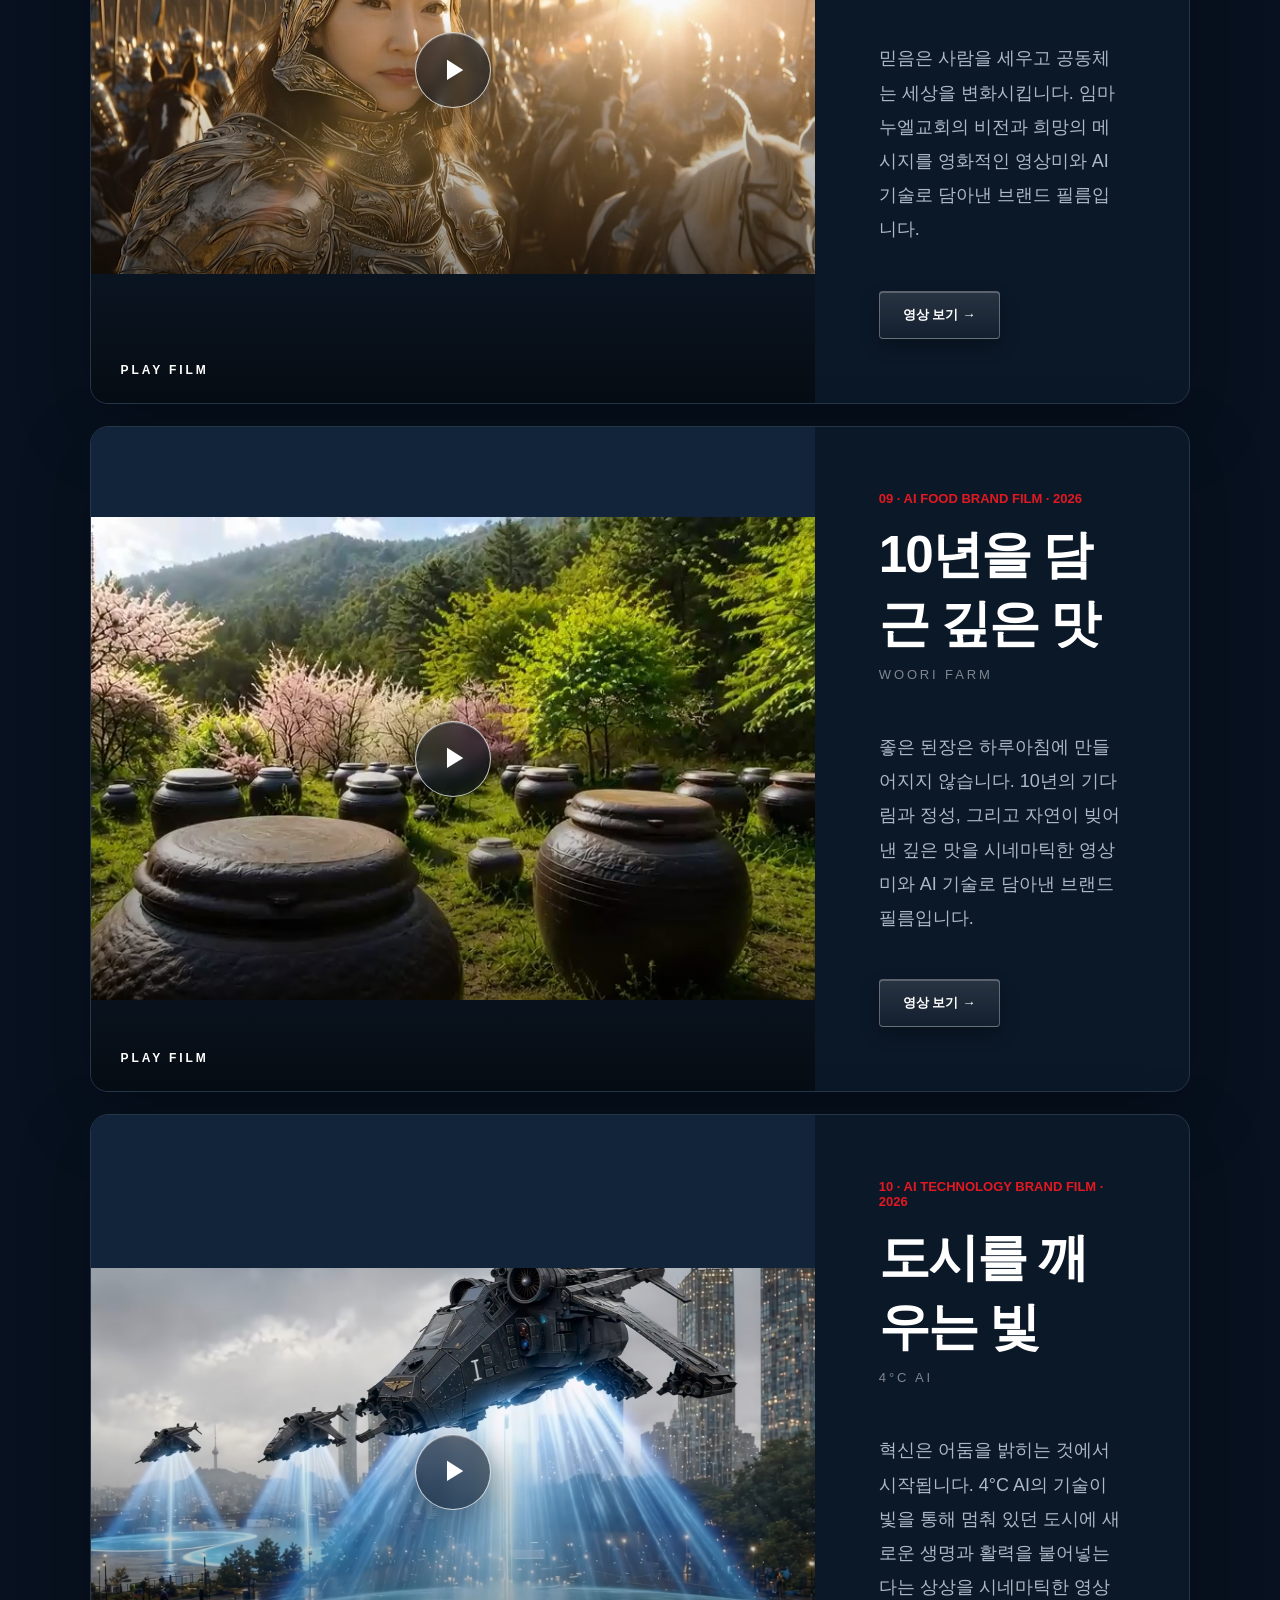
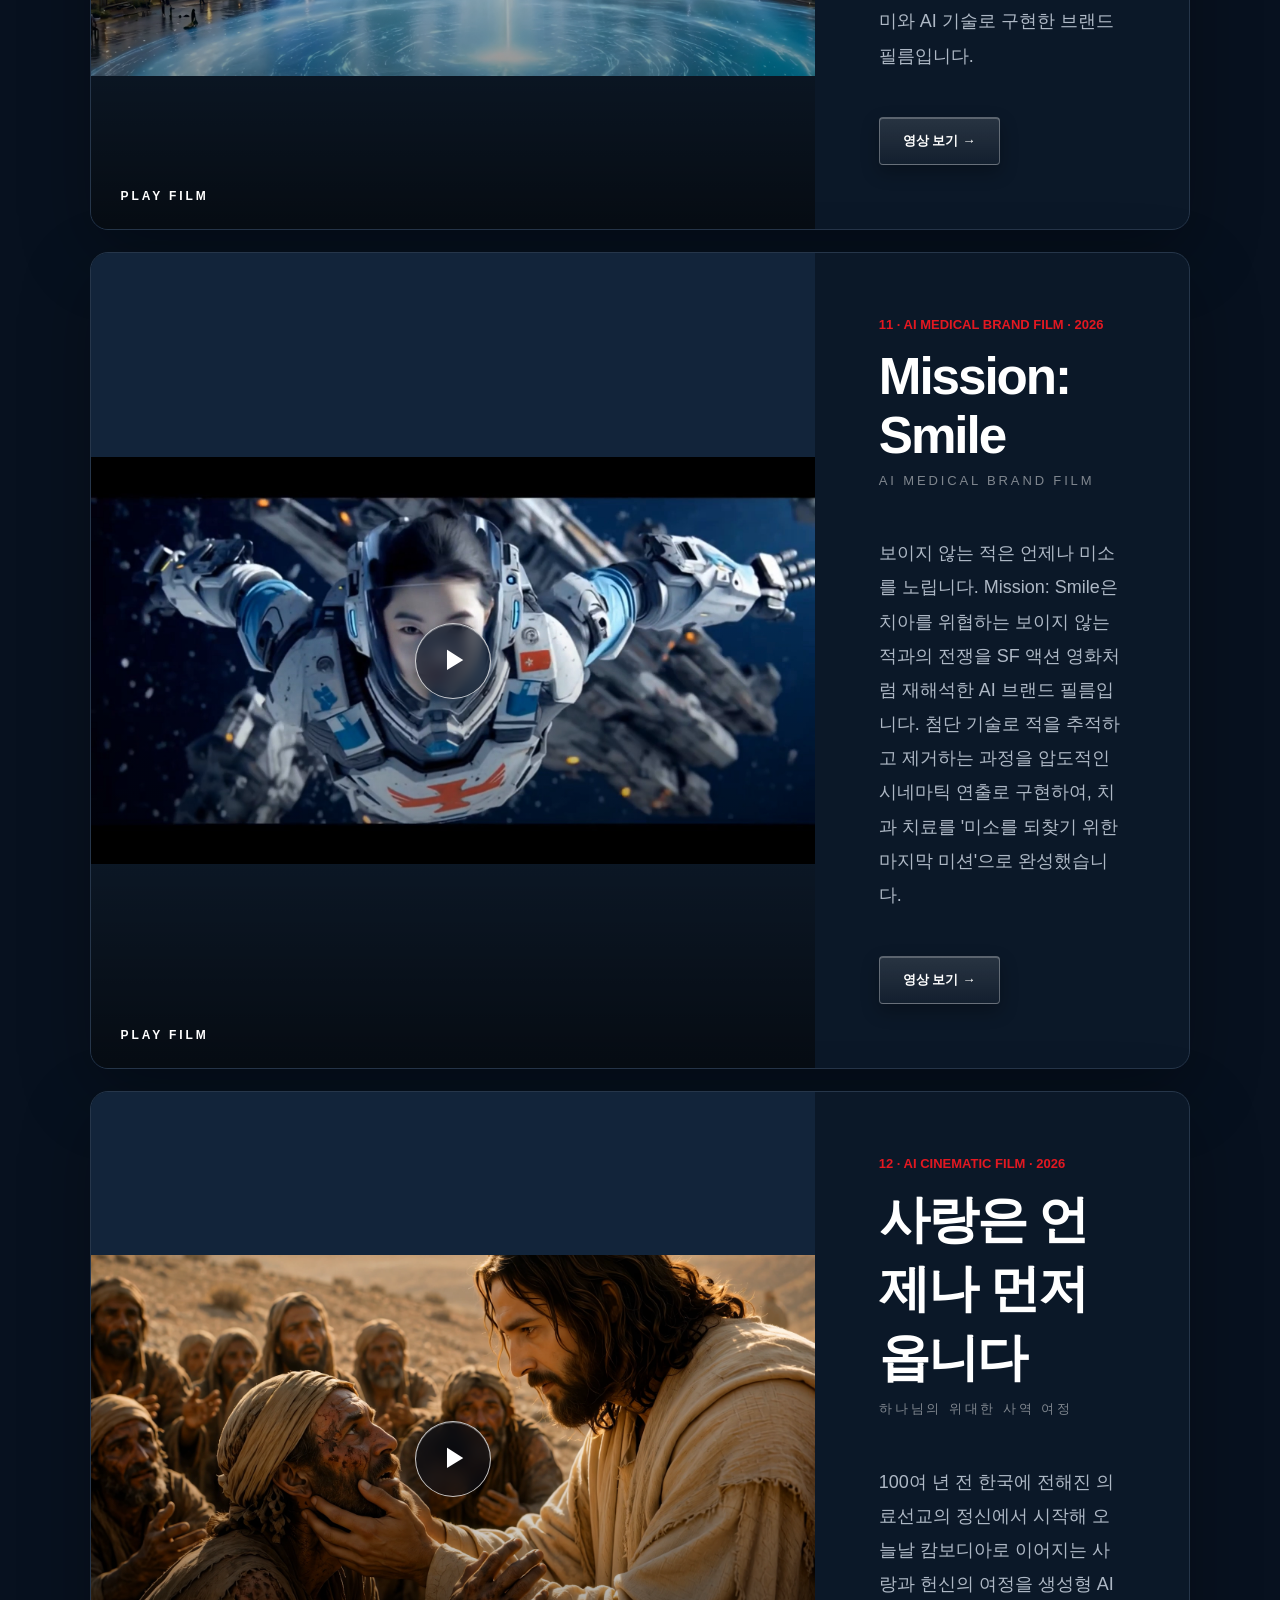
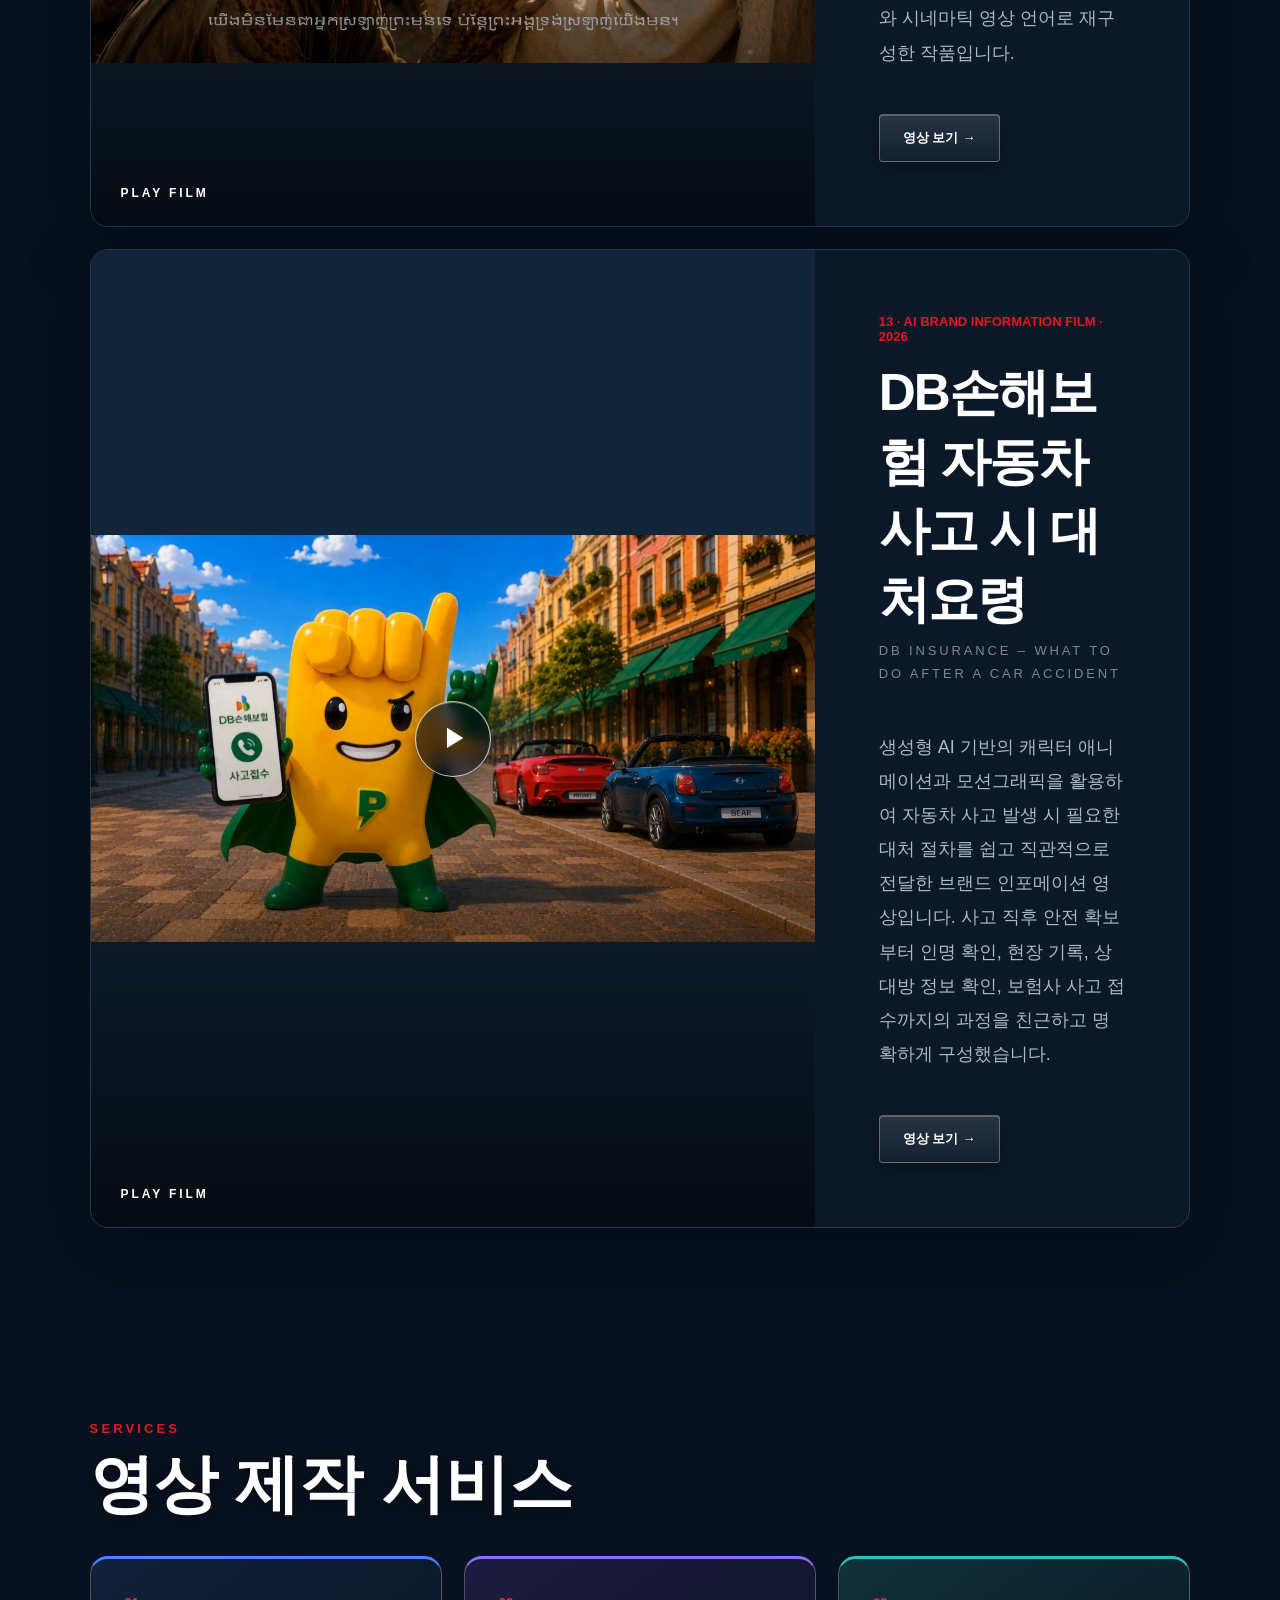
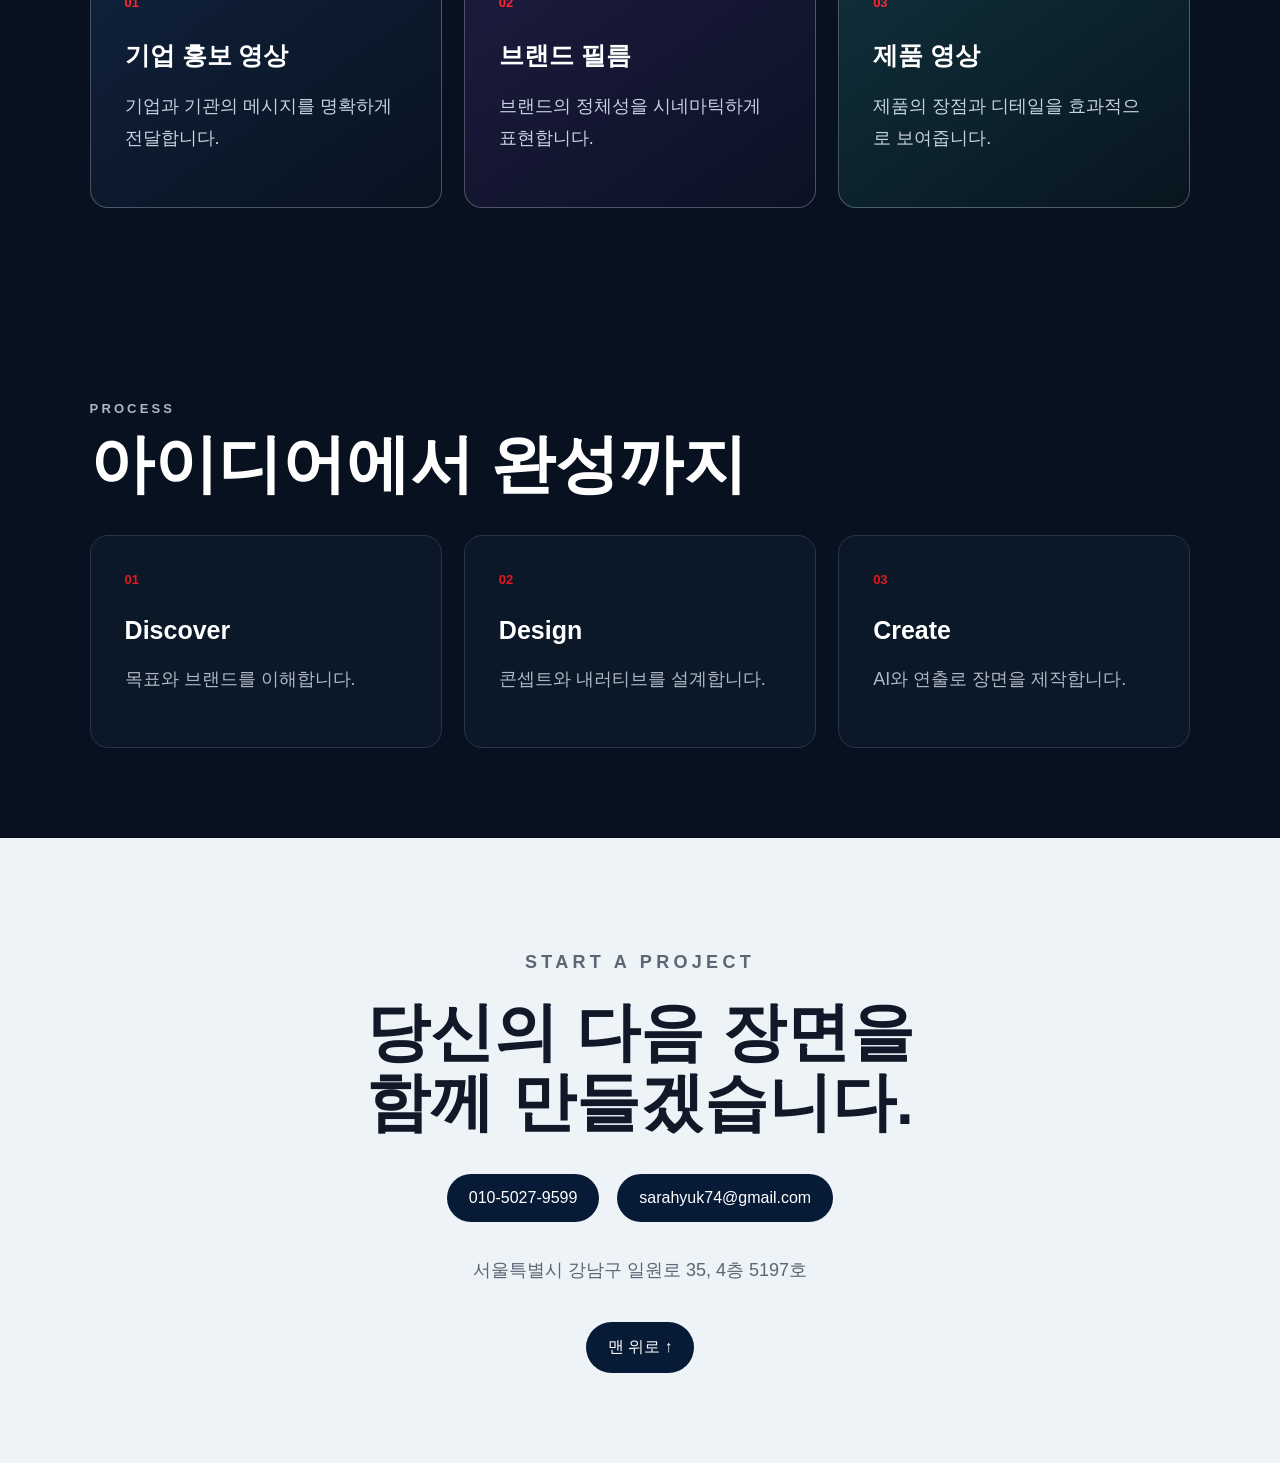
==== commit 33fc96c1: "Add files via upload" ====
--- a/index.html
+++ b/index.html
@@ -95,9 +95,23 @@
     font-size: 23px !important;
     letter-spacing: 10px !important;
     white-space: nowrap !important;
-     transform: translateX(8px) !important;
+     transform: translateX(-3px) !important;
   }
+    .wordmark-main em {
+  letter-spacing: 10px !important;
 }
+}
+  </style>
+
+  <style>
+    #showreelSection {position:relative;width:100%;padding:0;margin:0;background:#000;isolation:isolate;}
+    #showreelSection .showreel-screen {position:relative;width:100%;aspect-ratio:16/9;min-height:200px;}
+    #showreelPlayer {position:absolute;inset:0;display:block;width:100%;height:100%;border:0;}
+    #showreelSound {position:absolute;right:16px;bottom:16px;z-index:2;width:48px;height:48px;padding:0;border:1px solid rgba(255,255,255,.55);border-radius:50%;background:rgba(0,0,0,.5);color:#fff;font-size:23px;display:flex;align-items:center;justify-content:center;cursor:pointer;}
+    #showreelSound:disabled {opacity:.5;cursor:wait;}
+    #showreelSound:focus-visible {outline:3px solid #fff;outline-offset:3px;}
+    #showreelStatus {position:absolute;left:16px;bottom:16px;z-index:2;margin:0;color:#fff;background:rgba(0,0,0,.65);padding:8px 12px;font-size:14px;}
+    #showreelStatus[hidden] {display:none;}
   </style>
 </head>
 <body>
@@ -150,6 +164,18 @@
         <span>SCROLL</span>
         <b>⌄</b>
       </a>
+    </section>
+
+
+    <section id="showreelSection" aria-label="PLANET SIX STUDIO AI 쇼릴">
+      <div class="showreel-screen">
+        <iframe id="showreelPlayer" title="PLANET SIX STUDIO AI 시네마틱 쇼릴"
+          src="https://www.youtube.com/embed/zZ0t8Ic-n70?autoplay=1&amp;mute=1&amp;loop=1&amp;playlist=zZ0t8Ic-n70&amp;playsinline=1&amp;controls=1&amp;rel=0&amp;enablejsapi=1"
+          allow="autoplay; encrypted-media; picture-in-picture; fullscreen" allowfullscreen
+          referrerpolicy="strict-origin-when-cross-origin"></iframe>
+        <button id="showreelSound" type="button" aria-label="쇼릴 소리 켜기" aria-pressed="false" disabled>🔇</button>
+        <p id="showreelStatus" role="status" hidden></p>
+      </div>
     </section>
 
     <section class="section about-section" id="about">
@@ -249,21 +275,69 @@
       });
 
       window.addEventListener('resize', applyMobileMenuState);
-      const heroVideo = document.getElementById('heroVideo');
-const soundToggle = document.getElementById('soundToggle');
-
-if (heroVideo && soundToggle) {
-  soundToggle.addEventListener('click', function () {
-    heroVideo.muted = !heroVideo.muted;
-
-    if (heroVideo.muted) {
-   soundToggle.textContent = '🔇';
-    } else {
-soundToggle.textContent = '🔊';
+
     }
-  });
-}
-    }
+  </script>
+
+  <script>
+  (() => {
+    const hero = document.getElementById('heroVideo');
+    const heroButton = document.getElementById('soundToggle');
+    const reelButton = document.getElementById('showreelSound');
+    const status = document.getElementById('showreelStatus');
+    let reel, ready = false;
+    const syncHero = () => {
+      heroButton.textContent = hero.muted ? '🔇' : '🔊';
+      heroButton.setAttribute('aria-label', hero.muted ? '대문 소리 켜기' : '대문 소리 끄기');
+      heroButton.setAttribute('aria-pressed', String(!hero.muted));
+    };
+    const syncReel = () => {
+      const muted = !ready || reel.isMuted();
+      reelButton.textContent = muted ? '🔇' : '🔊';
+      reelButton.setAttribute('aria-label', muted ? '쇼릴 소리 켜기' : '쇼릴 소리 끄기');
+      reelButton.setAttribute('aria-pressed', String(!muted));
+    };
+    const muteReel = () => {if (ready) reel.mute(); syncReel();};
+    const muteAll = () => {hero.muted = true; syncHero(); muteReel();};
+    hero.addEventListener('volumechange', syncHero);
+    heroButton.addEventListener('click', () => {
+      hero.muted = !hero.muted;
+      if (!hero.muted) {muteReel(); hero.play().catch(() => {hero.muted = true; syncHero();});}
+      syncHero();
+    });
+    reelButton.addEventListener('click', () => {
+      if (!ready) return;
+      if (reel.isMuted()) {hero.muted = true; syncHero(); reel.unMute(); reel.setVolume(100); reel.playVideo();}
+      else reel.mute();
+      syncReel();
+    });
+    syncHero();
+    const init = () => {
+      if (reel) return;
+      reel = new YT.Player('showreelPlayer', {events: {
+        onReady: event => {ready = true; reelButton.disabled = false; event.target.mute(); event.target.playVideo(); syncReel();},
+        onStateChange: event => {
+          if (event.data === YT.PlayerState.PLAYING) {status.hidden = true; if (!reel.isMuted()) {hero.muted = true; syncHero();}}
+          if (event.data === YT.PlayerState.ENDED) {reel.seekTo(0); reel.playVideo();}
+          syncReel();
+        },
+        onAutoplayBlocked: () => {status.textContent = '재생 버튼을 눌러 영상을 시작해주세요.'; status.hidden = false;},
+        onError: () => {status.textContent = '영상을 불러오지 못했습니다. 유튜브 공개 및 퍼가기 설정을 확인해주세요.'; status.hidden = false; reelButton.disabled = true;}
+      }});
+    };
+    const iframe = document.getElementById('showreelPlayer');
+    const url = new URL(iframe.src);
+    if (location.protocol === 'https:' || location.protocol === 'http:') url.searchParams.set('origin', location.origin);
+    iframe.src = url.toString();
+    const previousReady = window.onYouTubeIframeAPIReady;
+    window.onYouTubeIframeAPIReady = () => {if (typeof previousReady === 'function') previousReady(); init();};
+    if (window.YT && window.YT.Player) init();
+    else {const tag = document.createElement('script'); tag.src = 'https://www.youtube.com/iframe_api'; tag.onerror = () => {status.textContent = '영상의 재생 버튼을 이용해주세요.'; status.hidden = false;}; document.head.appendChild(tag);}
+    const modal = document.querySelector('.video-modal');
+    if (modal) new MutationObserver(() => {if (modal.classList.contains('is-open')) muteAll();}).observe(modal, {attributes:true, attributeFilter:['class']});
+    document.addEventListener('visibilitychange', () => {if (document.hidden) muteAll();});
+    if ('IntersectionObserver' in window) new IntersectionObserver(entries => {entries.forEach(entry => {if (!entry.isIntersecting) {if (entry.target.id === 'top') {hero.muted = true; syncHero();} else muteReel();}});}, {threshold:0}).observe(document.getElementById('showreelSection'));
+  })();
   </script>
 </body>
 </html>
--- a/styles.css
+++ b/styles.css
@@ -40,7 +40,7 @@
 .dark .cards article,.dark .work-card{border-color:#26364a;background:#0b1828}
 .cards span,.work-card .work-no{font-size:13px;color:var(--red);font-weight:700}
 .cards h3,.work-card h3{font-size:25px;margin:28px 0 10px}
-.work-card{display:flex;flex-direction:column;overflow:hidden;padding:0}.work-thumb{width:100%;aspect-ratio:16/9;object-fit:cover;background:#12243a;display:block}.work-body{padding:24px}.work-link{display:inline-block;margin-top:10px;color:#fff;text-decoration:none;border-bottom:1px solid rgba(255,255,255,.5)}.work-placeholder{display:grid;place-items:center;color:#8796aa;font-size:14px}
+.work-card{display:flex;flex-direction:column;overflow:hidden;padding:0}.work-thumb{width:100%;aspect-ratio:16/9;object-fit:contain;background:#12243a;display:block}.work-body{padding:24px}.work-link{display:inline-block;margin-top:10px;color:#fff;text-decoration:none;border-bottom:1px solid rgba(255,255,255,.5)}.work-placeholder{display:grid;place-items:center;color:#8796aa;font-size:14px}
 .contact{background:#eef3f8;text-align:center}.contact-links{display:flex;justify-content:center;gap:18px;flex-wrap:wrap;margin:32px 0}.contact-links a,.top-link{display:inline-block;padding:15px 22px;border-radius:999px;text-decoration:none;color:#fff;background:var(--navy)}.top-link{margin-top:18px}
 @media(max-width:1050px){
   .hero{height:680px;min-height:680px}
@@ -53,7 +53,7 @@
   .brand{width:128px;left:20px;top:20px}
   .hero-nav{right:18px;top:26px;gap:14px}.hero-nav a{font-size:11px}.hero-nav a:nth-child(3),.hero-nav a:nth-child(4){display:none}
   .hero-panel{top:21%;width:calc(100% - 32px);padding:28px 18px 26px;border-radius:18px}
-  .wordmark-main{font-size:34px;letter-spacing:.11em}.wordmark-main em{letter-spacing:.10em}.wordmark-sub{font-size:15px;letter-spacing:.72em;padding-left:.72em;margin-top:14px}
+  .wordmark-main{font-size:34px;letter-spacing:.11em}.wordmark-main em{letter-spacing:.50em}.wordmark-sub{font-size:15px;letter-spacing:.72em;padding-left:.72em;margin-top:14px}
   .hero-copy{font-size:16px;letter-spacing:.06em;margin-top:25px}.hero-copy-sub{margin-top:8px}
   .hero-actions{gap:10px;margin-top:22px}.button{width:50%;height:52px;font-size:15px;gap:10px}
   .hero-car{width:88vw;right:-18vw;bottom:1%}
@@ -103,7 +103,7 @@
   box-shadow:0 20px 48px rgba(0,0,0,.28);
   backdrop-filter:blur(5px);
 }
-.wordmark-main{font-size:clamp(36px,3.35vw,55px);letter-spacing:.50em;position:relative;left:6px}
+.wordmark-main{font-size:clamp(36px,3.35vw,55px);letter-spacing:.50em;position:relative;left:12px}
 .wordmark-sub{margin-top:14px;font-size:clamp(14px,1.2vw,20px);letter-spacing:.9em;padding-left:.9em}
 .hero-copy{margin-top:22px;font-size:clamp(15px,1.15vw,19px)}
 .hero-copy-sub{margin-top:7px}
@@ -301,7 +301,7 @@
   width:100%;
   height:100%;
   min-height:430px;
-  object-fit:cover;
+  object-fit:contain;
   transition:transform .65s ease,filter .65s ease;
 }
 .work-media:hover .work-thumb{
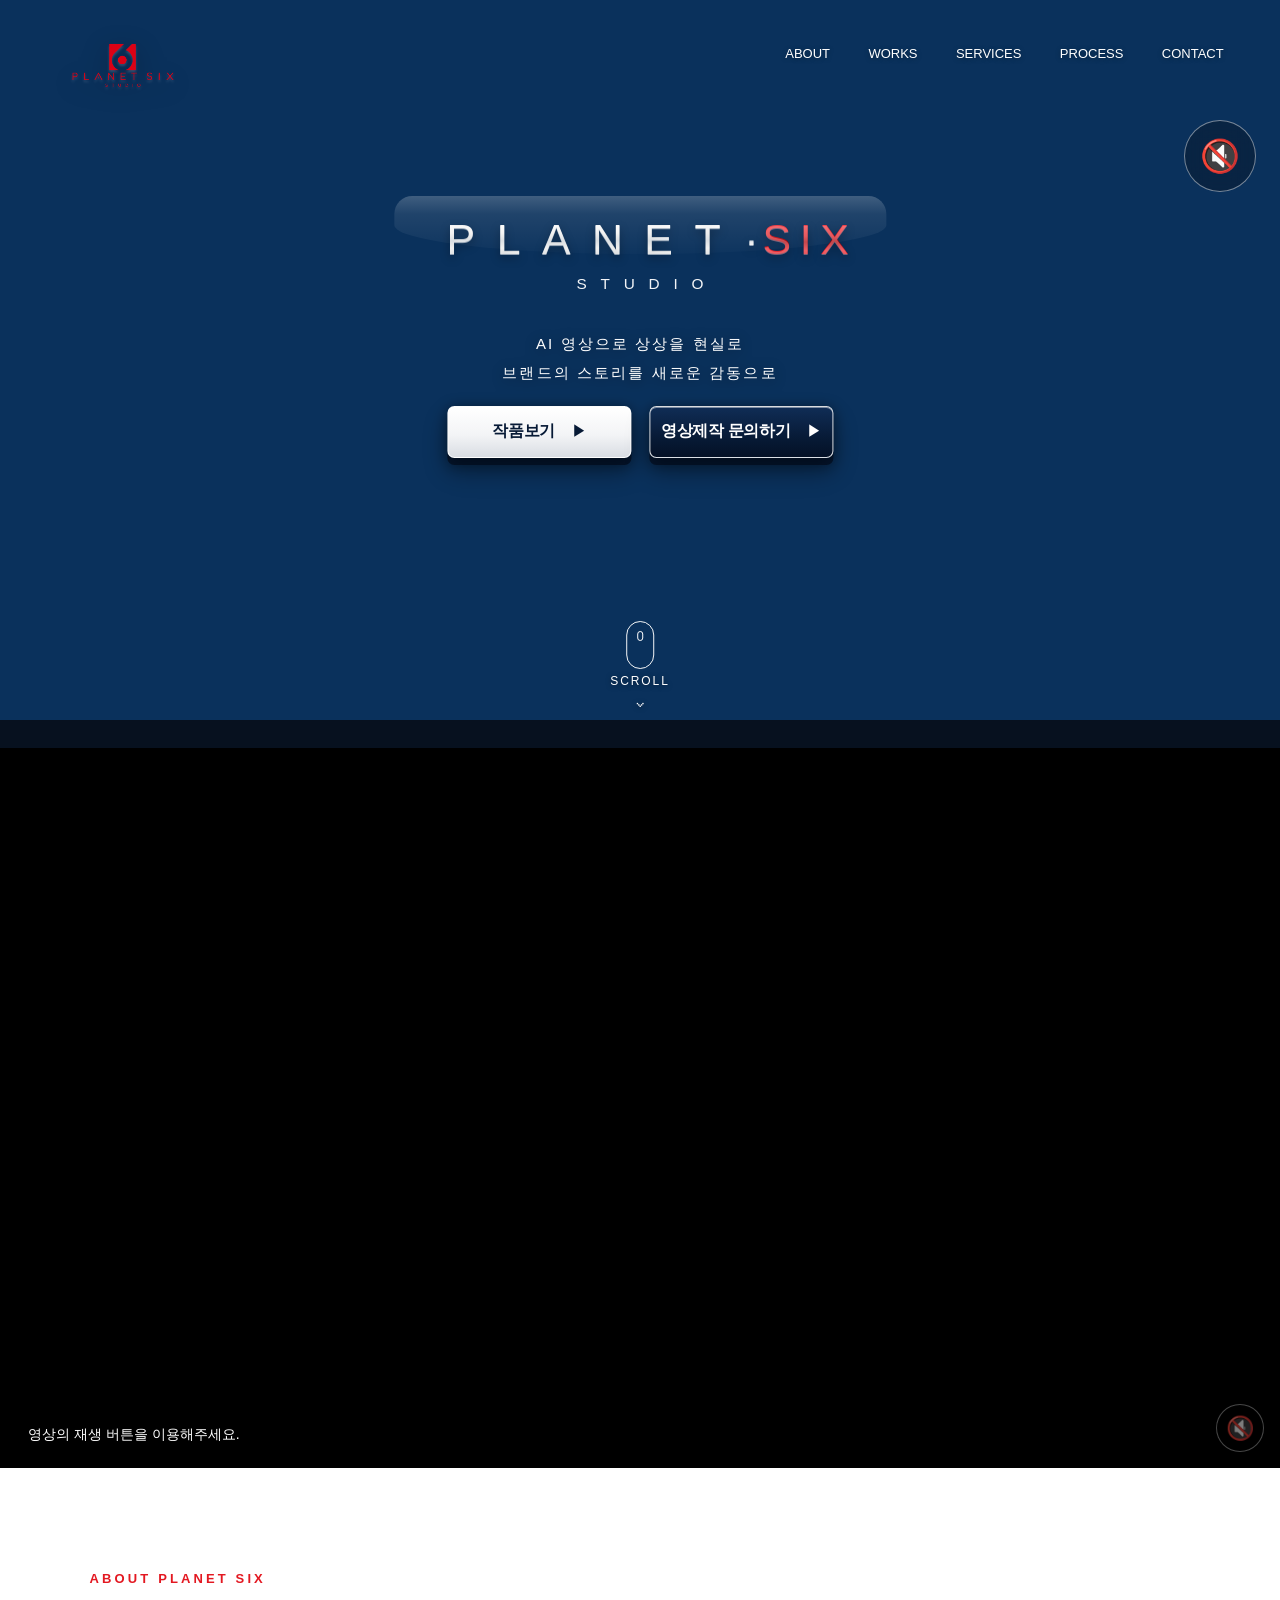
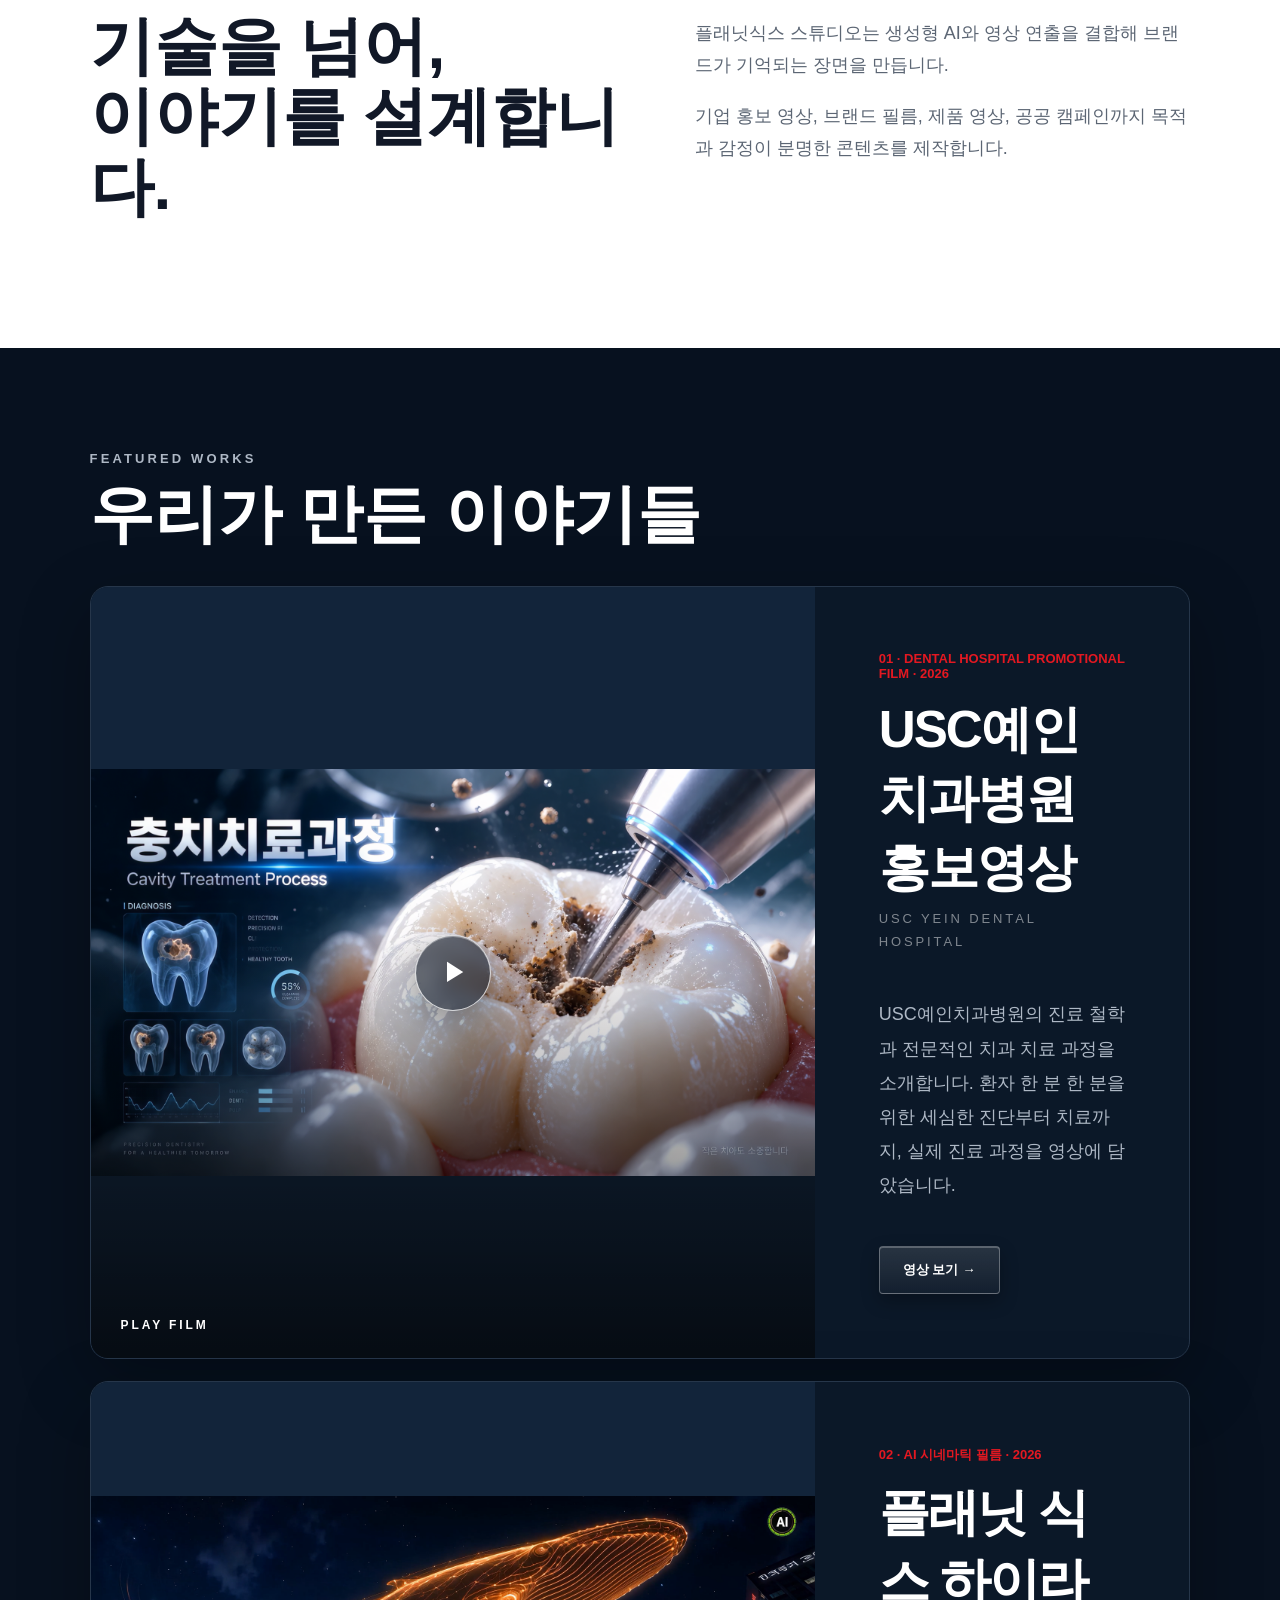
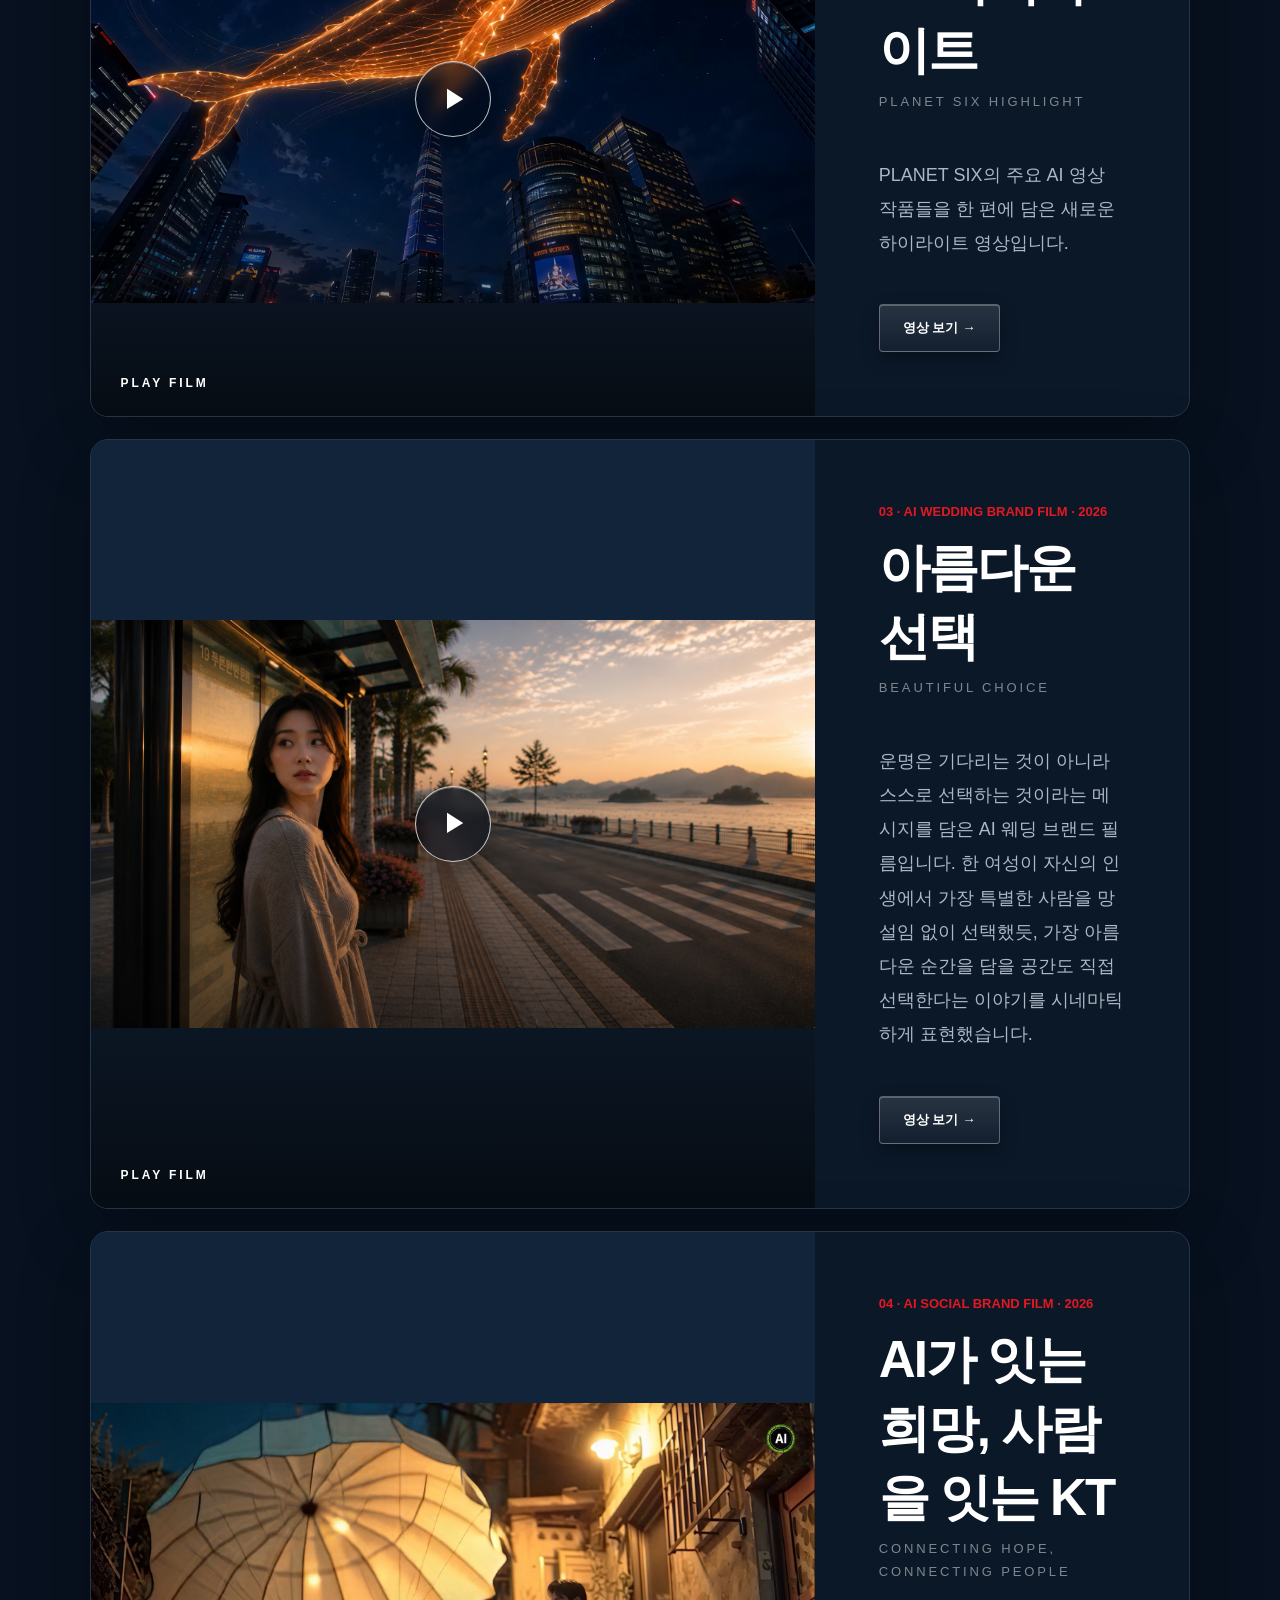
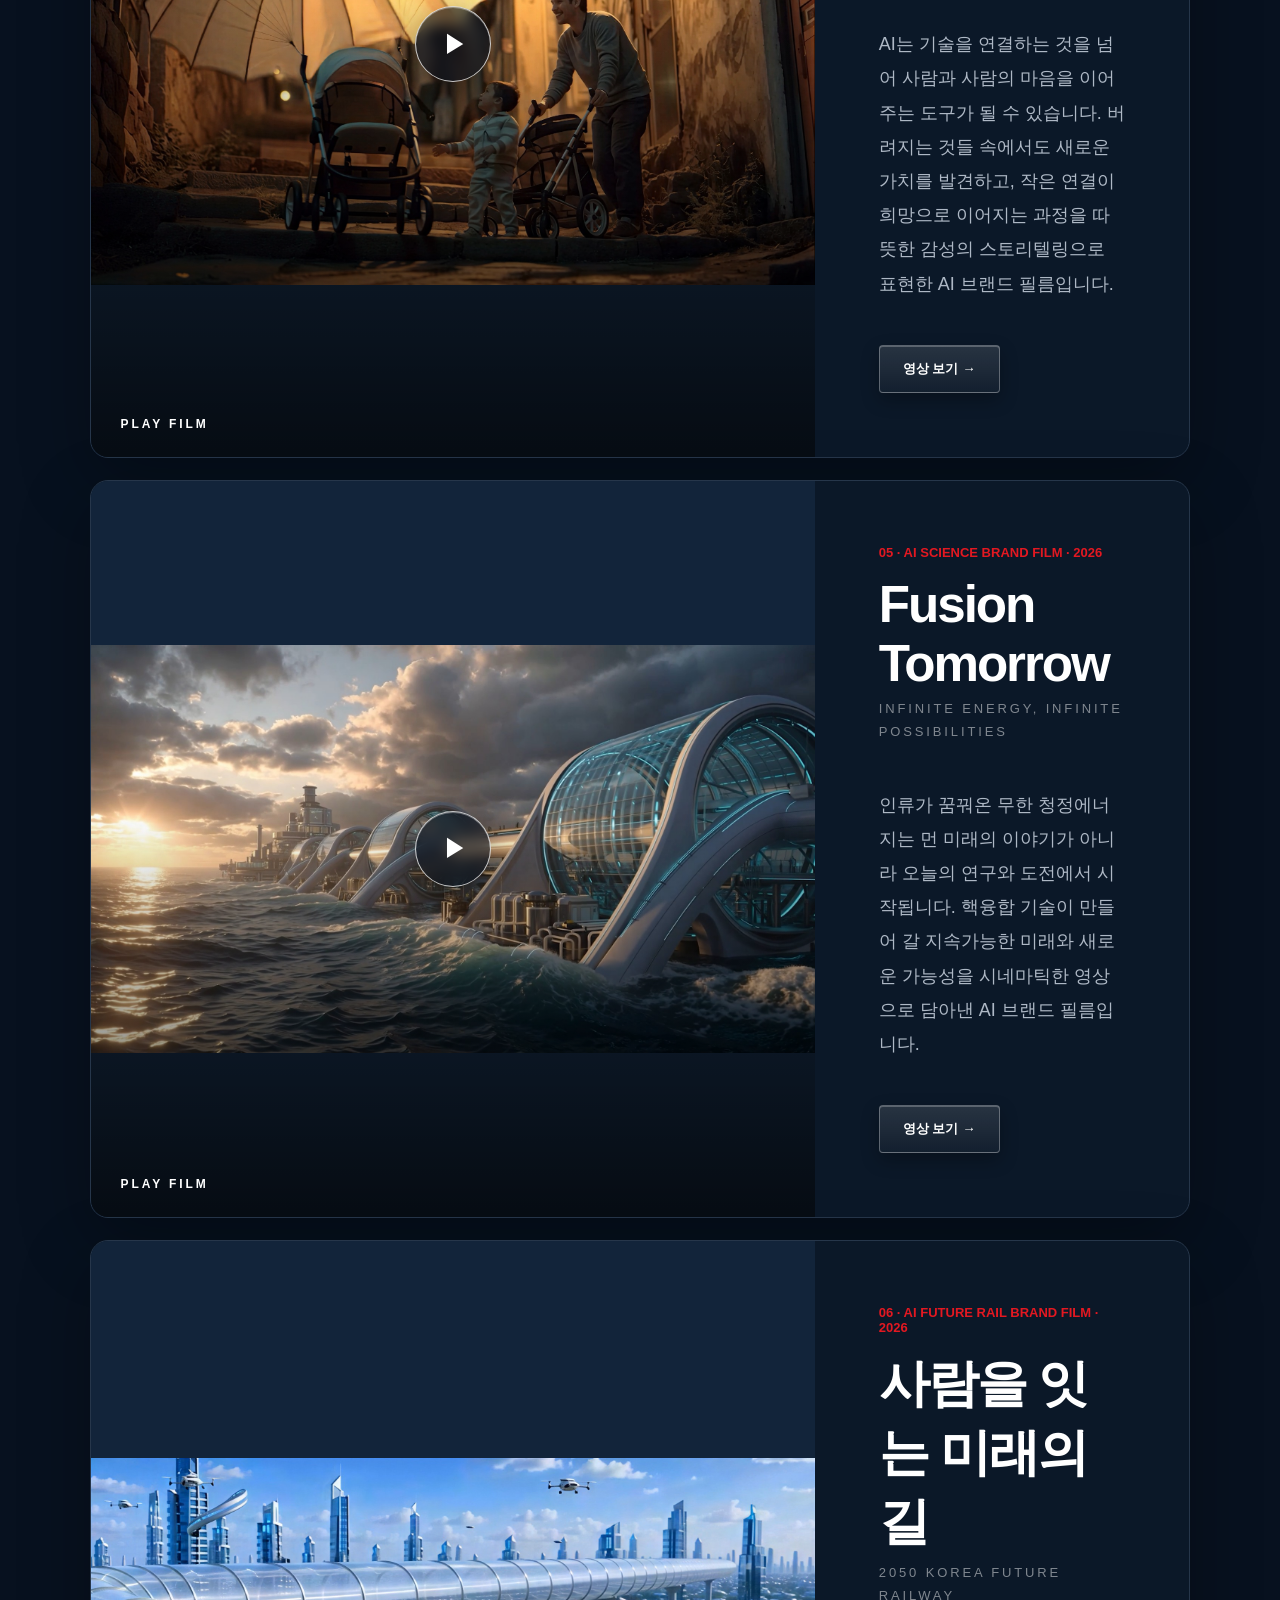
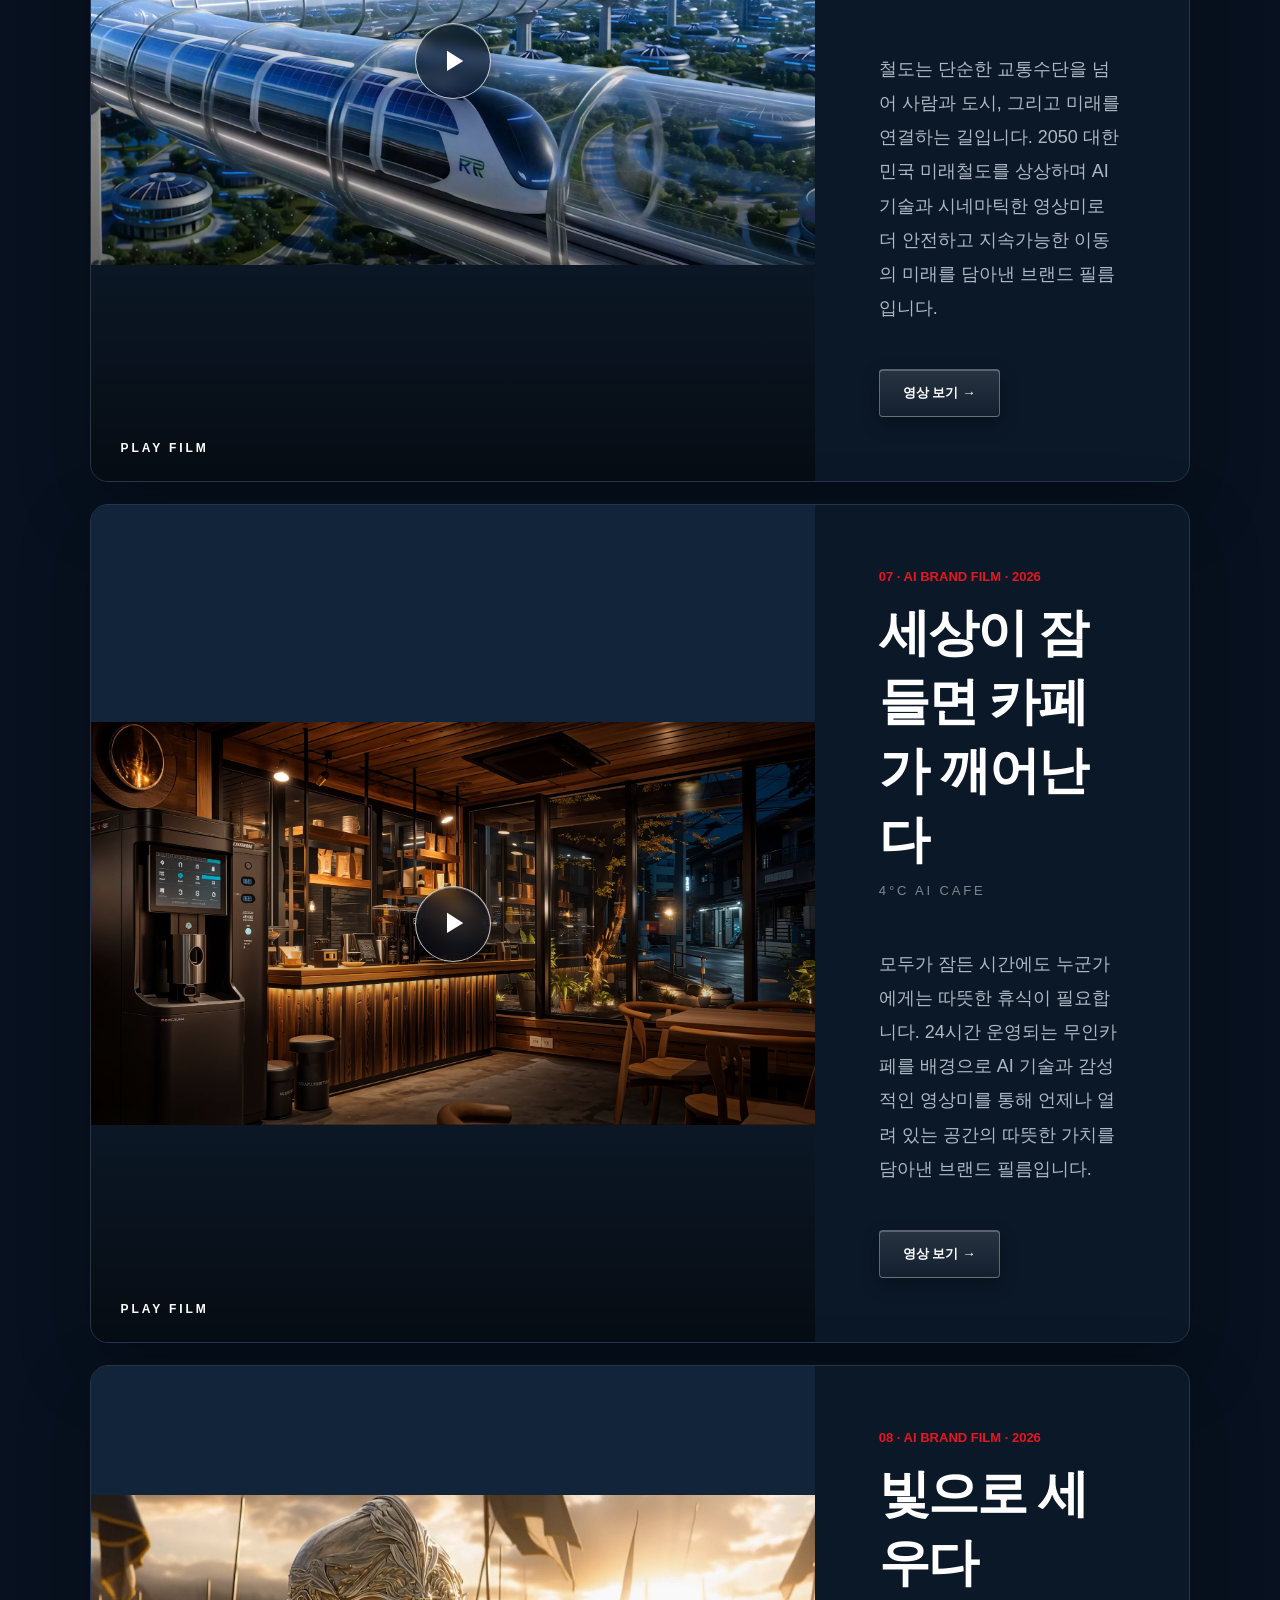
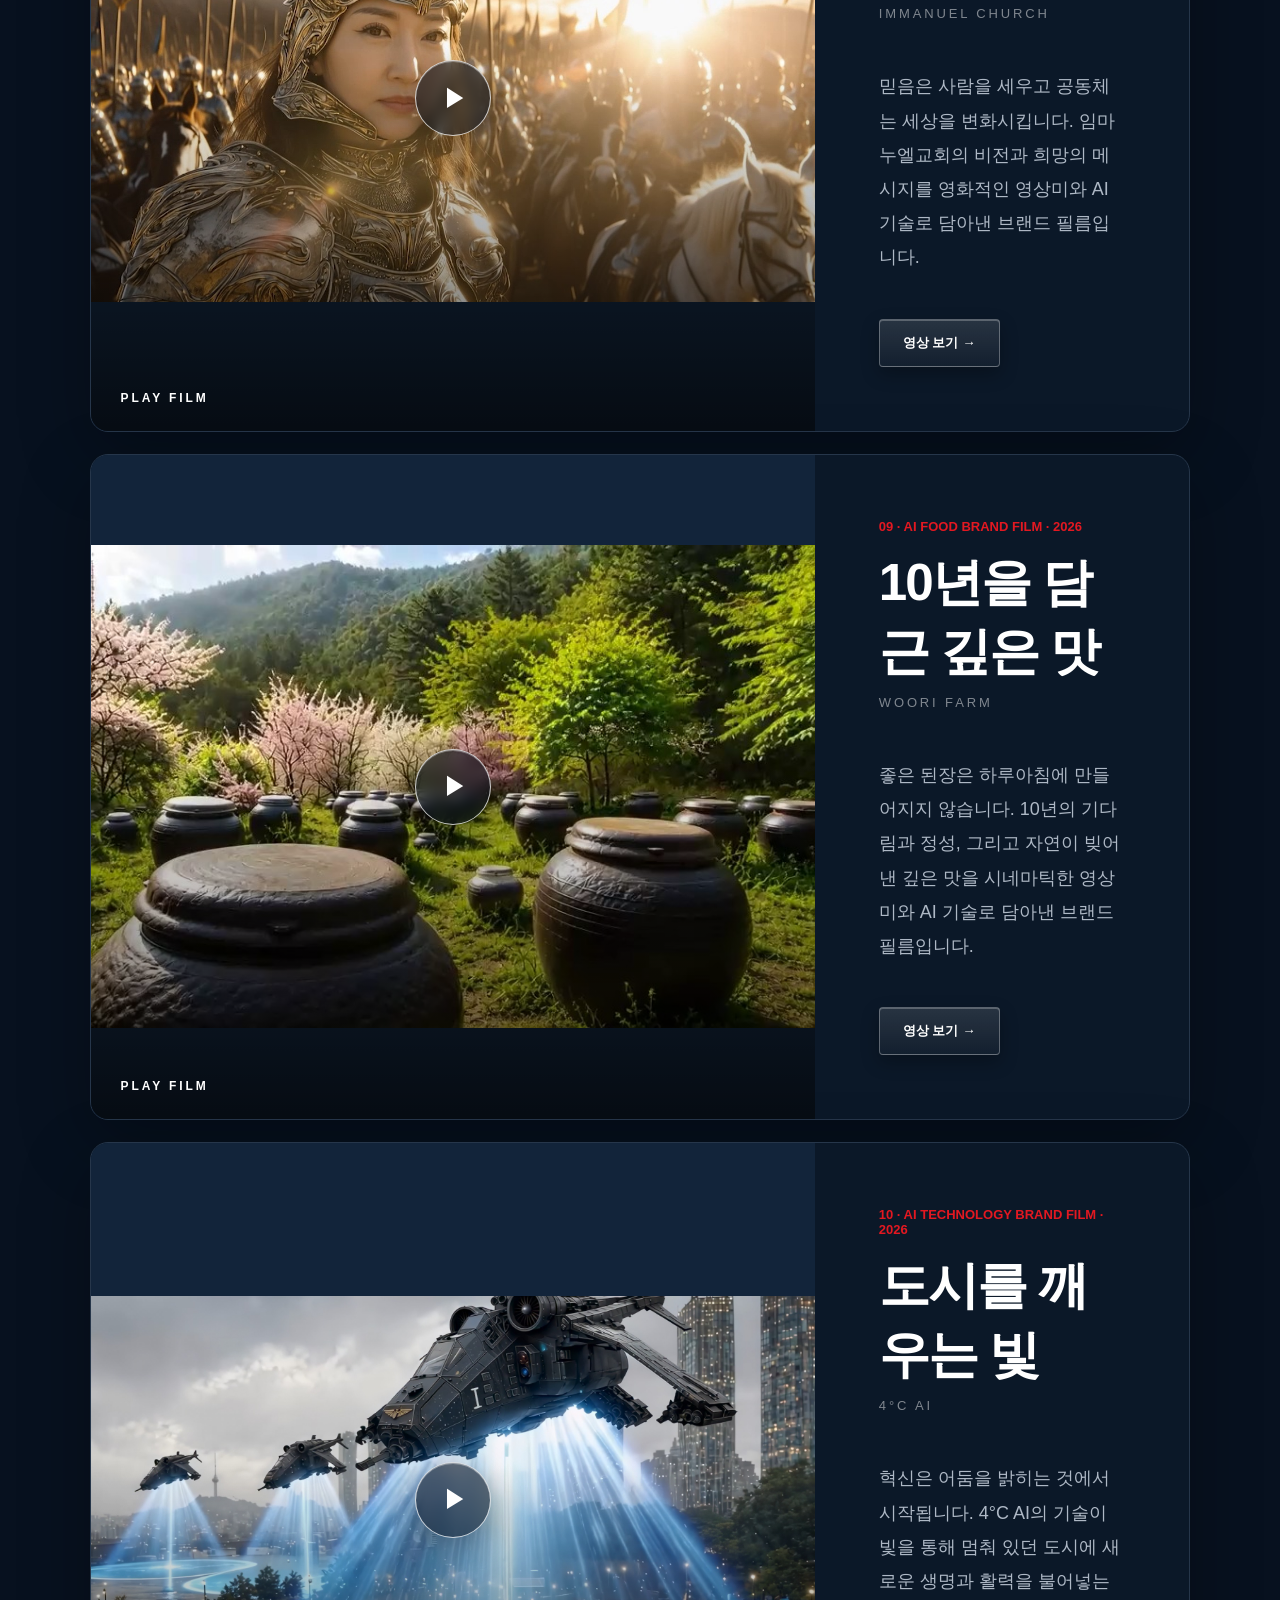
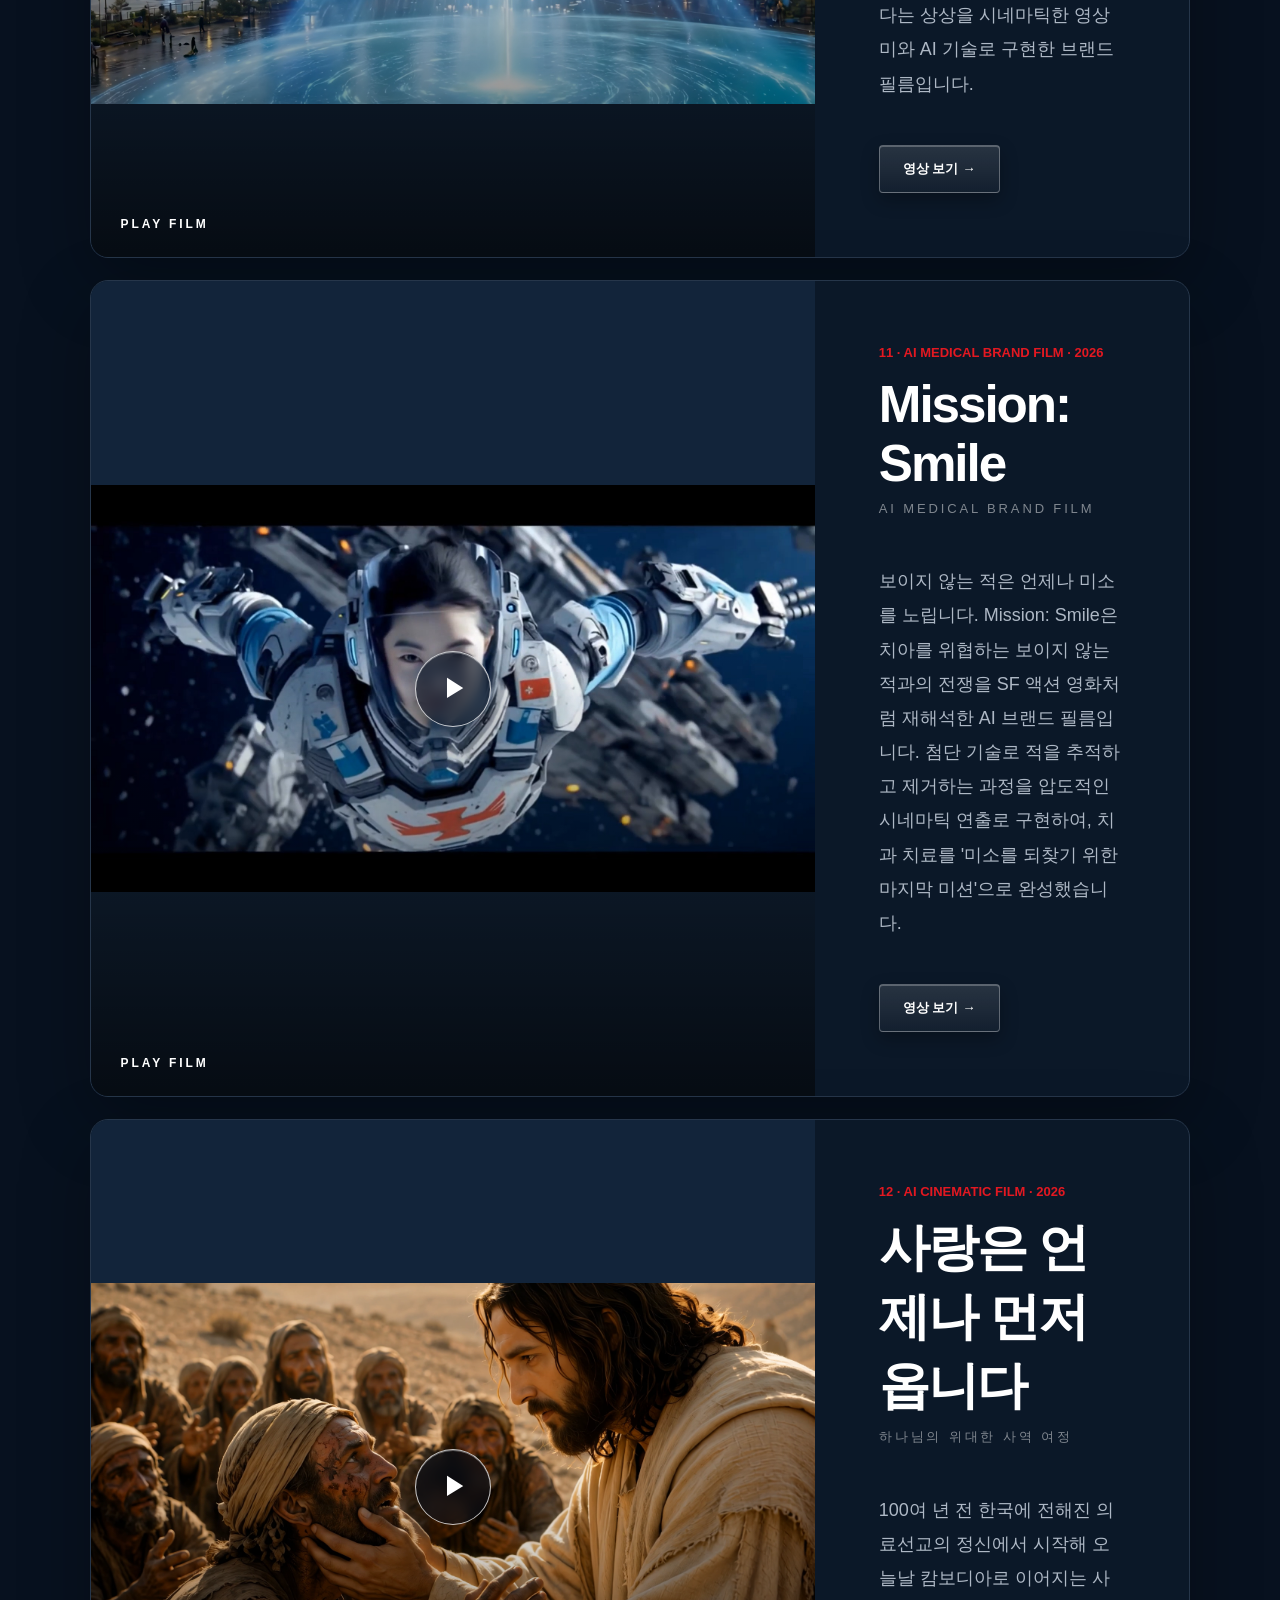
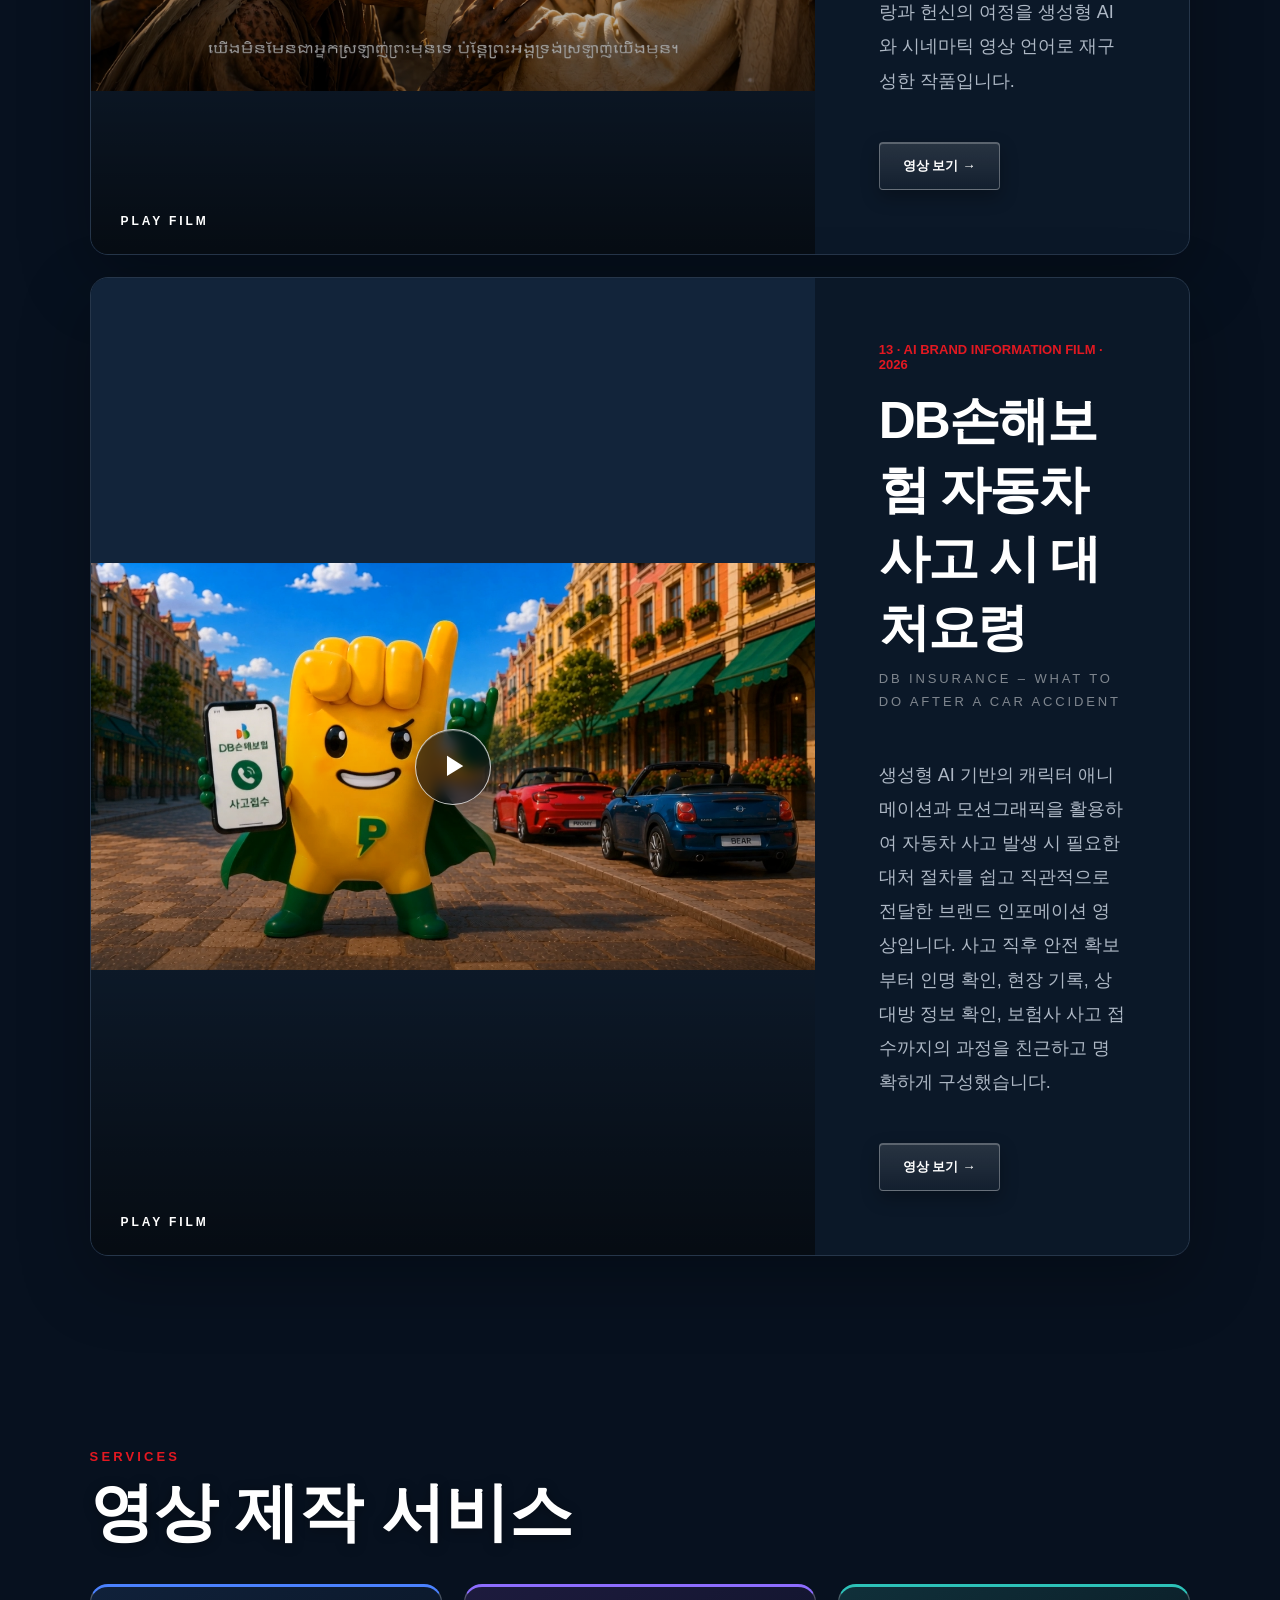
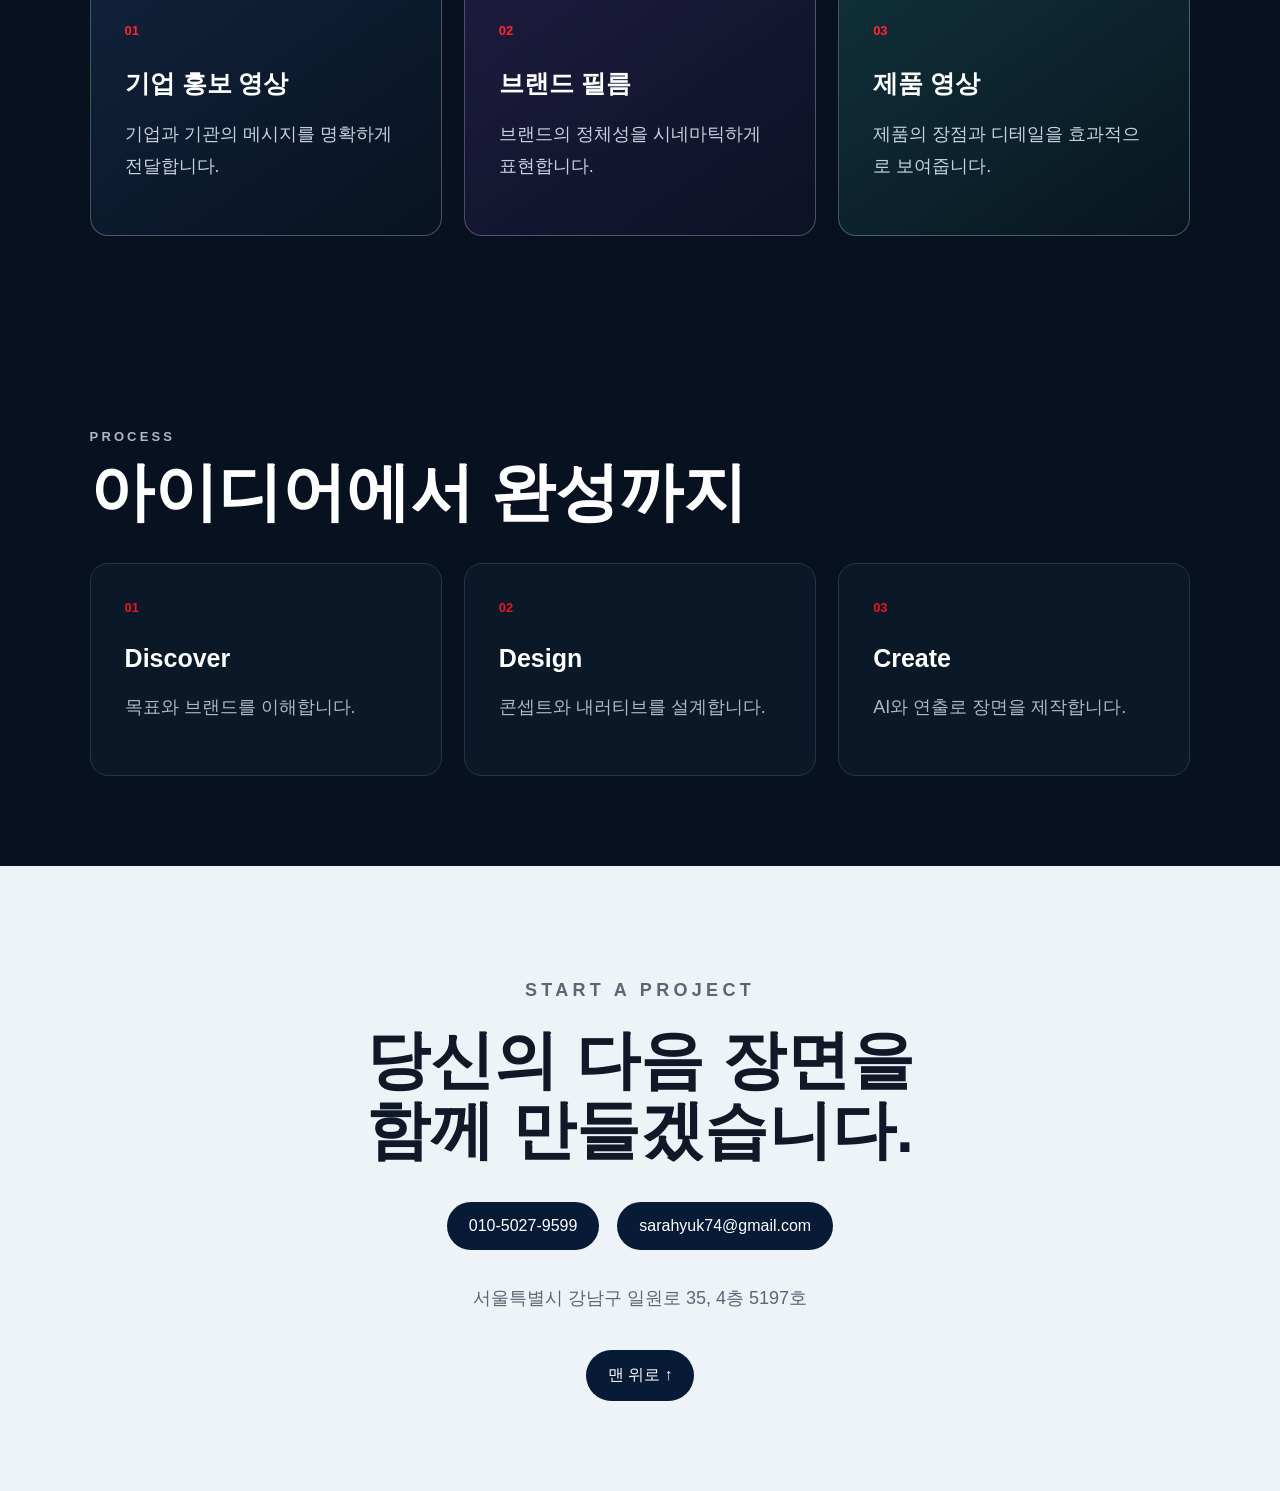
==== commit e0fa770b: "Add files via upload" ====
--- a/index.html
+++ b/index.html
@@ -104,7 +104,7 @@
   </style>
 
   <style>
-    #showreelSection {position:relative;width:100%;padding:0;margin:0;background:#000;isolation:isolate;}
+    #showreelSection {position:relative;width:100%;padding:0;margin:28px 0 0;background:#000;isolation:isolate;}
     #showreelSection .showreel-screen {position:relative;width:100%;aspect-ratio:16/9;min-height:200px;}
     #showreelPlayer {position:absolute;inset:0;display:block;width:100%;height:100%;border:0;}
     #showreelSound {position:absolute;right:16px;bottom:16px;z-index:2;width:48px;height:48px;padding:0;border:1px solid rgba(255,255,255,.55);border-radius:50%;background:rgba(0,0,0,.5);color:#fff;font-size:23px;display:flex;align-items:center;justify-content:center;cursor:pointer;}
@@ -298,6 +298,8 @@
       reelButton.setAttribute('aria-pressed', String(!muted));
     };
     const muteReel = () => {if (ready) reel.mute(); syncReel();};
+    // YouTube audio commands update asynchronously; keep the icon in sync.
+    setInterval(syncReel, 300);
     const muteAll = () => {hero.muted = true; syncHero(); muteReel();};
     hero.addEventListener('volumechange', syncHero);
     heroButton.addEventListener('click', () => {
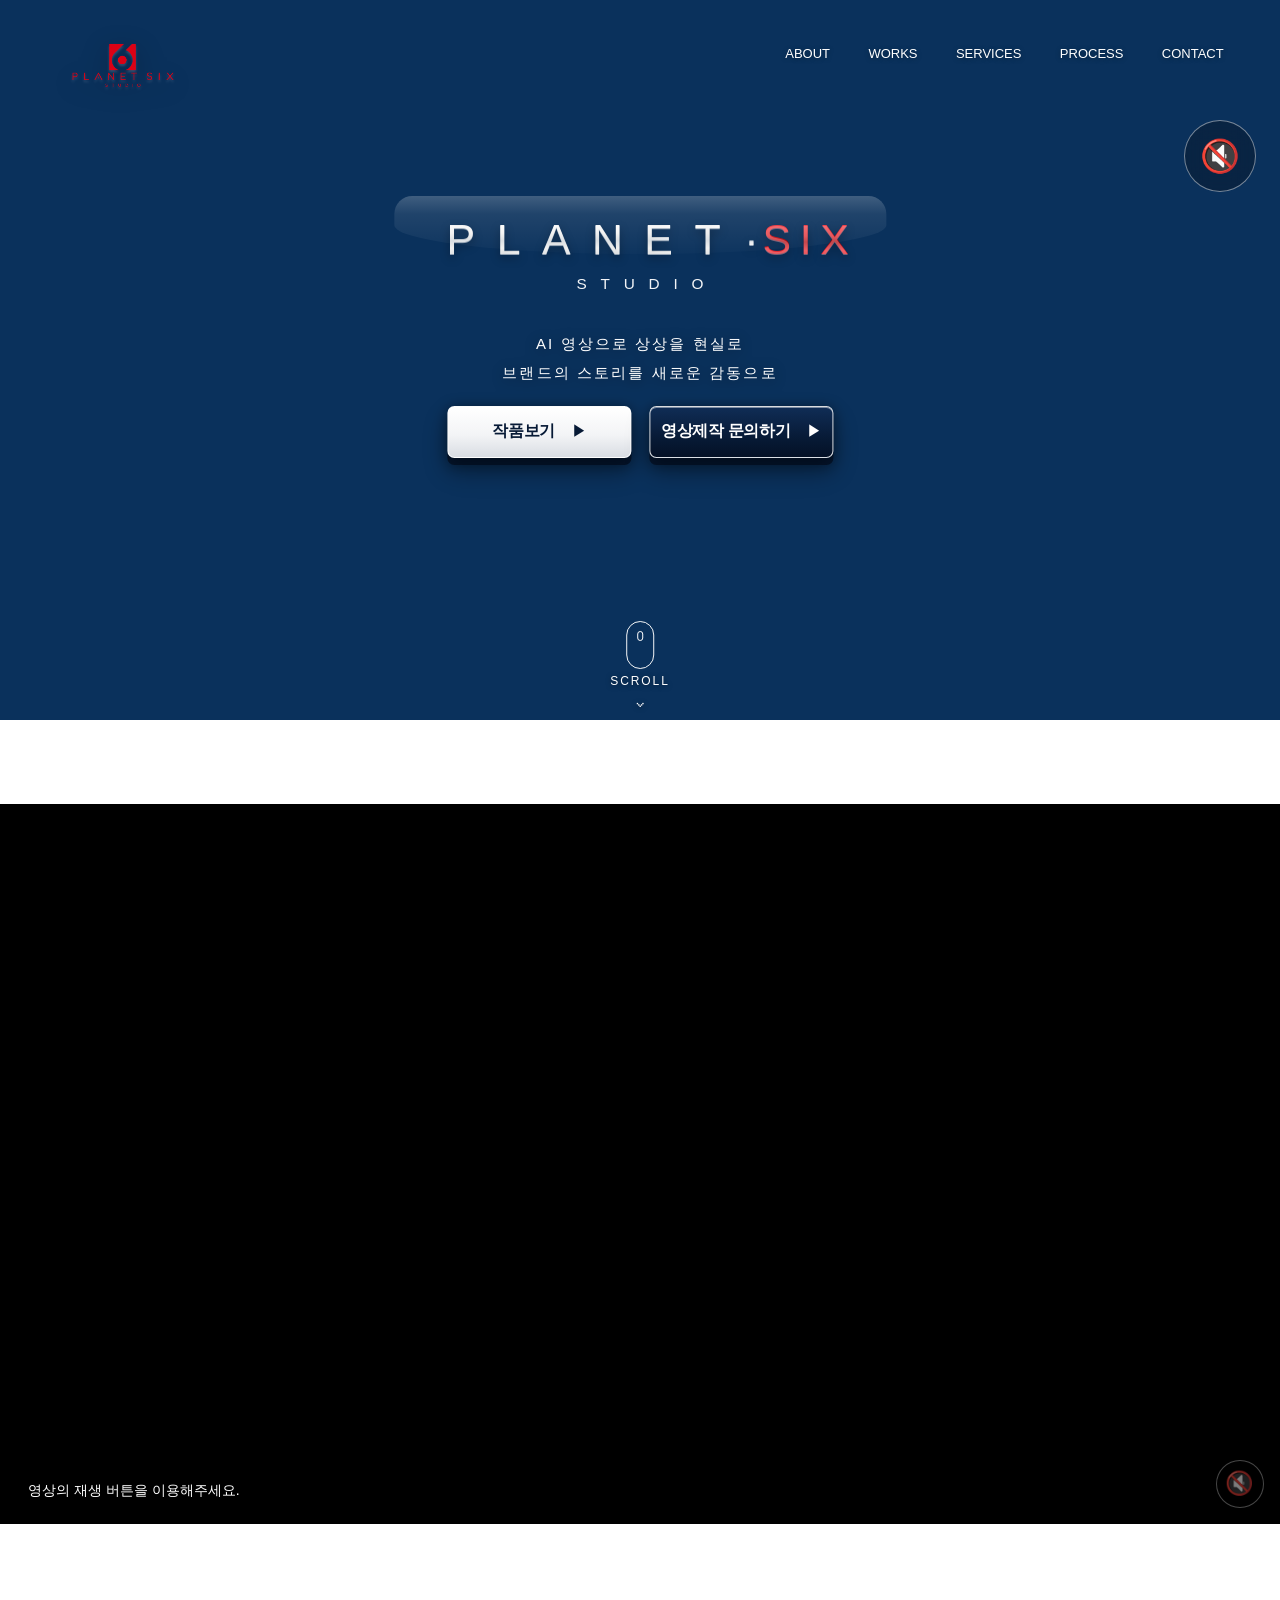
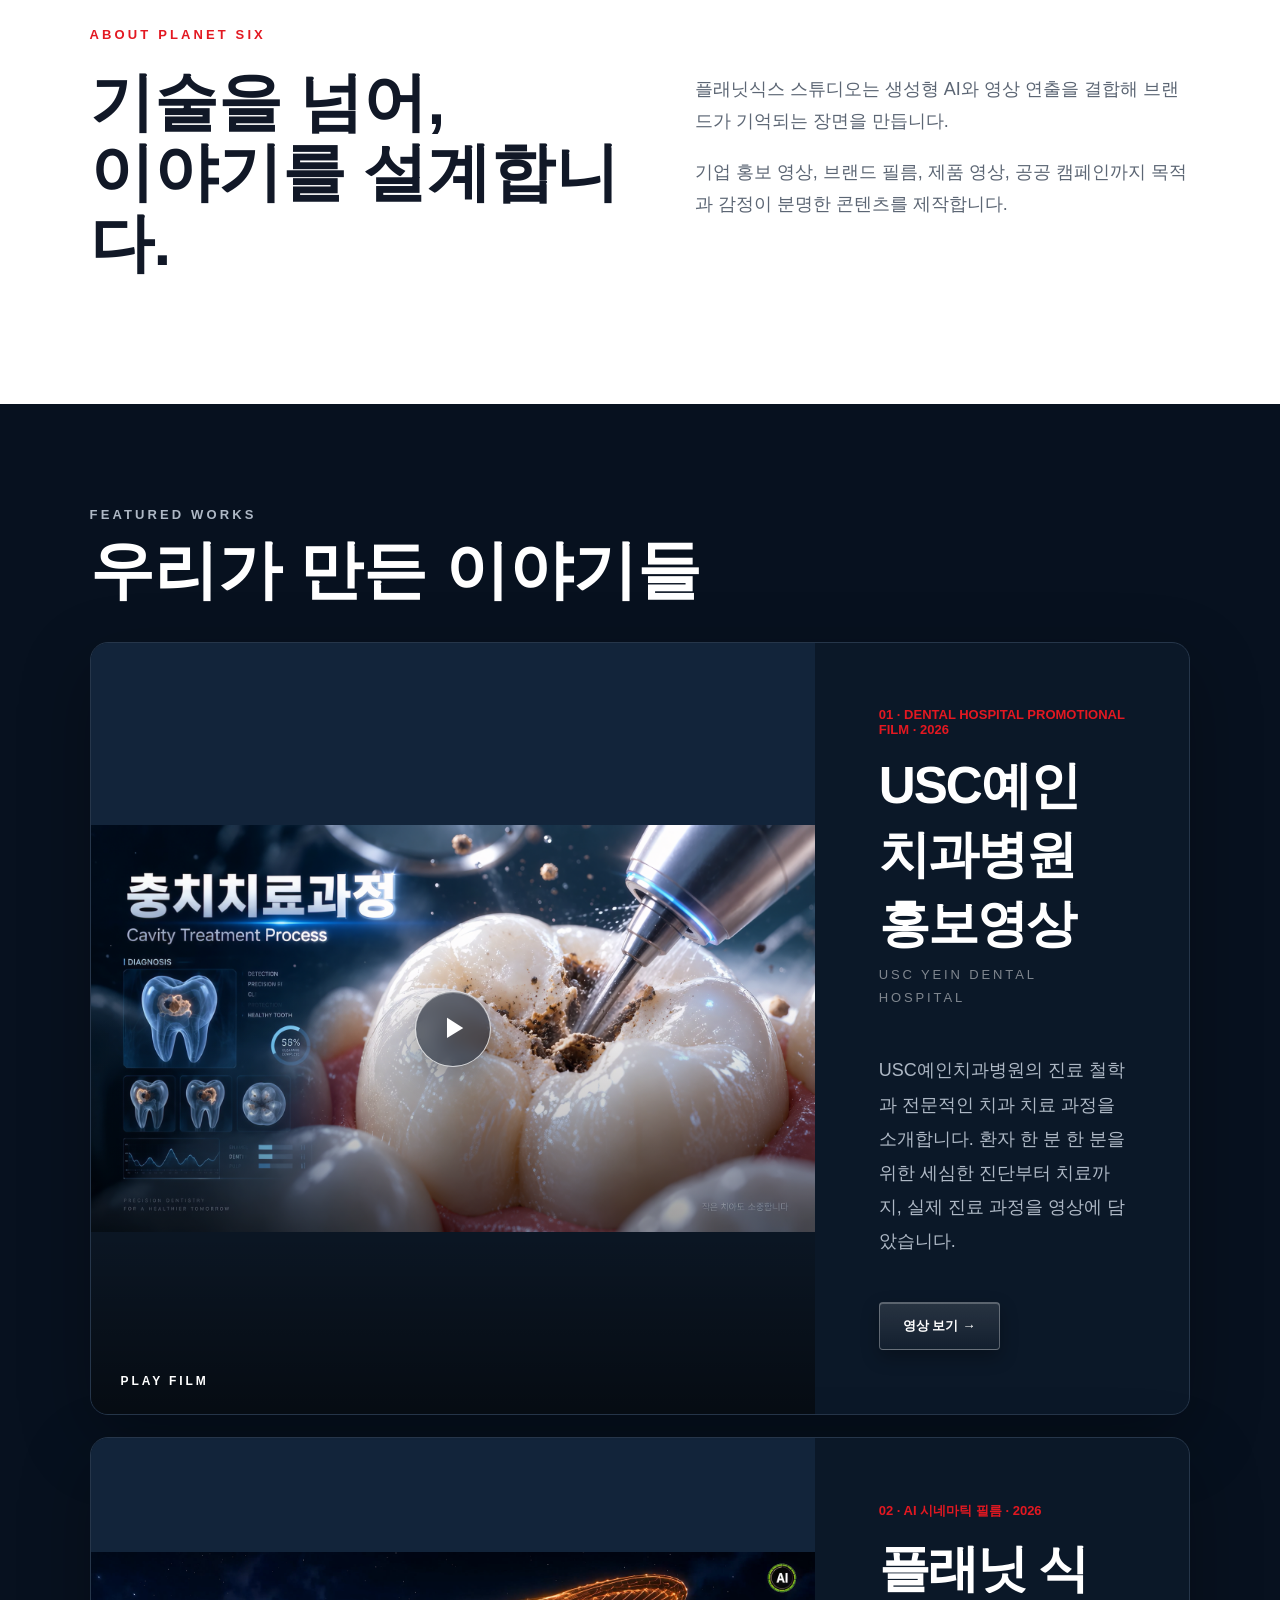
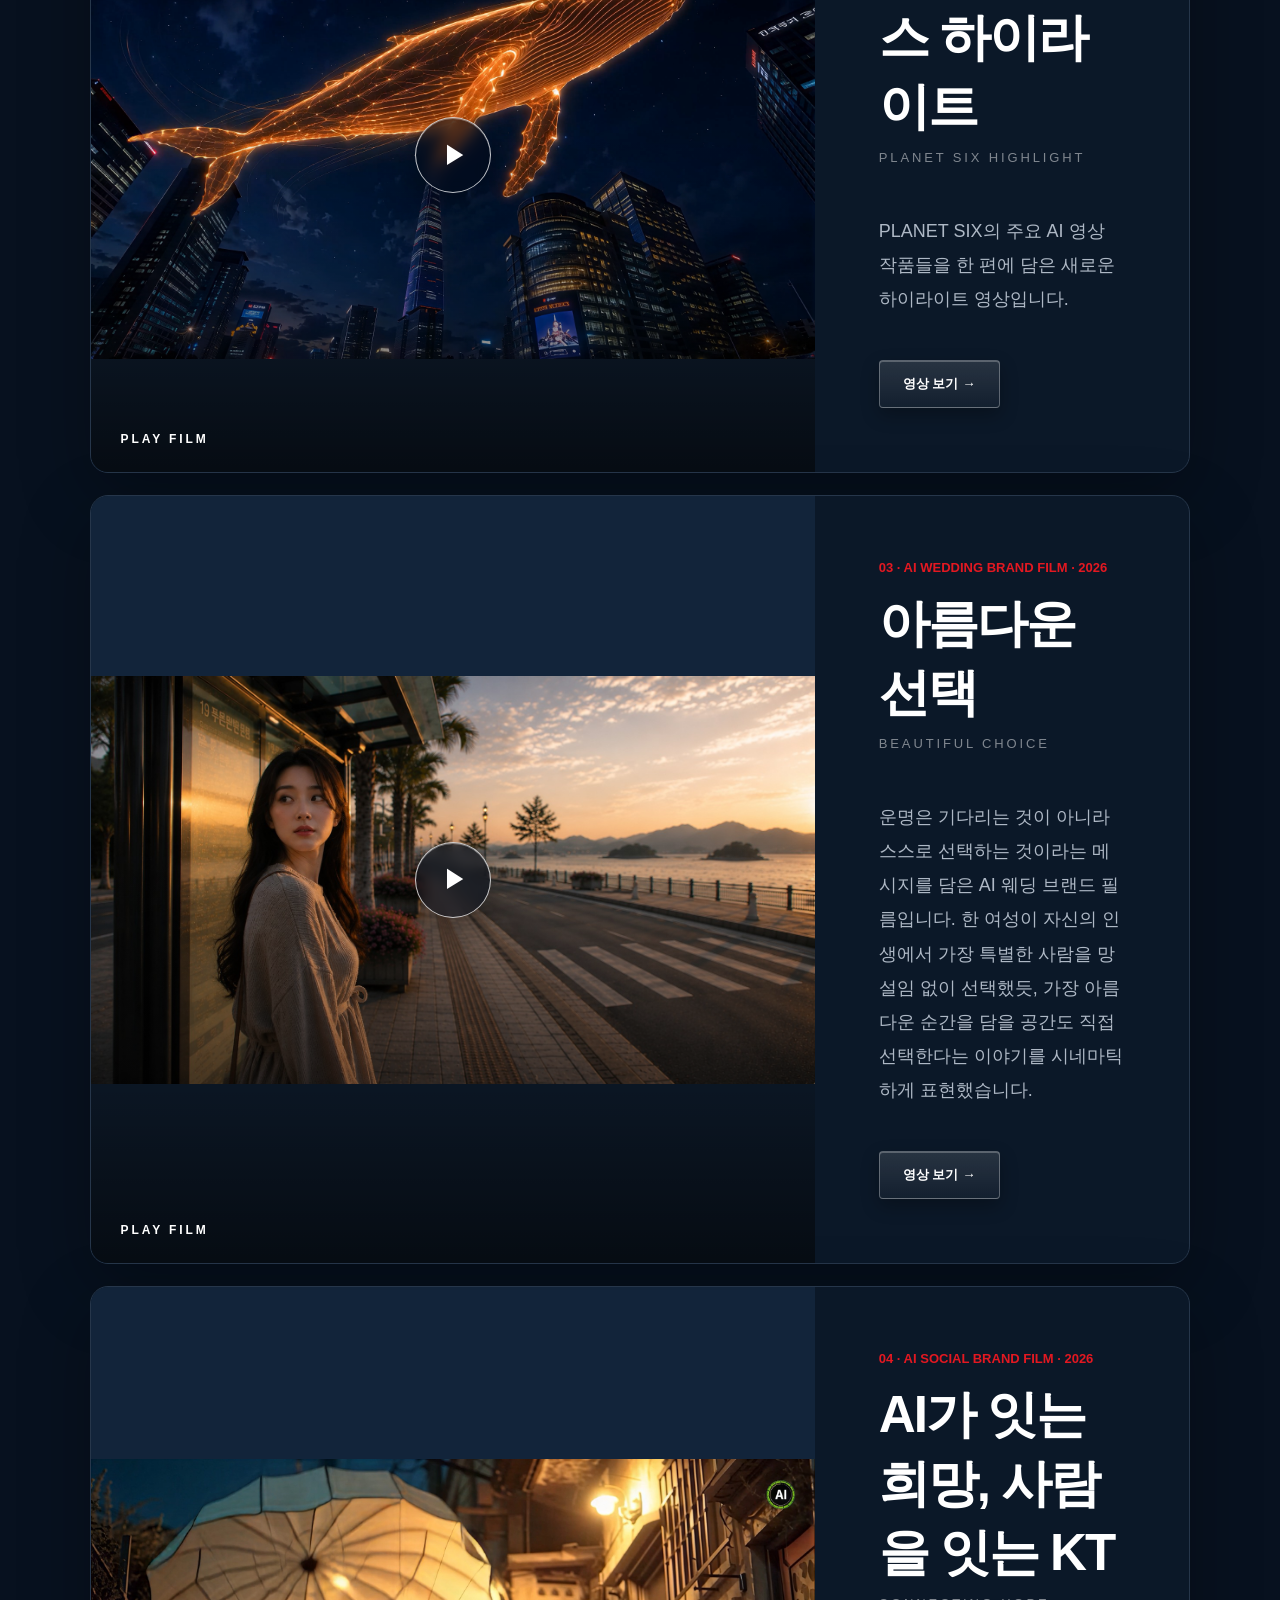
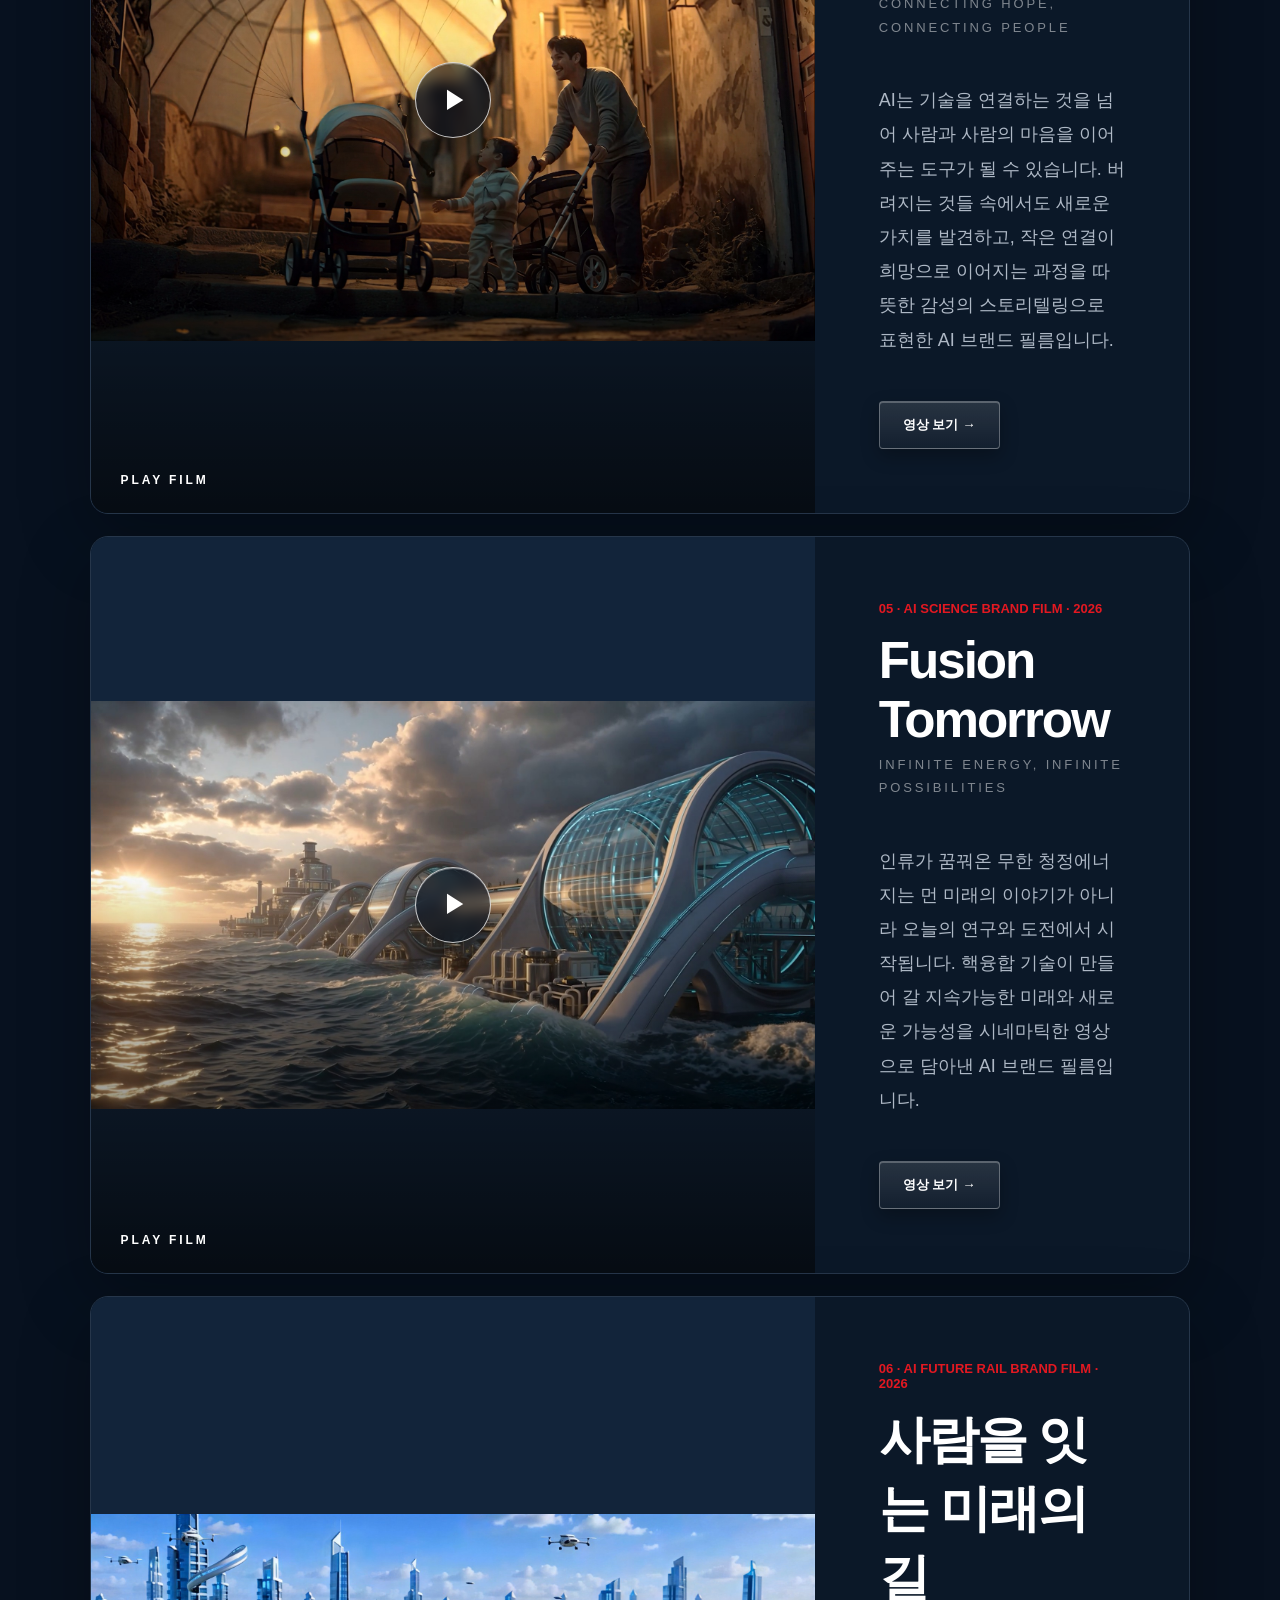
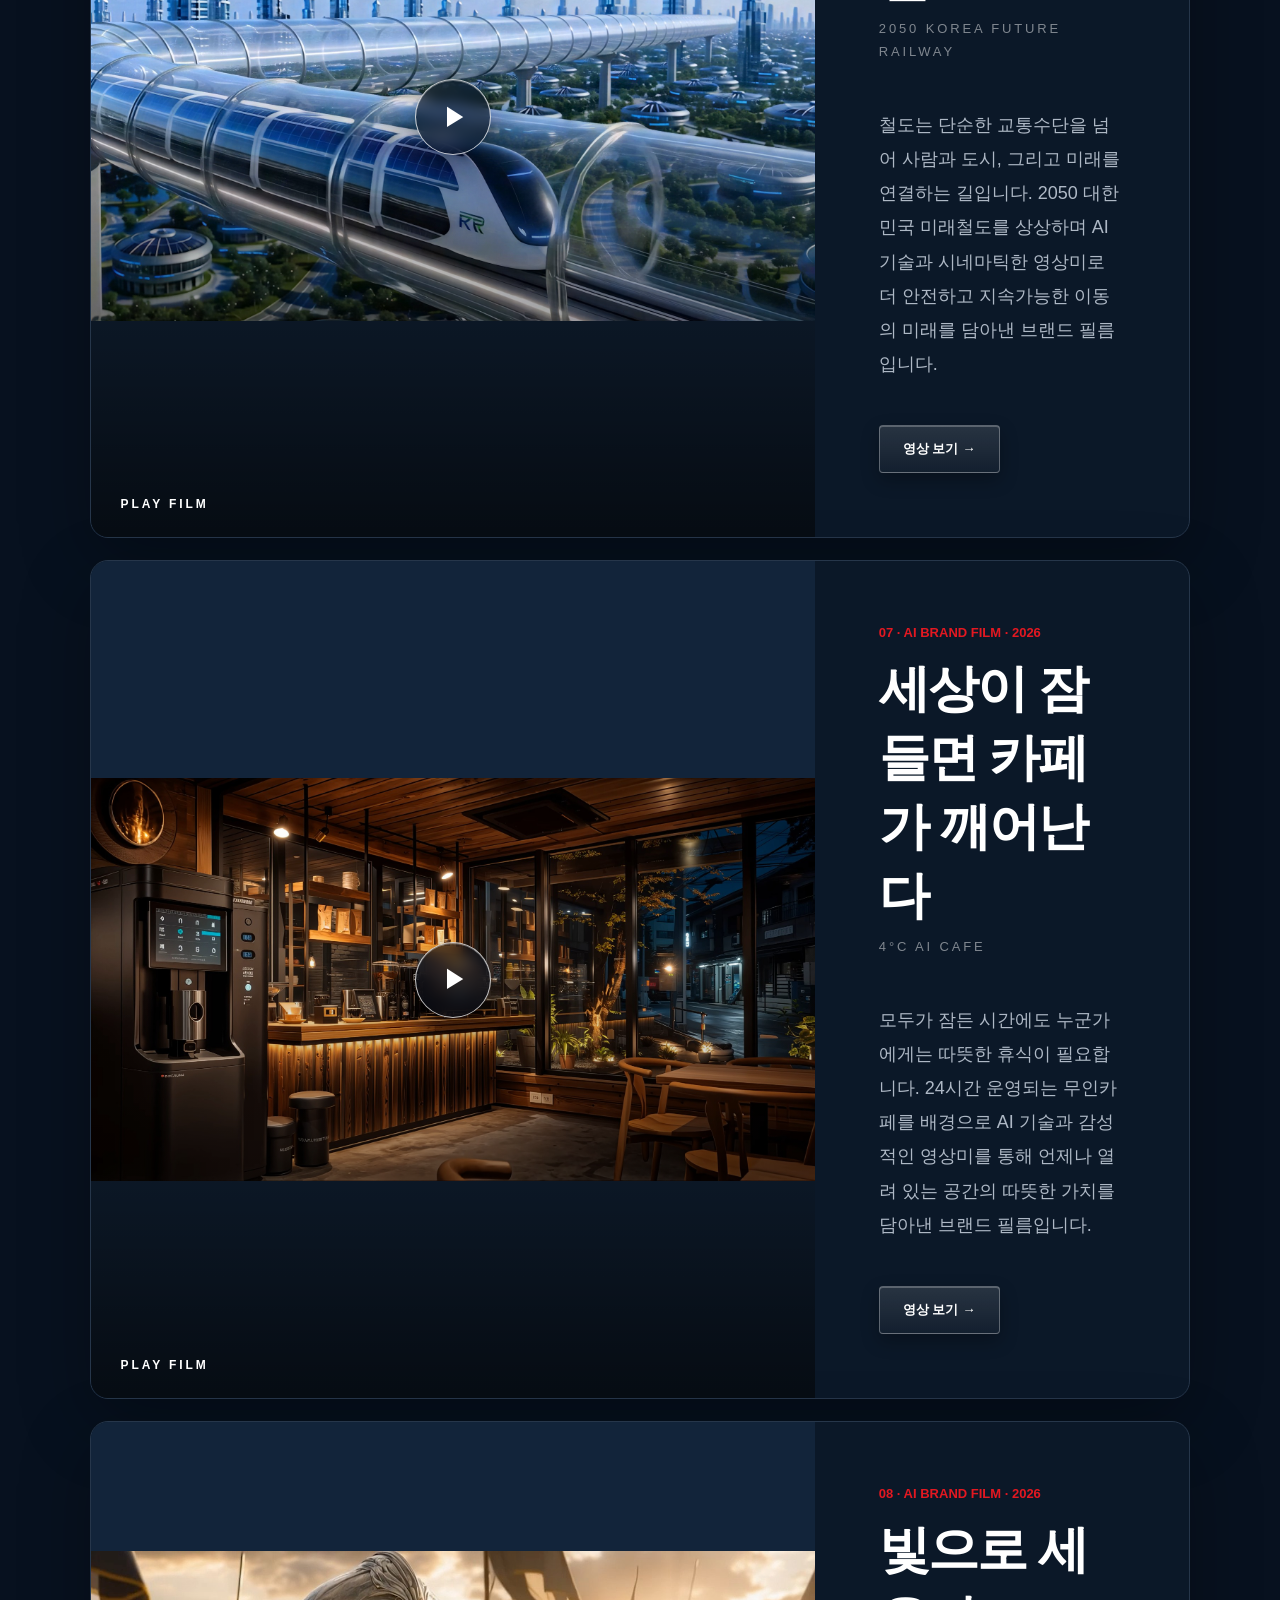
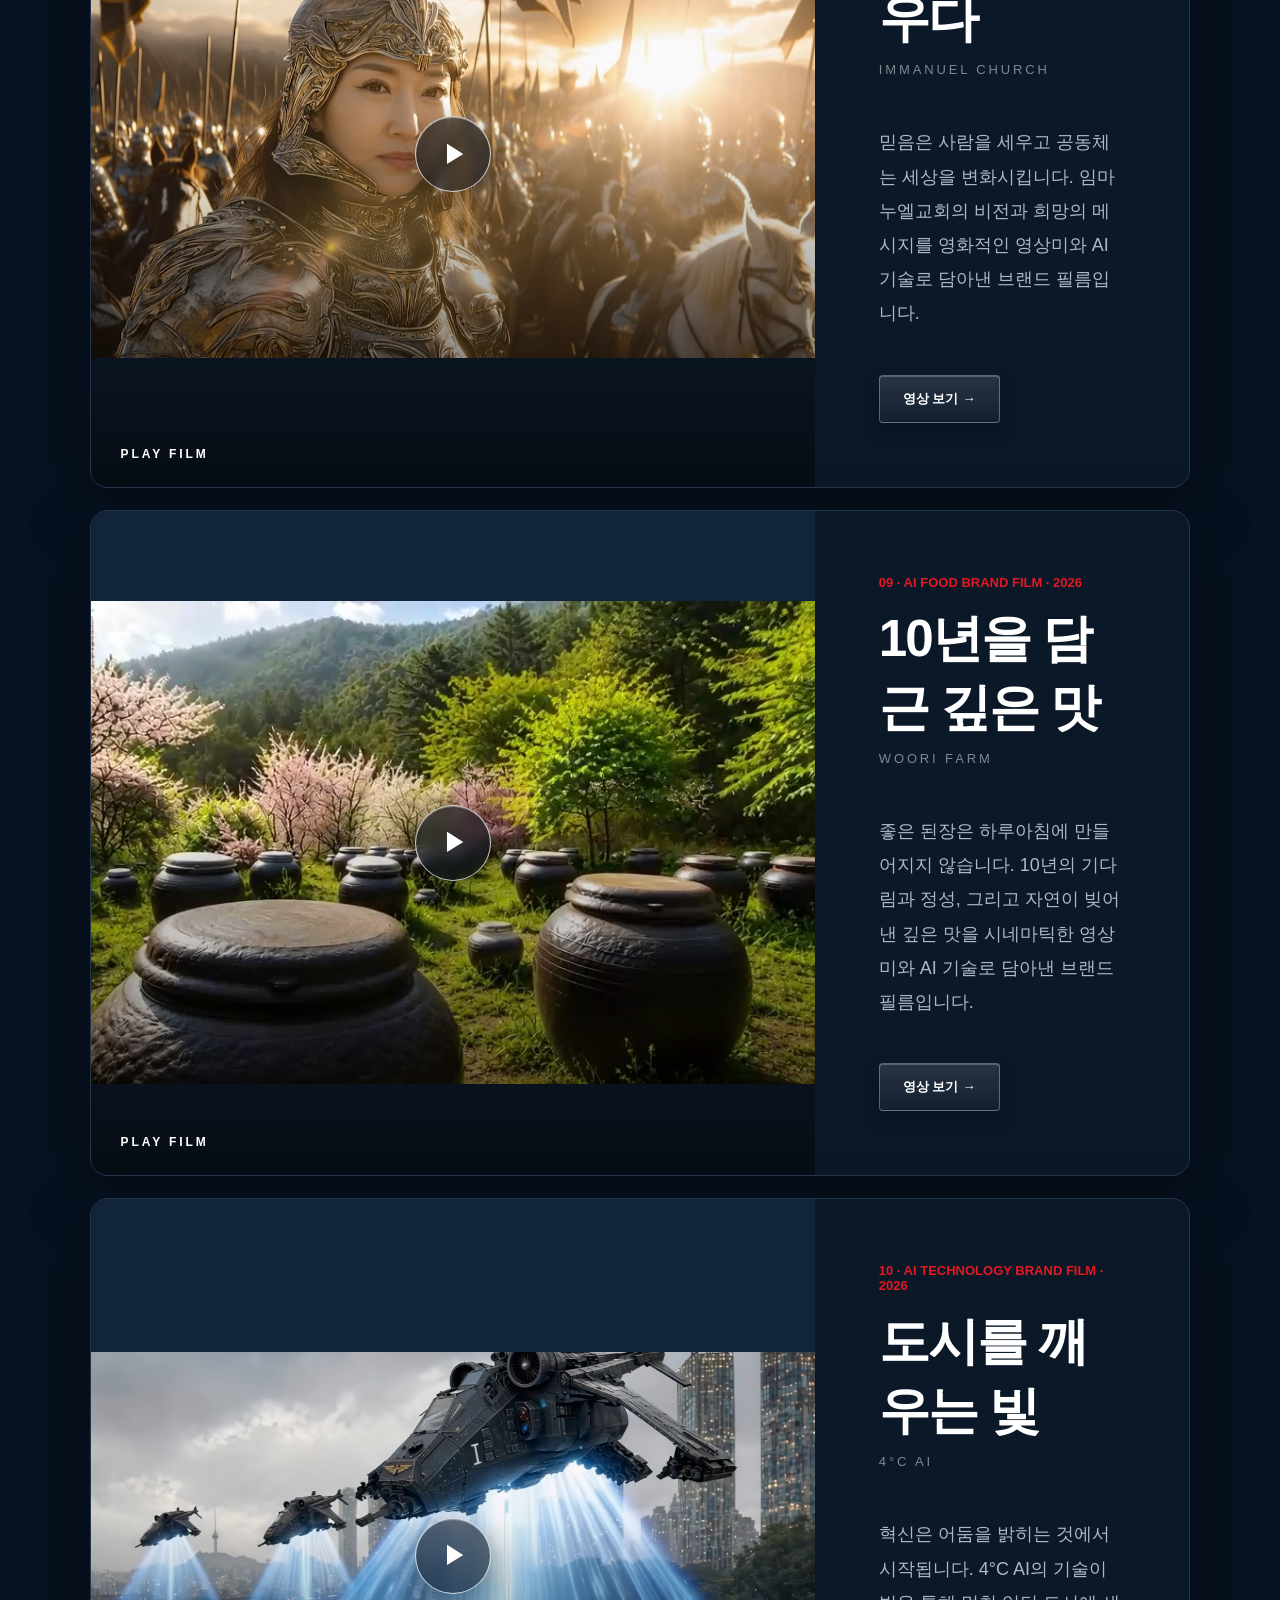
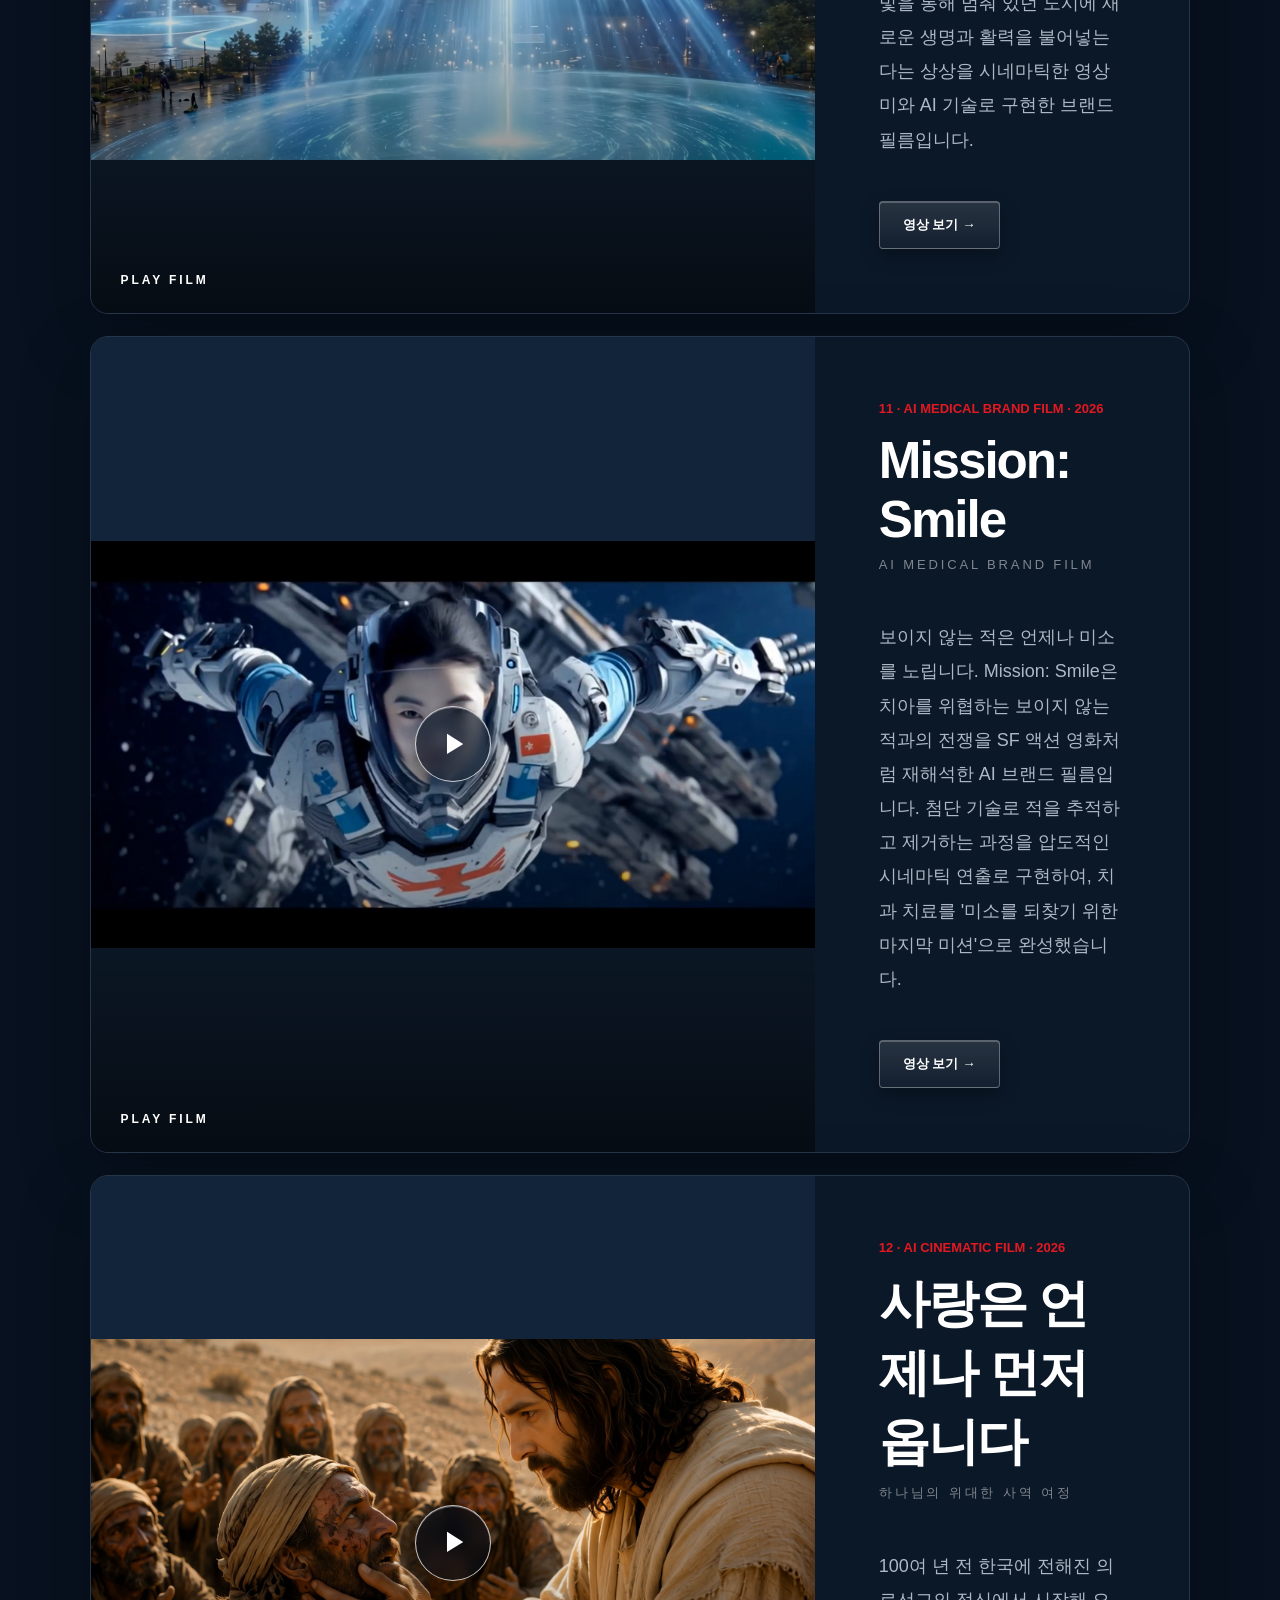
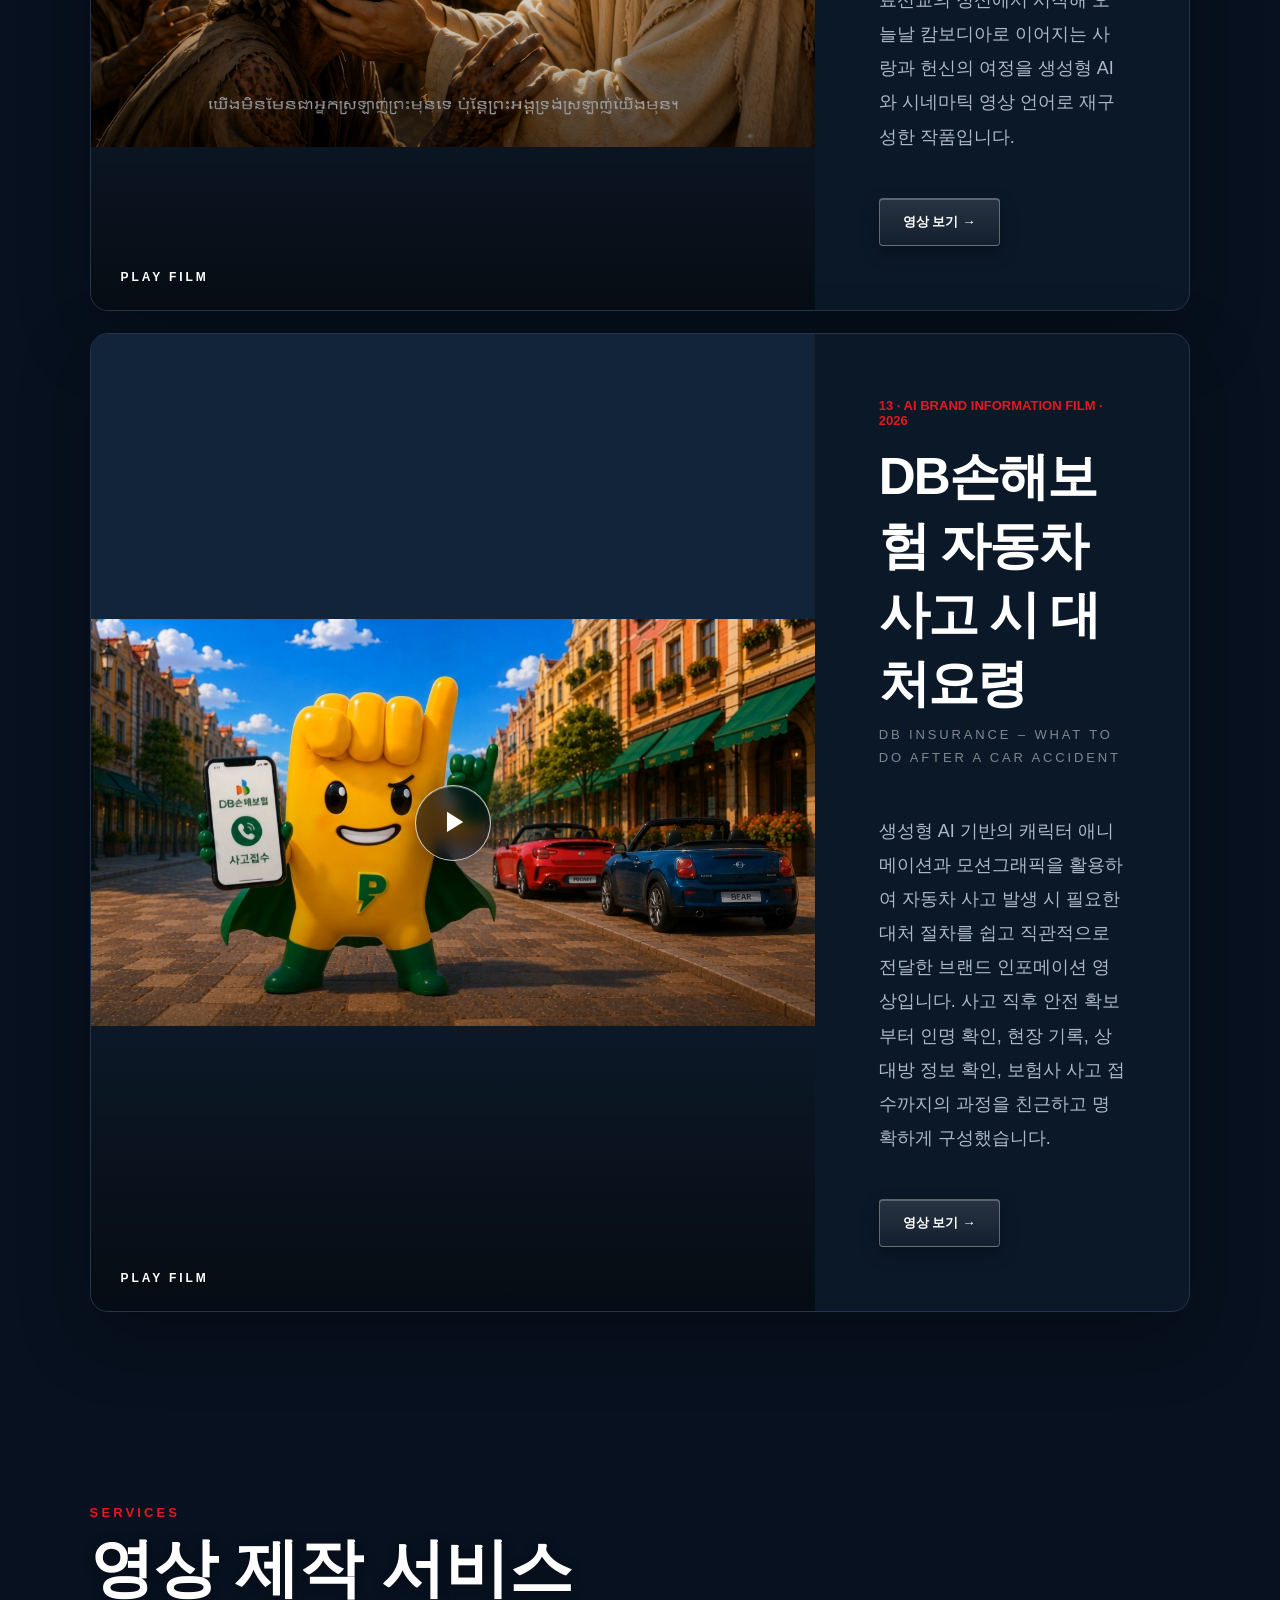
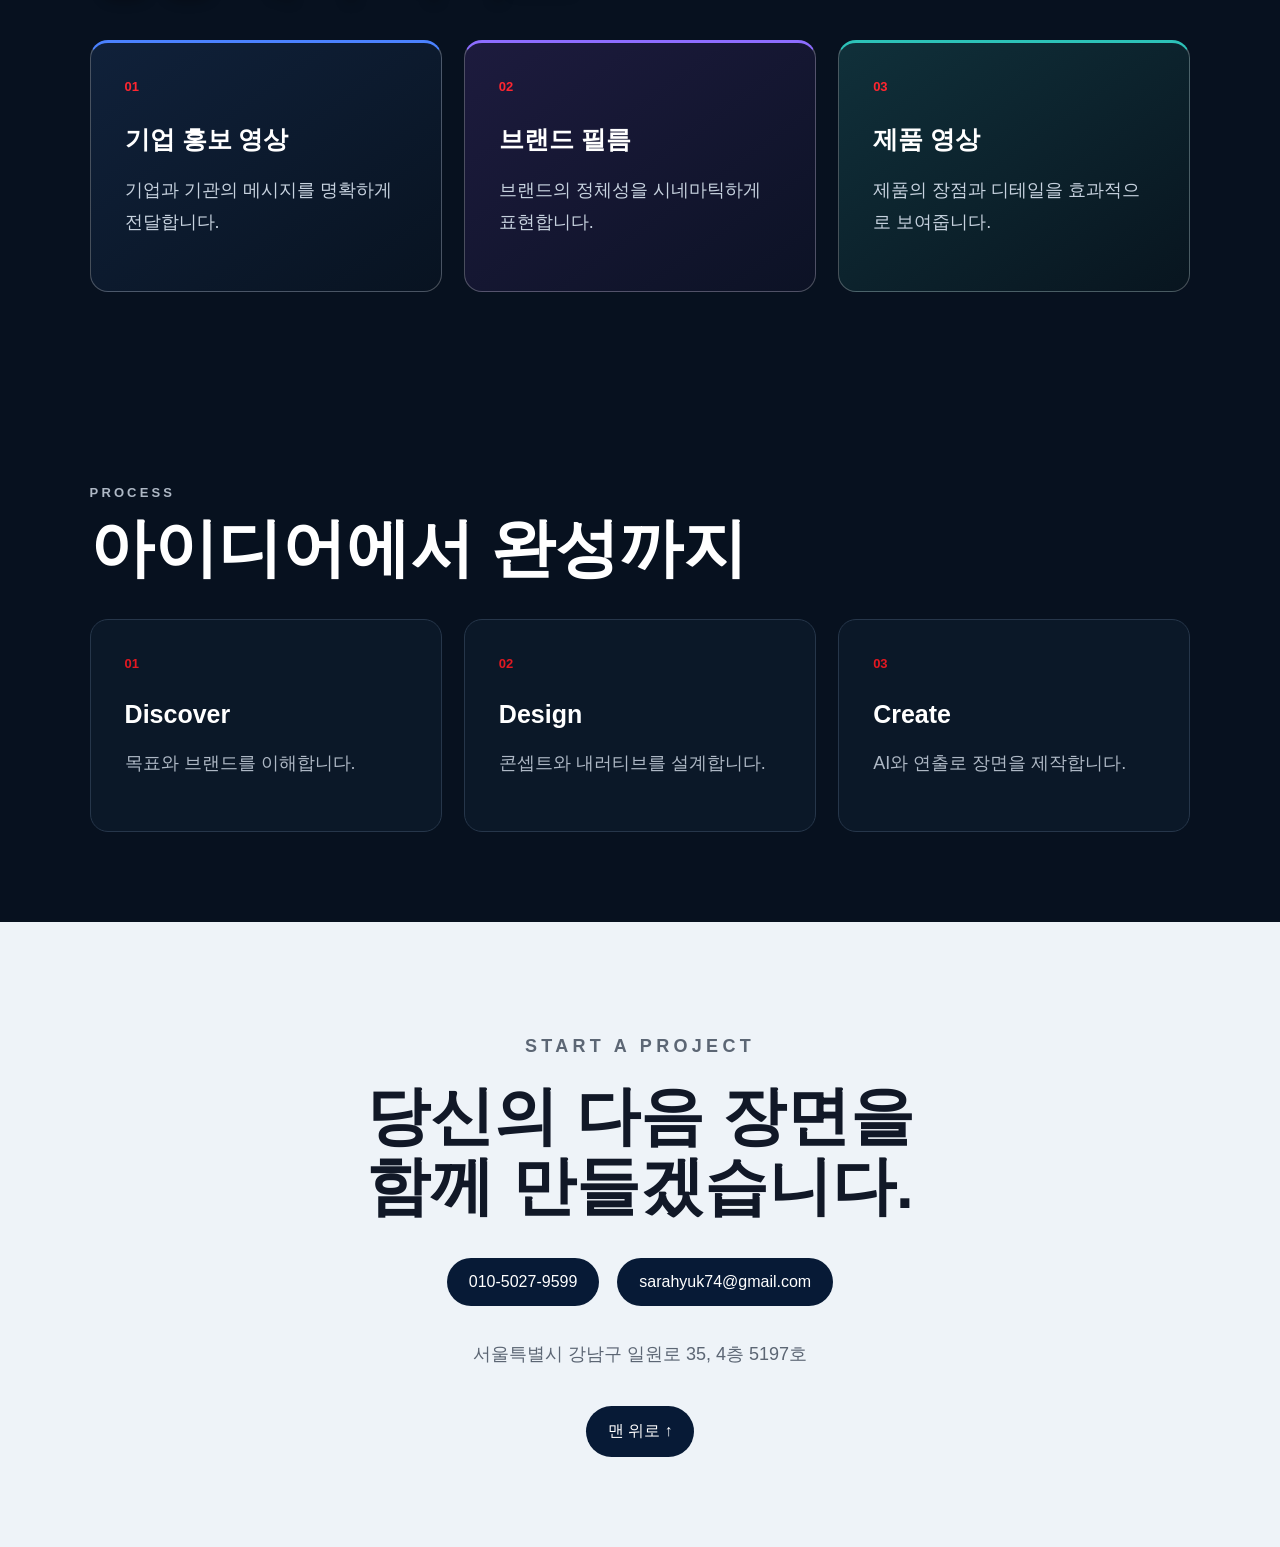
==== commit 7a4338da: "Add files via upload" ====
--- a/index.html
+++ b/index.html
@@ -104,8 +104,8 @@
   </style>
 
   <style>
-    #showreelSection {position:relative;width:100%;padding:0;margin:28px 0 0;background:#000;isolation:isolate;}
-    #showreelSection .showreel-screen {position:relative;width:100%;aspect-ratio:16/9;min-height:200px;}
+    #showreelSection {position:relative;width:100%;box-sizing:border-box;padding:84px 0 0;margin:0;background:#fff;isolation:isolate;}
+    #showreelSection .showreel-screen {position:relative;width:min(100%, 142.222vh);width:min(100%, 142.222svh);aspect-ratio:16/9;margin:0 auto;background:#000;}
     #showreelPlayer {position:absolute;inset:0;display:block;width:100%;height:100%;border:0;}
     #showreelSound {position:absolute;right:16px;bottom:16px;z-index:2;width:48px;height:48px;padding:0;border:1px solid rgba(255,255,255,.55);border-radius:50%;background:rgba(0,0,0,.5);color:#fff;font-size:23px;display:flex;align-items:center;justify-content:center;cursor:pointer;}
     #showreelSound:disabled {opacity:.5;cursor:wait;}
